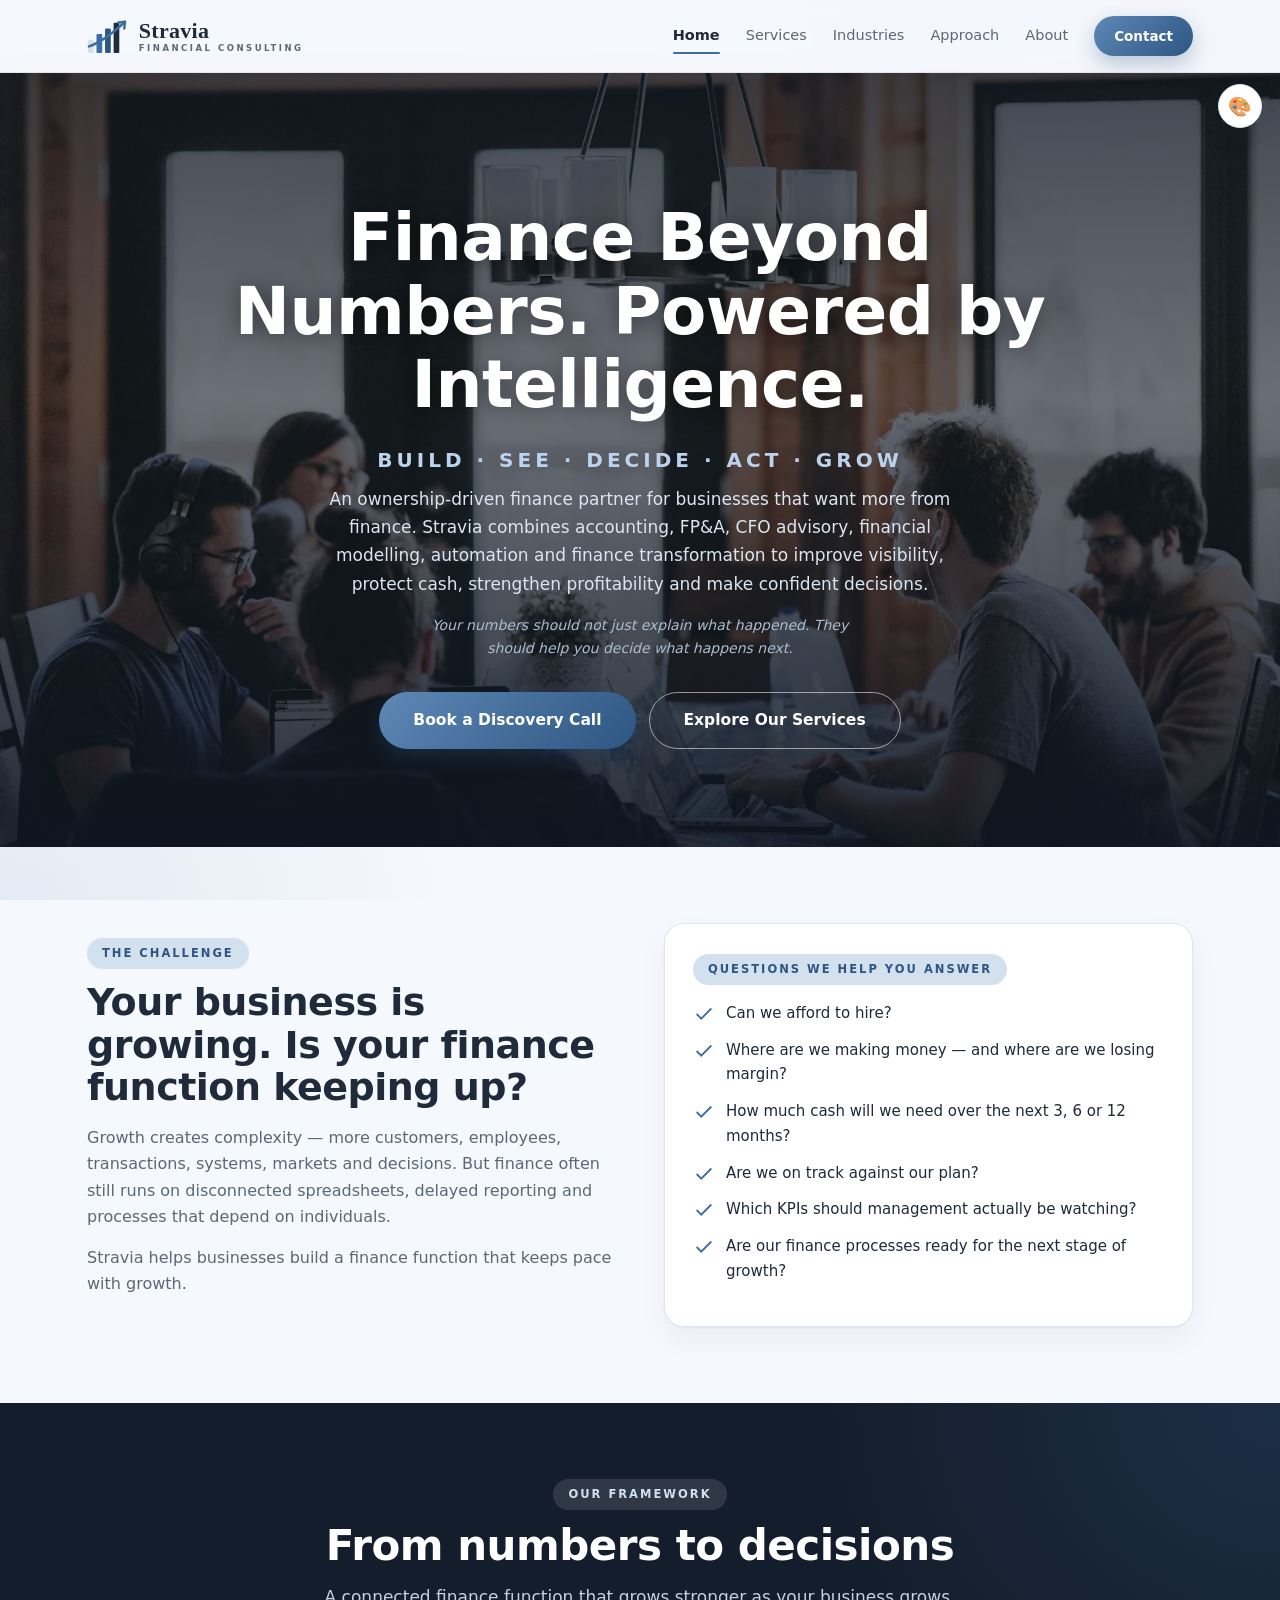
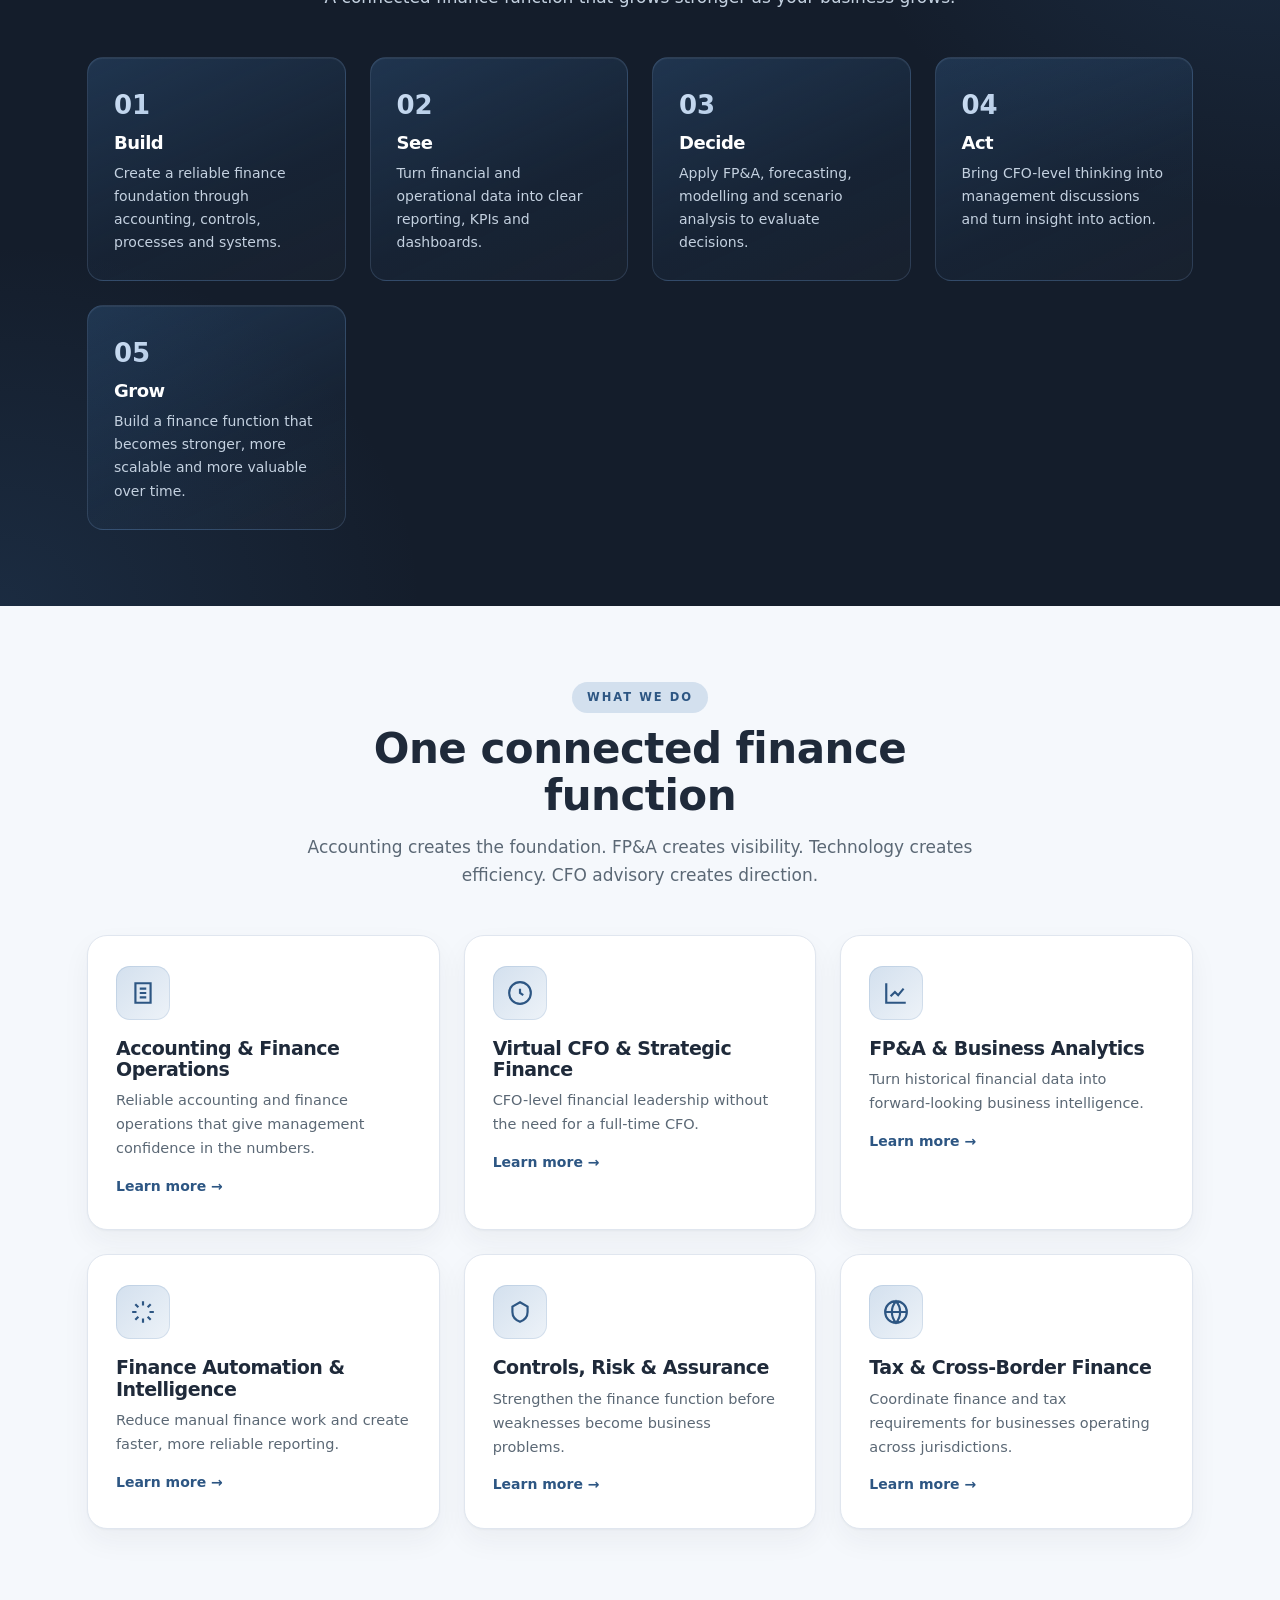
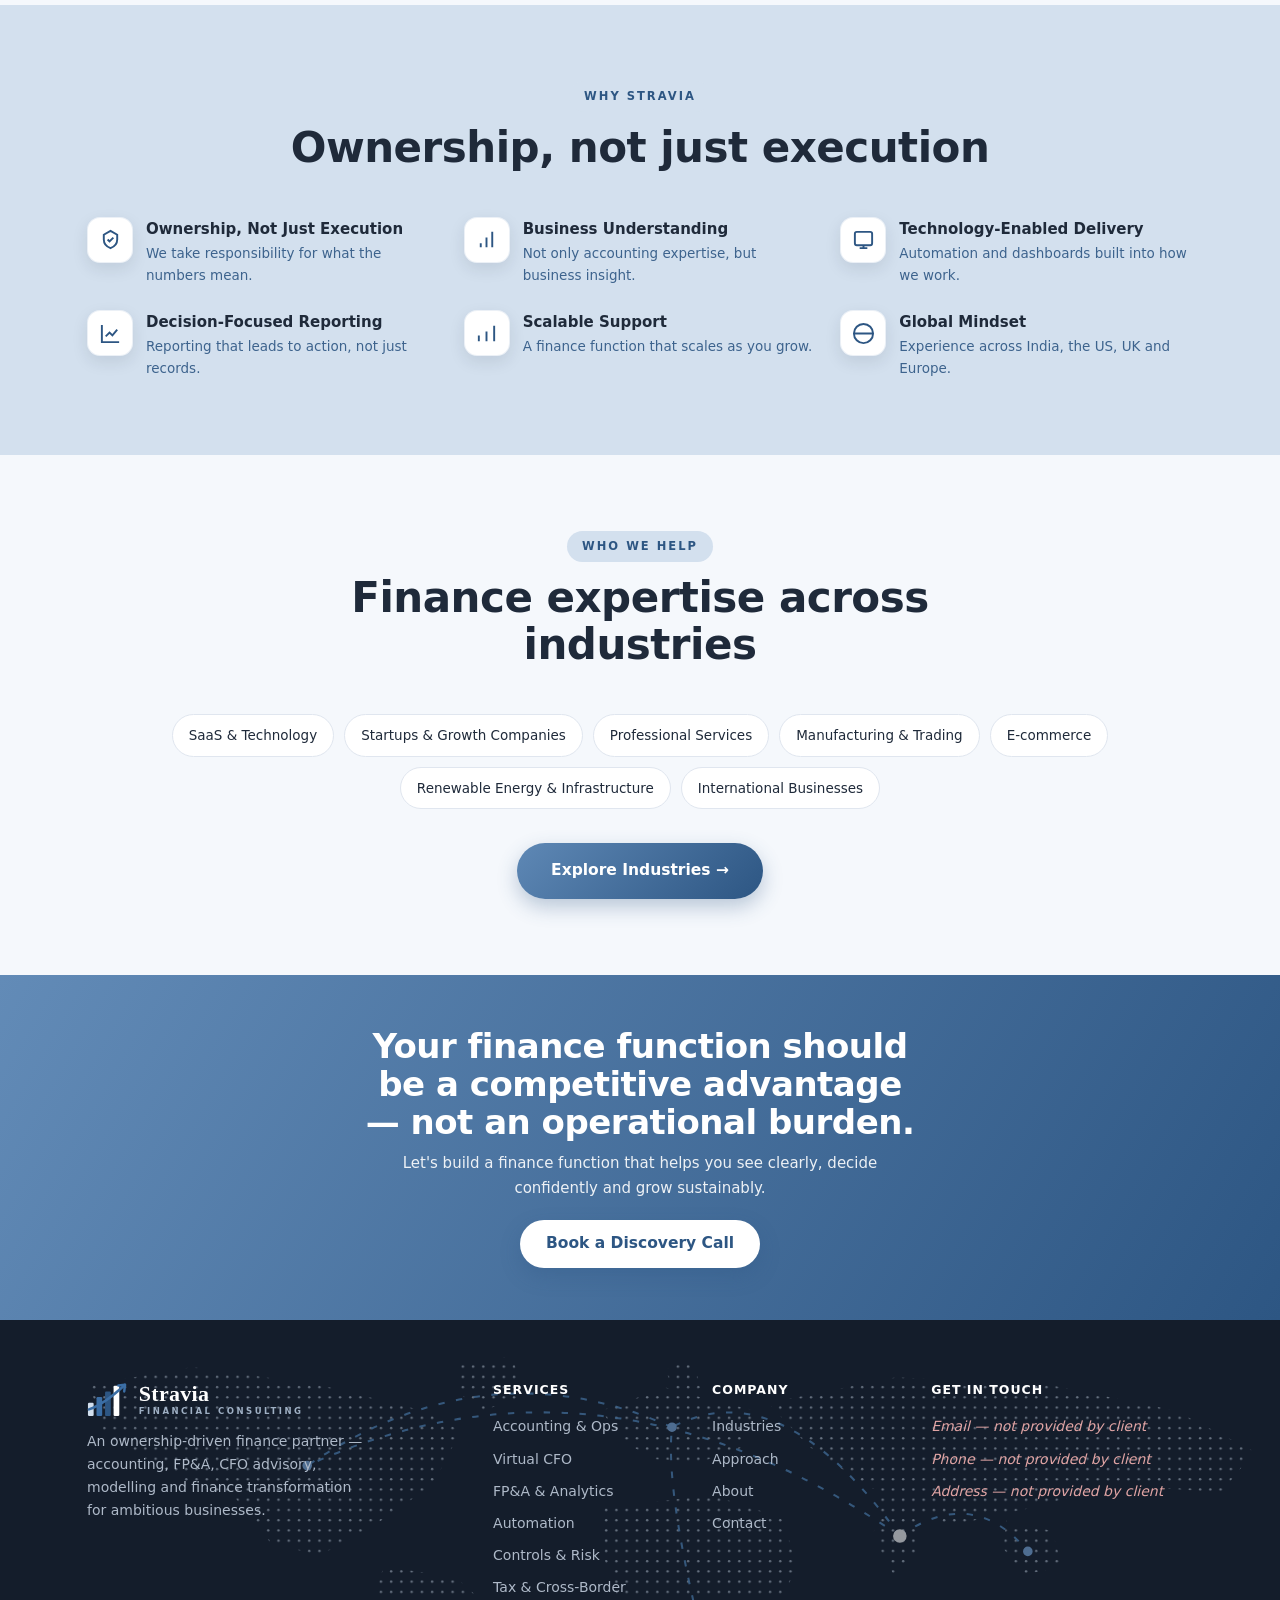
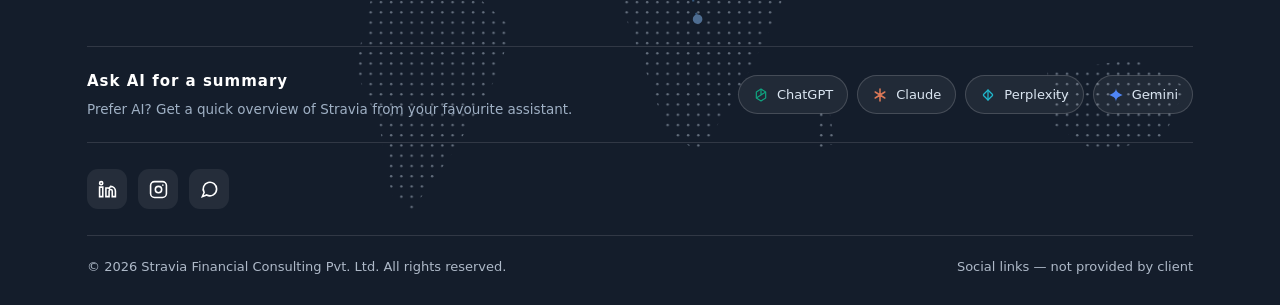
==== index.html @ cf148e98 "Stravia Financial Consulting website — real client content, colour-theme switcher, webp assets, resp" ====
<!DOCTYPE html>
<html lang="en">
<head>
<meta charset="UTF-8">
<meta name="viewport" content="width=device-width, initial-scale=1.0">
<title>Stravia Financial Consulting — Finance Beyond Numbers</title>
<meta name="description" content="Stravia is an ownership-driven finance partner combining accounting, FP&A, CFO advisory, financial modelling and automation for ambitious businesses.">
<link rel="stylesheet" href="styles.css">
</head>
<body>

<header>
  <div class="wrap nav">
    <a class="brand" href="index.html"><svg class="logo" viewBox="0 0 44 40" fill="none" aria-hidden="true"><rect x="1" y="24" width="6" height="14" rx="1.2" fill="var(--accent-soft)"/><rect x="10" y="18" width="6" height="20" rx="1.2" fill="var(--accent)"/><rect x="19" y="12" width="6" height="26" rx="1.2" fill="var(--accent-dark)"/><rect x="28" y="6" width="6" height="32" rx="1.2" fill="var(--ink)"/><path d="M2 31C14 27 26 18 40 5" stroke="var(--accent)" stroke-width="2.6" stroke-linecap="round"/><path d="M40 5l-7 .8M40 5l-.8 7" stroke="var(--accent)" stroke-width="2.6" stroke-linecap="round"/></svg><span class="word"><b>Stravia</b><span>Financial Consulting</span></span></a>
    <nav class="navlinks">
      <a href="index.html" class="active">Home</a>
      <a href="services.html">Services</a>
      <a href="industries.html">Industries</a>
      <a href="approach.html">Approach</a>
      <a href="about.html">About</a>
      <a href="contact.html" class="btn">Contact</a>
    </nav>
    <button class="hamb" onclick="toggleMenu()">&#9776;</button>
  </div>
  <div class="mobile">
    <a href="index.html">Home</a><a href="services.html">Services</a><a href="industries.html">Industries</a>
    <a href="approach.html">Approach</a><a href="about.html">About</a><a href="contact.html">Contact</a>
  </div>
</header>

<!-- HERO -->
<section class="hero">
  <video class="hero-video" autoplay muted loop playsinline preload="auto" poster="assets/meeting.webp">
    <source src="assets/hero.mp4" type="video/mp4">
  </video>
  <div class="wrap">
    <h1>Finance Beyond Numbers. Powered by Intelligence.</h1>
    <div class="eyebrow">BUILD · SEE · DECIDE · ACT · GROW</div>
    <p class="subhead">An ownership-driven finance partner for businesses that want more from finance. Stravia combines accounting, FP&amp;A, CFO advisory, financial modelling, automation and finance transformation to improve visibility, protect cash, strengthen profitability and make confident decisions.</p>
    <p class="hnote">Your numbers should not just explain what happened. They should help you decide what happens next.</p>
    <div class="hbtns">
      <a href="contact.html" class="btn btn-lg">Book a Discovery Call</a>
      <a href="services.html" class="btn btn-lg btn-outline">Explore Our Services</a>
    </div>
  </div>
</section>

<!-- GROWTH / QUESTIONS -->
<section>
  <div class="wrap split">
    <div class="reveal">
      <div class="tag">The Challenge</div>
      <h2>Your business is growing. Is your finance function keeping up?</h2>
      <p>Growth creates complexity — more customers, employees, transactions, systems, markets and decisions. But finance often still runs on disconnected spreadsheets, delayed reporting and processes that depend on individuals.</p>
      <p>Stravia helps businesses build a finance function that keeps pace with growth.</p>
    </div>
    <div class="card reveal">
      <div class="tag" style="margin-bottom:16px">Questions we help you answer</div>
      <ul class="ticks">
        <li><svg stroke-width="2" viewBox="0 0 24 24"><path d="M20 6L9 17l-5-5"/></svg> Can we afford to hire?</li>
        <li><svg stroke-width="2" viewBox="0 0 24 24"><path d="M20 6L9 17l-5-5"/></svg> Where are we making money — and where are we losing margin?</li>
        <li><svg stroke-width="2" viewBox="0 0 24 24"><path d="M20 6L9 17l-5-5"/></svg> How much cash will we need over the next 3, 6 or 12 months?</li>
        <li><svg stroke-width="2" viewBox="0 0 24 24"><path d="M20 6L9 17l-5-5"/></svg> Are we on track against our plan?</li>
        <li><svg stroke-width="2" viewBox="0 0 24 24"><path d="M20 6L9 17l-5-5"/></svg> Which KPIs should management actually be watching?</li>
        <li><svg stroke-width="2" viewBox="0 0 24 24"><path d="M20 6L9 17l-5-5"/></svg> Are our finance processes ready for the next stage of growth?</li>
      </ul>
    </div>
  </div>
</section>

<!-- FROM NUMBERS TO DECISIONS -->
<section class="dark">
  <div class="wrap">
    <div class="shead reveal"><div class="tag">Our Framework</div><h2>From numbers to decisions</h2>
      <p>A connected finance function that grows stronger as your business grows.</p></div>
    <div class="pillars">
      <div class="pillar reveal"><div class="pn">01</div><h3>Build</h3><p>Create a reliable finance foundation through accounting, controls, processes and systems.</p></div>
      <div class="pillar reveal"><div class="pn">02</div><h3>See</h3><p>Turn financial and operational data into clear reporting, KPIs and dashboards.</p></div>
      <div class="pillar reveal"><div class="pn">03</div><h3>Decide</h3><p>Apply FP&amp;A, forecasting, modelling and scenario analysis to evaluate decisions.</p></div>
      <div class="pillar reveal"><div class="pn">04</div><h3>Act</h3><p>Bring CFO-level thinking into management discussions and turn insight into action.</p></div>
      <div class="pillar reveal"><div class="pn">05</div><h3>Grow</h3><p>Build a finance function that becomes stronger, more scalable and more valuable over time.</p></div>
    </div>
  </div>
</section>

<!-- WHAT WE DO -->
<section>
  <div class="wrap">
    <div class="shead reveal"><div class="tag">What We Do</div><h2>One connected finance function</h2>
      <p>Accounting creates the foundation. FP&amp;A creates visibility. Technology creates efficiency. CFO advisory creates direction.</p></div>
    <div class="grid-3">
      <div class="card reveal"><div class="ic"><svg stroke-width="2" viewBox="0 0 24 24"><path d="M9 12h6M9 16h6M9 8h6M5 3h14v18H5z"/></svg></div><h3>Accounting &amp; Finance Operations</h3><p>Reliable accounting and finance operations that give management confidence in the numbers.</p><a class="more" href="services.html">Learn more →</a></div>
      <div class="card reveal"><div class="ic"><svg stroke-width="2" viewBox="0 0 24 24"><path d="M12 2a10 10 0 100 20 10 10 0 000-20zM12 8v4l3 2"/></svg></div><h3>Virtual CFO &amp; Strategic Finance</h3><p>CFO-level financial leadership without the need for a full-time CFO.</p><a class="more" href="services.html">Learn more →</a></div>
      <div class="card reveal"><div class="ic"><svg stroke-width="2" viewBox="0 0 24 24"><path d="M3 3v18h18M7 15l4-4 3 3 5-6"/></svg></div><h3>FP&amp;A &amp; Business Analytics</h3><p>Turn historical financial data into forward-looking business intelligence.</p><a class="more" href="services.html">Learn more →</a></div>
      <div class="card reveal"><div class="ic"><svg stroke-width="2" viewBox="0 0 24 24"><path d="M12 2v4M12 18v4M4.9 4.9l2.8 2.8M16.3 16.3l2.8 2.8M2 12h4M18 12h4M4.9 19.1l2.8-2.8M16.3 7.7l2.8-2.8"/></svg></div><h3>Finance Automation &amp; Intelligence</h3><p>Reduce manual finance work and create faster, more reliable reporting.</p><a class="more" href="services.html">Learn more →</a></div>
      <div class="card reveal"><div class="ic"><svg stroke-width="2" viewBox="0 0 24 24"><path d="M12 3l7 4v5c0 4.5-3 7.5-7 9-4-1.5-7-4.5-7-9V7l7-4z"/></svg></div><h3>Controls, Risk &amp; Assurance</h3><p>Strengthen the finance function before weaknesses become business problems.</p><a class="more" href="services.html">Learn more →</a></div>
      <div class="card reveal"><div class="ic"><svg stroke-width="2" viewBox="0 0 24 24"><path d="M12 2a10 10 0 100 20 10 10 0 000-20zM2 12h20M12 2a15 15 0 010 20 15 15 0 010-20z"/></svg></div><h3>Tax &amp; Cross-Border Finance</h3><p>Coordinate finance and tax requirements for businesses operating across jurisdictions.</p><a class="more" href="services.html">Learn more →</a></div>
    </div>
  </div>
</section>

<!-- WHY STRAVIA -->
<section class="features">
  <div class="wrap">
    <div class="shead reveal"><div class="tag">Why Stravia</div><h2>Ownership, not just execution</h2></div>
    <div class="grid-3">
      <div class="feat reveal"><div class="fi"><svg stroke-width="2" viewBox="0 0 24 24"><path d="M9 12l2 2 4-4M12 3l7 4v5c0 4.5-3 7.5-7 9-4-1.5-7-4.5-7-9V7l7-4z"/></svg></div><div><h4>Ownership, Not Just Execution</h4><p>We take responsibility for what the numbers mean.</p></div></div>
      <div class="feat reveal"><div class="fi"><svg stroke-width="2" viewBox="0 0 24 24"><path d="M12 20V10M18 20V4M6 20v-4"/></svg></div><div><h4>Business Understanding</h4><p>Not only accounting expertise, but business insight.</p></div></div>
      <div class="feat reveal"><div class="fi"><svg stroke-width="2" viewBox="0 0 24 24"><rect x="3" y="4" width="18" height="14" rx="2"/><path d="M8 21h8M12 18v3"/></svg></div><div><h4>Technology-Enabled Delivery</h4><p>Automation and dashboards built into how we work.</p></div></div>
      <div class="feat reveal"><div class="fi"><svg stroke-width="2" viewBox="0 0 24 24"><path d="M3 3v18h18M7 15l4-4 3 3 5-6"/></svg></div><div><h4>Decision-Focused Reporting</h4><p>Reporting that leads to action, not just records.</p></div></div>
      <div class="feat reveal"><div class="fi"><svg stroke-width="2" viewBox="0 0 24 24"><path d="M4 20v-6M12 20V10M20 20V4"/></svg></div><div><h4>Scalable Support</h4><p>A finance function that scales as you grow.</p></div></div>
      <div class="feat reveal"><div class="fi"><svg stroke-width="2" viewBox="0 0 24 24"><path d="M12 2a10 10 0 100 20 10 10 0 000-20zM2 12h20"/></svg></div><div><h4>Global Mindset</h4><p>Experience across India, the US, UK and Europe.</p></div></div>
    </div>
  </div>
</section>

<!-- WHO WE HELP -->
<section>
  <div class="wrap">
    <div class="shead reveal"><div class="tag">Who We Help</div><h2>Finance expertise across industries</h2></div>
    <div class="insights reveal">
      <span>SaaS &amp; Technology</span><span>Startups &amp; Growth Companies</span><span>Professional Services</span>
      <span>Manufacturing &amp; Trading</span><span>E-commerce</span><span>Renewable Energy &amp; Infrastructure</span><span>International Businesses</span>
    </div>
    <div style="text-align:center;margin-top:34px"><a href="industries.html" class="btn btn-lg">Explore Industries →</a></div>
  </div>
</section>

<!-- CTA -->
<section class="cta">
  <div class="wrap reveal">
    <h2>Your finance function should be a competitive advantage — not an operational burden.</h2>
    <p>Let's build a finance function that helps you see clearly, decide confidently and grow sustainably.</p>
    <a href="contact.html" class="btn btn-lg">Book a Discovery Call</a>
  </div>
</section>

<!-- FOOTER (shared) -->
<footer>
  <div class="footer-bg" aria-hidden="true"></div>
  <div class="wrap">
    <div class="fgrid">
      <div>
        <a class="brand" href="index.html"><svg class="logo" viewBox="0 0 44 40" fill="none" aria-hidden="true"><rect x="1" y="24" width="6" height="14" rx="1.2" fill="var(--accent-soft)"/><rect x="10" y="18" width="6" height="20" rx="1.2" fill="var(--accent)"/><rect x="19" y="12" width="6" height="26" rx="1.2" fill="var(--accent-dark)"/><rect x="28" y="6" width="6" height="32" rx="1.2" fill="#fff"/><path d="M2 31C14 27 26 18 40 5" stroke="var(--accent)" stroke-width="2.6" stroke-linecap="round"/><path d="M40 5l-7 .8M40 5l-.8 7" stroke="var(--accent)" stroke-width="2.6" stroke-linecap="round"/></svg><span class="word"><b>Stravia</b><span>Financial Consulting</span></span></a>
        <p class="fabout">An ownership-driven finance partner — accounting, FP&amp;A, CFO advisory, modelling and finance transformation for ambitious businesses.</p>
      </div>
      <div><h5>Services</h5><a href="services.html">Accounting &amp; Ops</a><a href="services.html">Virtual CFO</a><a href="services.html">FP&amp;A &amp; Analytics</a><a href="services.html">Automation</a><a href="services.html">Controls &amp; Risk</a><a href="services.html">Tax &amp; Cross-Border</a></div>
      <div><h5>Company</h5><a href="industries.html">Industries</a><a href="approach.html">Approach</a><a href="about.html">About</a><a href="contact.html">Contact</a></div>
      <div><h5>Get in touch</h5><a class="np">Email — not provided by client</a><a class="np">Phone — not provided by client</a><a class="np">Address — not provided by client</a></div>
    </div>
    <div class="ai-summary">
      <div><h5>Ask AI for a summary</h5><p>Prefer AI? Get a quick overview of Stravia from your favourite assistant.</p></div>
      <div class="ai-btns">
        <a href="https://chatgpt.com" target="_blank" rel="noopener"><svg class="ai-ic" viewBox="0 0 24 24" fill="none" stroke="#10a37f" stroke-width="1.8" stroke-linejoin="round"><path d="M12 3 L19 7.5 V16.5 L12 21 L5 16.5 V7.5 Z"/><path d="M12 3 V12 M12 12 L19 7.5 M12 12 L5 16.5"/></svg>ChatGPT</a>
        <a href="https://claude.ai" target="_blank" rel="noopener"><svg class="ai-ic" viewBox="0 0 24 24" fill="none" stroke="#d97757" stroke-width="2.3" stroke-linecap="round"><path d="M12 3v18M4.8 7.5l14.4 9M19.2 7.5l-14.4 9"/></svg>Claude</a>
        <a href="https://www.perplexity.ai" target="_blank" rel="noopener"><svg class="ai-ic" viewBox="0 0 24 24" fill="none" stroke="#20b8cd" stroke-width="1.9"><rect x="6.7" y="6.7" width="10.6" height="10.6" rx="1.5" transform="rotate(45 12 12)"/><path d="M12 3.5v17"/></svg>Perplexity</a>
        <a href="https://gemini.google.com" target="_blank" rel="noopener"><svg class="ai-ic" viewBox="0 0 24 24" fill="#4f86f7"><path d="M12 2c.5 5 2.5 7 10 10-7.5 3-9.5 5-10 10-.5-5-2.5-7-10-10 7.5-3 9.5-5 10-10z"/></svg>Gemini</a>
      </div>
    </div>
    <div class="fsocials">
      <a href="#" title="Not provided by client" aria-label="LinkedIn (not provided)"><svg viewBox="0 0 24 24" stroke-width="2"><path d="M16 8a6 6 0 016 6v7h-4v-7a2 2 0 00-4 0v7h-4v-11h4v1.5A6 6 0 0116 8zM2 9h4v12H2zM4 2a2 2 0 110 4 2 2 0 010-4z"/></svg></a>
      <a href="#" title="Not provided by client" aria-label="Instagram (not provided)"><svg viewBox="0 0 24 24" stroke-width="2"><rect x="2" y="2" width="20" height="20" rx="5"/><circle cx="12" cy="12" r="4"/><circle cx="17.5" cy="6.5" r="1" fill="#fff" stroke="none"/></svg></a>
      <a href="#" title="Not provided by client" aria-label="WhatsApp (not provided)"><svg viewBox="0 0 24 24" stroke-width="2"><path d="M21 11.5a8.5 8.5 0 01-12.6 7.4L3 21l2.2-5.3A8.5 8.5 0 1121 11.5z"/></svg></a>
    </div>
    <div class="fbot"><span>© 2026 Stravia Financial Consulting Pvt. Ltd. All rights reserved.</span><span>Social links — not provided by client</span></div>
  </div>
</footer>

<script src="script.js"></script>
</body>
</html>
---- styles.css ----
/* ============================================================
   STRAVIA FINANCIAL CONSULTING — stylesheet
   Theme is driven by CSS variables (see script.js theme switcher).
   Default theme below = "Steel Blue" (recommended).
   ============================================================ */
:root{
  --bg:#f5f8fc; --surface:#ffffff; --ink:#1f2a3a; --muted:#5b6875;
  --accent:#3b6ea5; --accent-dark:#2d5683; --accent-soft:#d3e0ee;
  --on-accent:#ffffff; --line:#e0e6ef;
  --d1:#2a3d57; --d2:#141d2b;            /* dark-section gradient stops */
  --shadow:0 18px 44px rgba(31,42,58,.10);
  --radius:20px;
}
*{box-sizing:border-box;margin:0;padding:0}
html{scroll-behavior:smooth}
html,body{overflow-x:hidden}
body{
  font-family:"Poppins","Segoe UI",system-ui,-apple-system,sans-serif;
  color:var(--ink);background:var(--bg);line-height:1.65;-webkit-font-smoothing:antialiased;
  background-image:
    radial-gradient(70% 55% at 100% 0%, color-mix(in srgb, var(--accent) 12%, transparent), transparent 58%),
    radial-gradient(60% 55% at 0% 100%, color-mix(in srgb, var(--accent) 10%, transparent), transparent 58%);
  background-attachment:fixed;background-repeat:no-repeat;
}
h1,h2,h3{line-height:1.12;font-weight:700;letter-spacing:-.5px}
a{color:inherit;text-decoration:none}
img{max-width:100%;display:block}
ul{list-style:none}
.wrap{max-width:1150px;margin:0 auto;padding:0 22px}
section{padding:76px 0}
.tag{display:inline-block;color:var(--accent-dark);background:var(--accent-soft);font-weight:700;
  letter-spacing:2px;font-size:11.5px;text-transform:uppercase;padding:6px 15px;border-radius:40px}
.dark .tag{background:rgba(255,255,255,.12);color:#cfe0f5}
.shead{text-align:center;max-width:720px;margin:0 auto 46px}
.shead h2{font-size:clamp(26px,4.4vw,42px);margin-top:12px}
.shead p{color:var(--muted);margin-top:14px;font-size:clamp(15px,2vw,17px)}
.dark .shead p{color:#c4d1e0}

/* ---------- Buttons ---------- */
.btn{display:inline-flex;align-items:center;gap:8px;background:linear-gradient(135deg,color-mix(in srgb,var(--accent) 82%,#fff),var(--accent-dark));
  color:var(--on-accent);font-weight:600;padding:12px 26px;border-radius:40px;font-size:14.5px;border:none;cursor:pointer;
  box-shadow:0 8px 20px color-mix(in srgb,var(--accent-dark) 30%,transparent);transition:transform .25s cubic-bezier(.16,1,.3,1),box-shadow .25s}
.btn:hover{transform:translateY(-3px);box-shadow:0 14px 30px color-mix(in srgb,var(--accent-dark) 42%,transparent)}
.btn-lg{padding:15px 34px;font-size:15.5px}
.btn-outline{background:transparent;color:var(--ink);border:1.5px solid var(--line);box-shadow:none}
.btn-outline:hover{background:var(--ink);color:#fff;border-color:var(--ink)}

/* ---------- Brand / logo (SVG adapts to theme) ---------- */
.brand{display:flex;align-items:center;gap:10px;font-weight:700}
.brand .logo{height:38px;width:auto;flex:none}
.brand .word{display:flex;flex-direction:column;line-height:1}
.brand .word b{font-family:Georgia,"Times New Roman",serif;font-size:22px;letter-spacing:.3px;color:var(--ink)}
.brand .word span{font-size:8.5px;letter-spacing:2.5px;text-transform:uppercase;color:var(--muted);margin-top:2px}

/* ---------- Nav ---------- */
header{position:sticky;top:0;z-index:100;background:color-mix(in srgb,var(--bg) 90%,transparent);
  backdrop-filter:blur(10px);border-bottom:1px solid var(--line)}
.nav{display:flex;align-items:center;justify-content:space-between;height:72px;gap:12px}
.navlinks{display:flex;gap:26px;align-items:center;font-size:14.5px;font-weight:500}
.navlinks a{color:var(--muted);transition:.15s;position:relative;padding:4px 0;white-space:nowrap}
.navlinks a:hover{color:var(--ink)}
.navlinks a.active{color:var(--ink);font-weight:600}
.navlinks a.active::after{content:"";position:absolute;left:0;right:0;bottom:-2px;height:2px;background:var(--accent);border-radius:2px}
.navlinks a.btn{color:var(--on-accent);padding:9px 20px;font-size:13.5px}
.hamb{display:none;background:none;border:none;font-size:26px;color:var(--ink);cursor:pointer;line-height:1}
.mobile{display:none;flex-direction:column;padding:8px 22px 20px;background:var(--surface);border-bottom:1px solid var(--line)}
.mobile a{padding:12px 4px;color:var(--ink);font-weight:500;border-bottom:1px solid var(--line)}
.mobile a:last-child{border:none}
.mobile.open{display:flex}

/* ---------- Theme switcher (top-right) ---------- */
.theme-fab{position:fixed;top:84px;right:18px;z-index:130;width:44px;height:44px;border-radius:50%;
  background:var(--surface);border:1px solid var(--line);box-shadow:0 8px 22px rgba(31,42,58,.16);
  cursor:pointer;display:flex;align-items:center;justify-content:center;font-size:19px;transition:.2s}
.theme-fab:hover{transform:scale(1.06)}
.theme-panel{position:fixed;top:136px;right:18px;z-index:130;width:230px;background:var(--surface);
  border:1px solid var(--line);border-radius:16px;box-shadow:0 20px 44px rgba(31,42,58,.2);padding:14px;
  display:none}
.theme-panel.open{display:block}
.theme-panel h4{font-size:11px;letter-spacing:1.4px;text-transform:uppercase;color:var(--muted);margin-bottom:10px}
.theme-opt{display:flex;align-items:center;gap:10px;width:100%;border:1px solid var(--line);background:var(--surface);
  border-radius:10px;padding:8px 10px;margin-bottom:8px;cursor:pointer;font-size:13px;color:var(--ink);font-family:inherit;text-align:left}
.theme-opt:last-child{margin-bottom:0}
.theme-opt:hover{border-color:color-mix(in srgb,var(--accent) 50%,var(--line))}
.theme-opt.active{border-color:var(--ink);box-shadow:0 0 0 2px color-mix(in srgb,var(--ink) 12%,transparent)}
.theme-opt .sw{display:flex;gap:3px}
.theme-opt .sw i{width:13px;height:13px;border-radius:50%;display:block}
.theme-opt .rec{margin-left:auto;font-size:9px;font-weight:700;color:var(--accent-dark);background:var(--accent-soft);padding:2px 7px;border-radius:20px;letter-spacing:.5px}

/* ---------- Hero (video background) ---------- */
.hero{position:relative;overflow:hidden;min-height:86vh;display:flex;align-items:center;text-align:center;color:#fff;
  padding:120px 0 90px;background:#141d2b url(assets/meeting.webp) center/cover no-repeat}
.hero-video{position:absolute;inset:0;width:100%;height:100%;object-fit:cover;z-index:0}
.hero::after{content:"";position:absolute;inset:0;z-index:1;pointer-events:none;
  background:linear-gradient(180deg,rgba(15,22,34,.72),rgba(15,22,34,.5) 42%,rgba(15,22,34,.86))}
.hero .wrap{position:relative;z-index:2}
.hero h1{font-size:clamp(32px,6.4vw,66px);max-width:20ch;margin:0 auto;color:#fff;text-shadow:0 2px 22px rgba(0,0,0,.45)}
.hero .eyebrow{margin:22px 0 8px;font-size:clamp(14px,2vw,20px);font-weight:700;letter-spacing:4px;color:#bcd3ee}
.hero .subhead{max-width:60ch;margin:0 auto;color:#dbe6f2;font-size:clamp(14.5px,1.8vw,17px)}
.hero .hnote{max-width:52ch;margin:16px auto 0;color:#aebccf;font-size:14px;font-style:italic}
.hero .hbtns{margin-top:32px;display:flex;gap:13px;justify-content:center;flex-wrap:wrap}
.hero .btn-outline{color:#fff;border-color:rgba(255,255,255,.55)}
.hero .btn-outline:hover{background:#fff;color:var(--ink);border-color:#fff}

/* ---------- Page banner (inner pages) ---------- */
.banner{color:#fff;text-align:center;padding:74px 0 66px;position:relative;overflow:hidden;
  background:radial-gradient(120% 130% at 50% -20%,var(--d1),var(--d2))}
.banner-canvas{position:absolute;inset:0;width:100%;height:100%;z-index:0;opacity:.9;pointer-events:none}
.banner .wrap{position:relative;z-index:1}
.banner h1{font-size:clamp(28px,5vw,48px)}
.banner p{color:#c4d1e0;margin:12px auto 0;font-size:clamp(15px,2vw,17px);max-width:60ch}
.banner .crumb{color:var(--accent-soft);font-size:12.5px;letter-spacing:2px;text-transform:uppercase;margin-bottom:14px}

/* ---------- Generic grids (auto-responsive) ---------- */
.grid-3{display:grid;grid-template-columns:repeat(auto-fit,minmax(260px,1fr));gap:24px}
.grid-2{display:grid;grid-template-columns:repeat(auto-fit,minmax(300px,1fr));gap:24px}

/* ---------- Cards ---------- */
.card{position:relative;background:var(--surface);border:1px solid var(--line);border-radius:var(--radius);padding:30px 28px;
  box-shadow:0 1px 2px rgba(31,42,58,.04),0 12px 28px rgba(31,42,58,.05);
  transition:transform .3s cubic-bezier(.16,1,.3,1),box-shadow .3s,border-color .3s}
.card:hover{transform:translateY(-7px);box-shadow:0 24px 50px rgba(31,42,58,.14);border-color:var(--accent-soft)}
.card .ic{width:54px;height:54px;border-radius:14px;background:linear-gradient(135deg,var(--accent-soft),color-mix(in srgb,var(--accent-soft) 40%,#fff));
  display:flex;align-items:center;justify-content:center;margin-bottom:18px;transition:.3s;box-shadow:inset 0 0 0 1px color-mix(in srgb,var(--accent) 14%,transparent)}
.card:hover .ic{background:linear-gradient(135deg,color-mix(in srgb,var(--accent) 82%,#fff),var(--accent-dark))}
.card .ic svg{width:26px;height:26px;stroke:var(--accent-dark);transition:.3s;fill:none}
.card:hover .ic svg{stroke:#fff}
.card h3{font-size:19px;margin-bottom:9px}
.card p{color:var(--muted);font-size:14.5px}
.card .more{display:inline-block;margin-top:14px;color:var(--accent-dark);font-weight:600;font-size:14px}

/* ---------- Feature / value chips ---------- */
.features{background:var(--accent-soft)}
.feat{display:flex;gap:13px;align-items:flex-start}
.feat .fi{flex:none;width:46px;height:46px;border-radius:13px;background:var(--surface);display:flex;align-items:center;justify-content:center;
  box-shadow:0 6px 16px rgba(31,42,58,.1),inset 0 0 0 1px color-mix(in srgb,var(--accent) 10%,transparent);transition:.3s}
.feat:hover .fi{transform:translateY(-3px)}
.feat .fi svg{width:23px;height:23px;stroke:var(--accent-dark);fill:none}
.feat h4{font-size:15px}
.feat p{font-size:13.5px;color:var(--accent-dark);opacity:.9}

/* ---------- Split (image + text) ---------- */
.split{display:grid;grid-template-columns:repeat(auto-fit,minmax(300px,1fr));gap:48px;align-items:center}
.split img{border-radius:var(--radius);box-shadow:var(--shadow);width:100%;object-fit:cover;max-height:460px}
.split h2{font-size:clamp(24px,3.6vw,38px);margin:12px 0 16px}
.split p{color:var(--muted);margin-bottom:14px}
.ticks li{display:flex;gap:11px;align-items:flex-start;margin-bottom:12px;font-size:15px}
.ticks svg{flex:none;width:22px;height:22px;stroke:var(--accent);margin-top:2px;fill:none}

/* ---------- Dark section + gradient pillar cards ---------- */
.dark{background:var(--d2);color:#fff;position:relative;overflow:hidden}
.dark::after{content:"";position:absolute;inset:0;pointer-events:none;z-index:0;
  background:radial-gradient(60% 85% at 100% 0%,color-mix(in srgb,var(--accent) 22%,transparent),transparent 60%),
             radial-gradient(55% 75% at 0% 100%,color-mix(in srgb,var(--accent) 18%,transparent),transparent 60%)}
.dark .wrap{position:relative;z-index:1}
.dark .shead h2{color:#fff}
.pillars{display:grid;grid-template-columns:repeat(auto-fit,minmax(240px,1fr));gap:24px}
.pillar{border-radius:16px;padding:26px;border:1px solid rgba(143,182,230,.18);
  background:linear-gradient(155deg,color-mix(in srgb,var(--accent) 30%,transparent),color-mix(in srgb,var(--accent) 8%,transparent) 60%,rgba(255,255,255,.02));
  box-shadow:inset 0 1px 0 rgba(255,255,255,.06);transition:.3s}
.pillar:hover{transform:translateY(-5px);border-color:rgba(143,182,230,.4)}
.pillar .pn{font-size:26px;font-weight:700;
  background:linear-gradient(135deg,#cfe0f5,color-mix(in srgb,var(--accent) 70%,#fff));-webkit-background-clip:text;background-clip:text;-webkit-text-fill-color:transparent}
.pillar h3{font-size:18px;margin:6px 0 9px}
.pillar p{color:#c4d1e0;font-size:14px}

/* ---------- Service blocks (Services page) ---------- */
.svc-block{background:var(--surface);border:1px solid var(--line);border-radius:var(--radius);padding:28px;
  box-shadow:0 10px 26px rgba(31,42,58,.05);margin-bottom:22px}
.svc-block .h{display:flex;align-items:center;gap:14px;margin-bottom:16px}
.svc-block .num{flex:none;width:44px;height:44px;border-radius:12px;display:flex;align-items:center;justify-content:center;
  font-weight:700;color:#fff;background:linear-gradient(135deg,color-mix(in srgb,var(--accent) 82%,#fff),var(--accent-dark))}
.svc-block h3{font-size:20px}
.svc-block .chips{display:flex;flex-wrap:wrap;gap:8px}
.chip{background:color-mix(in srgb,var(--accent-soft) 60%,var(--bg));border:1px solid var(--line);color:var(--ink);
  font-size:13px;padding:6px 13px;border-radius:30px}
.svc-block .outcome{margin-top:16px;font-size:14px;color:var(--accent-dark);background:var(--accent-soft);
  padding:11px 16px;border-radius:12px;display:flex;gap:8px;align-items:flex-start}
.svc-block .outcome svg{flex:none;width:18px;height:18px;stroke:var(--accent-dark);margin-top:2px;fill:none}

/* ---------- Industries ---------- */
.ind{background:var(--surface);border:1px solid var(--line);border-radius:var(--radius);padding:28px;
  box-shadow:0 10px 26px rgba(31,42,58,.05);transition:.3s}
.ind:hover{box-shadow:0 22px 46px rgba(31,42,58,.12);transform:translateY(-5px)}
.ind h3{font-size:20px;margin-bottom:6px}
.ind .lbl{font-size:11.5px;font-weight:700;letter-spacing:1px;text-transform:uppercase;color:var(--accent-dark);margin:16px 0 8px}
.ind p{color:var(--muted);font-size:14px}
.ind .list li{font-size:13.5px;color:var(--muted);padding-left:18px;position:relative;margin-bottom:5px}
.ind .list li::before{content:"";position:absolute;left:2px;top:8px;width:6px;height:6px;border-radius:50%;background:var(--accent)}
.ind .kpis{display:flex;flex-wrap:wrap;gap:6px}
.ind .kpis span{font-size:12px;background:var(--accent-soft);color:var(--accent-dark);padding:4px 10px;border-radius:20px;font-weight:600}

/* ---------- Team members ---------- */
.team{display:grid;grid-template-columns:repeat(auto-fit,minmax(280px,1fr));gap:26px}
.member{background:var(--surface);border:1px solid var(--line);border-radius:var(--radius);overflow:hidden;
  box-shadow:0 10px 26px rgba(31,42,58,.06);transition:.3s}
.member:hover{transform:translateY(-6px);box-shadow:0 22px 46px rgba(31,42,58,.13)}
.member img{width:100%;height:280px;object-fit:cover;object-position:top}
.member .ph{width:100%;height:280px;display:flex;align-items:center;justify-content:center;
  background:linear-gradient(135deg,var(--d1),var(--d2));color:#9fb2c9;font-size:14px;text-align:center;padding:20px}
.member .info{padding:24px}
.member h3{font-size:20px;margin-bottom:3px}
.member .role{color:var(--accent-dark);font-weight:600;font-size:13px;display:block;margin-bottom:14px}
.member p{font-size:14px;color:var(--muted);margin-bottom:12px}
.member .focus{display:flex;flex-wrap:wrap;gap:6px}
.member .focus span{font-size:12px;background:color-mix(in srgb,var(--accent-soft) 60%,var(--bg));color:var(--accent-dark);padding:4px 10px;border-radius:20px}

/* ---------- Values ---------- */
.values{display:grid;grid-template-columns:repeat(auto-fit,minmax(220px,1fr));gap:20px}
.val{background:var(--surface);border:1px solid var(--line);border-radius:16px;padding:22px}
.val h4{font-size:15px;color:var(--accent-dark);letter-spacing:1px;margin-bottom:6px}
.val p{font-size:13.5px;color:var(--muted)}

/* ---------- Insights ---------- */
.insights{display:flex;flex-wrap:wrap;gap:10px;justify-content:center}
.insights span{background:var(--surface);border:1px solid var(--line);color:var(--ink);font-size:13.5px;
  padding:9px 16px;border-radius:30px;transition:.2s}
.insights span:hover{border-color:var(--accent);color:var(--accent-dark)}

/* ---------- CTA ---------- */
.cta{background:linear-gradient(120deg,color-mix(in srgb,var(--accent) 80%,#fff),var(--accent-dark));color:#fff;text-align:center;padding:52px 0}
.cta h2{font-size:clamp(22px,3.4vw,34px);max-width:24ch;margin:0 auto 10px}
.cta p{max-width:52ch;margin:0 auto 20px;color:rgba(255,255,255,.9);font-size:15px}
.cta .btn{background:#fff;color:var(--accent-dark);padding:11px 26px}
.cta .btn:hover{background:var(--ink);color:#fff}

/* ---------- Contact ---------- */
.contact-wrap{position:relative;overflow:hidden;background:var(--d2)}
.worldmap{position:absolute;inset:0;width:100%;height:100%;opacity:.5;pointer-events:none;
  background:url(map.svg) repeat-x center/1100px 100%;animation:mapmove 44s linear infinite}
@keyframes mapmove{from{background-position-x:0}to{background-position-x:1100px}}
.contact-grid{position:relative;display:grid;grid-template-columns:repeat(auto-fit,minmax(300px,1fr));gap:40px;align-items:start;padding:70px 0}
.contact-info{color:#fff}
.contact-info .tag{background:rgba(255,255,255,.12);color:#cfe0f5}
.contact-info h2{font-size:clamp(24px,3.6vw,38px);margin:12px 0 14px}
.contact-info p{color:#c4d1e0;margin-bottom:24px}
.cinfo{display:flex;gap:13px;align-items:center;margin-bottom:16px;color:#e8eef6}
.cinfo .ci{flex:none;width:44px;height:44px;border-radius:12px;background:rgba(255,255,255,.08);display:flex;align-items:center;justify-content:center}
.cinfo .ci svg{width:21px;height:21px;stroke:var(--accent-soft);fill:none}
.cinfo b{display:block;font-size:14.5px}
.cinfo span{font-size:13px;color:#a9b8ca}
.np{color:#e0a4a4 !important;font-style:italic}
.socials{display:flex;gap:11px;margin-top:6px}
.socials a{width:40px;height:40px;border-radius:10px;background:rgba(255,255,255,.08);display:flex;align-items:center;justify-content:center;transition:.2s}
.socials a:hover{background:var(--accent)}
.socials a svg{width:19px;height:19px;stroke:#fff;fill:none}
.form-card{background:#fff;border-radius:var(--radius);padding:28px;box-shadow:0 24px 60px rgba(0,0,0,.28)}
.form-card h3{font-size:20px;margin-bottom:5px}
.form-card .sub{color:var(--muted);font-size:13.5px;margin-bottom:18px}
.field{margin-bottom:14px}
.field label{display:block;font-size:12.5px;font-weight:600;margin-bottom:5px;color:var(--ink)}
.field input,.field select,.field textarea{width:100%;border:1.5px solid var(--line);border-radius:11px;height:44px;
  padding:0 13px;font-size:14px;font-family:inherit;color:var(--ink);background:#fbfcfe;transition:.15s}
.field textarea{height:auto;min-height:92px;padding:10px 13px;resize:vertical}
.field input:focus,.field select:focus,.field textarea:focus{outline:none;border-color:var(--accent);background:#fff;
  box-shadow:0 0 0 3px color-mix(in srgb,var(--accent) 16%,transparent)}
.field input.invalid,.field select.invalid,.phone.invalid input{border-color:#e0a4a4;background:#fdf6f6}
.field input.valid,.field select.valid{border-color:#9fce9f}
.two{display:grid;grid-template-columns:1fr 1fr;gap:12px}
.phone{display:flex;gap:8px}
.phone .code-in{width:78px;flex:none;text-align:center;font-weight:600}
.field .err{display:block;color:#c0392b;font-size:12px;margin-top:5px}
.field .counter{display:block;text-align:right;color:var(--muted);font-size:12px;margin-top:5px}
.captcha{display:flex;align-items:center;gap:10px}
.captcha .code{height:44px;padding:0 16px;display:flex;align-items:center;justify-content:center;font-family:"Courier New",monospace;
  font-size:18px;letter-spacing:6px;font-weight:700;font-style:italic;color:var(--accent-dark);border:1px solid var(--line);border-radius:11px;
  background:repeating-linear-gradient(45deg,#eef3fa,#eef3fa 5px,#dfe9f4 5px,#dfe9f4 10px);user-select:none;text-decoration:line-through;text-decoration-color:rgba(59,110,165,.4)}
.captcha .code.flash{animation:capflash .4s}
@keyframes capflash{0%,100%{transform:translateX(0)}25%{transform:translateX(-6px)}75%{transform:translateX(6px)}}
.captcha .cap-refresh{flex:none;width:44px;height:44px;border:1px solid var(--line);background:#f4f7fb;border-radius:11px;color:var(--accent-dark);font-size:19px;cursor:pointer;transition:.2s}
.captcha .cap-refresh:hover{background:var(--accent-soft);transform:rotate(90deg)}
.captcha input{flex:1}
.consent{display:flex;gap:10px;align-items:flex-start;margin:6px 0 14px;font-size:12px;color:var(--muted);line-height:1.5}
.consent input{margin-top:2px;flex:none;width:16px;height:16px;accent-color:var(--accent)}
.consent a{color:var(--accent-dark);font-weight:600;text-decoration:underline}
.form-card .btn{width:100%;justify-content:center;margin-top:2px}
.btn[disabled]{opacity:.45;cursor:not-allowed;box-shadow:none}
.btn[disabled]:hover{transform:none;box-shadow:none}
.mapbox{border-radius:var(--radius);overflow:hidden;border:1px solid var(--line);box-shadow:var(--shadow)}
.mapbox iframe{display:block;width:100%;height:340px;border:0;filter:grayscale(.15)}

/* ---------- Footer ---------- */
footer{background:var(--d2);color:#aeb9c8;padding:60px 0 28px;font-size:14px;position:relative;overflow:hidden}
.footer-bg{position:absolute;inset:0;z-index:0;pointer-events:none;opacity:.55}
.footer-bg svg{position:absolute;inset:0;width:100%;height:100%}
footer .wrap{position:relative;z-index:1}
.fgrid{display:grid;grid-template-columns:2fr 1fr 1fr 1.4fr;gap:32px;margin-bottom:38px}
footer h5{color:#fff;font-size:12.5px;letter-spacing:1px;text-transform:uppercase;margin-bottom:15px}
footer .brand .word b{color:#fff}
footer .brand .word span{color:#9fb0c4}
footer .fabout{max-width:32ch;margin-top:12px}
footer a{display:block;margin-bottom:9px;color:#aeb9c8;transition:.15s}
footer a:hover{color:#fff}
.ai-summary{display:flex;align-items:center;justify-content:space-between;gap:22px;flex-wrap:wrap;padding:22px 0;margin:2px 0 26px;
  border-top:1px solid rgba(255,255,255,.12);border-bottom:1px solid rgba(255,255,255,.12)}
.ai-summary h5{margin-bottom:4px;text-transform:none;font-size:15px}
.ai-summary p{color:#9fb0c4;font-size:13.5px}
.ai-btns{display:flex;gap:9px;flex-wrap:wrap}
.ai-btns a{display:inline-flex;align-items:center;gap:8px;background:rgba(255,255,255,.06);border:1px solid rgba(255,255,255,.16);
  color:#dbe6f2;font-size:13px;font-weight:500;padding:8px 14px;border-radius:40px;margin:0;transition:.2s}
.ai-btns a:hover{background:var(--accent);border-color:var(--accent);color:#fff;transform:translateY(-2px)}
.ai-btns a .ai-ic{width:16px;height:16px;flex:none}
.fsocials{display:flex;gap:11px;margin-bottom:26px}
.fsocials a{width:40px;height:40px;border-radius:11px;background:rgba(255,255,255,.07);display:flex;align-items:center;justify-content:center;margin:0;transition:.2s}
.fsocials a:hover{background:var(--accent);transform:translateY(-2px)}
.fsocials a svg{width:19px;height:19px;stroke:#fff;fill:none}
.fbot{border-top:1px solid rgba(255,255,255,.12);padding-top:20px;display:flex;justify-content:space-between;flex-wrap:wrap;gap:10px;font-size:13px}

/* ---------- Reveal animations ---------- */
.reveal{opacity:0;transform:translateY(40px);transition:opacity .8s cubic-bezier(.16,1,.3,1),transform .8s cubic-bezier(.16,1,.3,1)}
.js .reveal.in,.reveal.in{opacity:1;transform:none}
.arc{stroke-dasharray:5 9;animation:dash 2.4s linear infinite}
@keyframes dash{to{stroke-dashoffset:-140}}
.ping{transform-origin:center;animation:ping 2.6s ease-out infinite}
@keyframes ping{0%{r:3;opacity:.9}70%{r:15;opacity:0}100%{opacity:0}}

/* ---------- Responsive ---------- */
@media(max-width:860px){
  .navlinks{display:none}
  .hamb{display:block}
  .theme-fab{top:76px;right:12px;width:40px;height:40px}
  .theme-panel{top:124px;right:12px}
  .fgrid{grid-template-columns:1fr 1fr}
  .fbot{justify-content:center;text-align:center}
}
@media(max-width:560px){
  section{padding:52px 0}
  .hero{min-height:82vh;padding:100px 0 70px}
  .two{grid-template-columns:1fr}
  .fgrid{grid-template-columns:1fr}
  .ai-summary{flex-direction:column;align-items:flex-start}
  .hero .hbtns{flex-direction:column;align-items:stretch}
  .hero .btn{justify-content:center}
  .brand .word span{display:none}
}
@media(prefers-reduced-motion:reduce){
  .reveal{opacity:1!important;transform:none!important}
  .worldmap,.arc,.ping{animation:none!important}
}
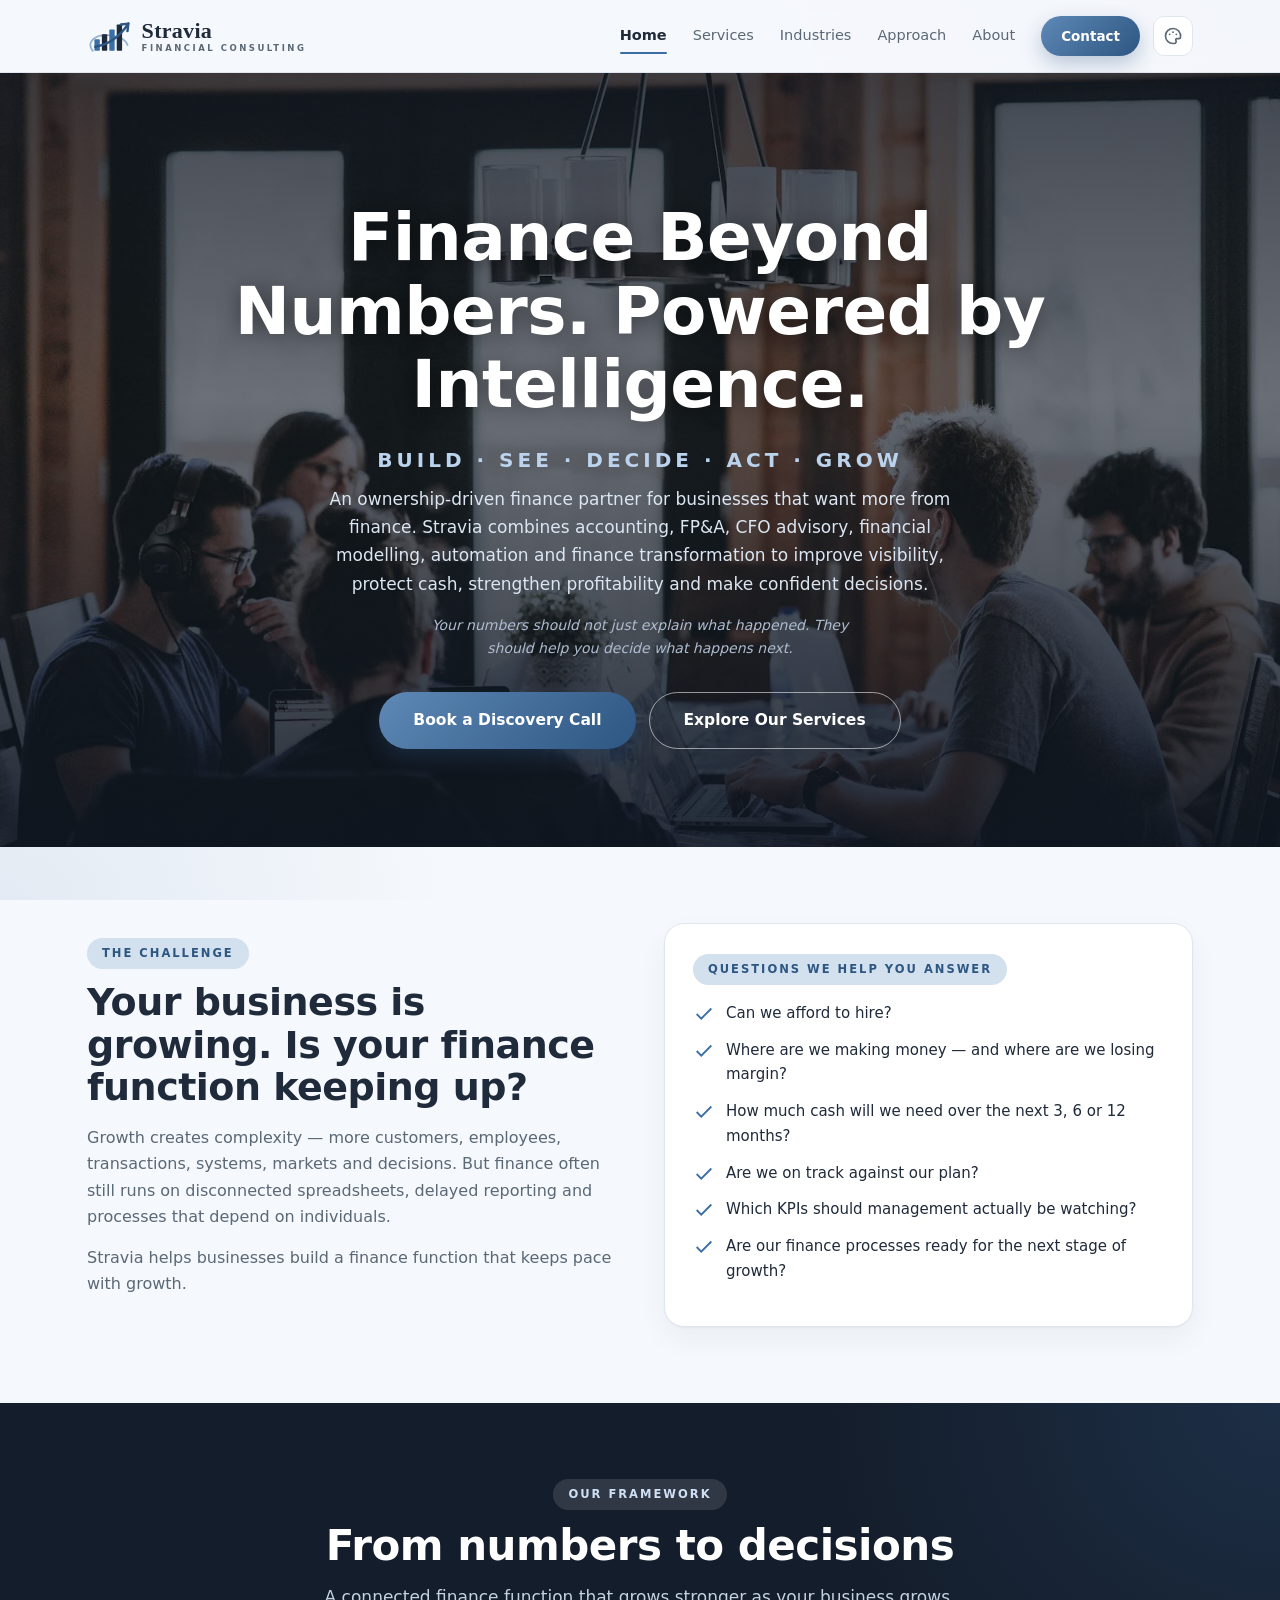
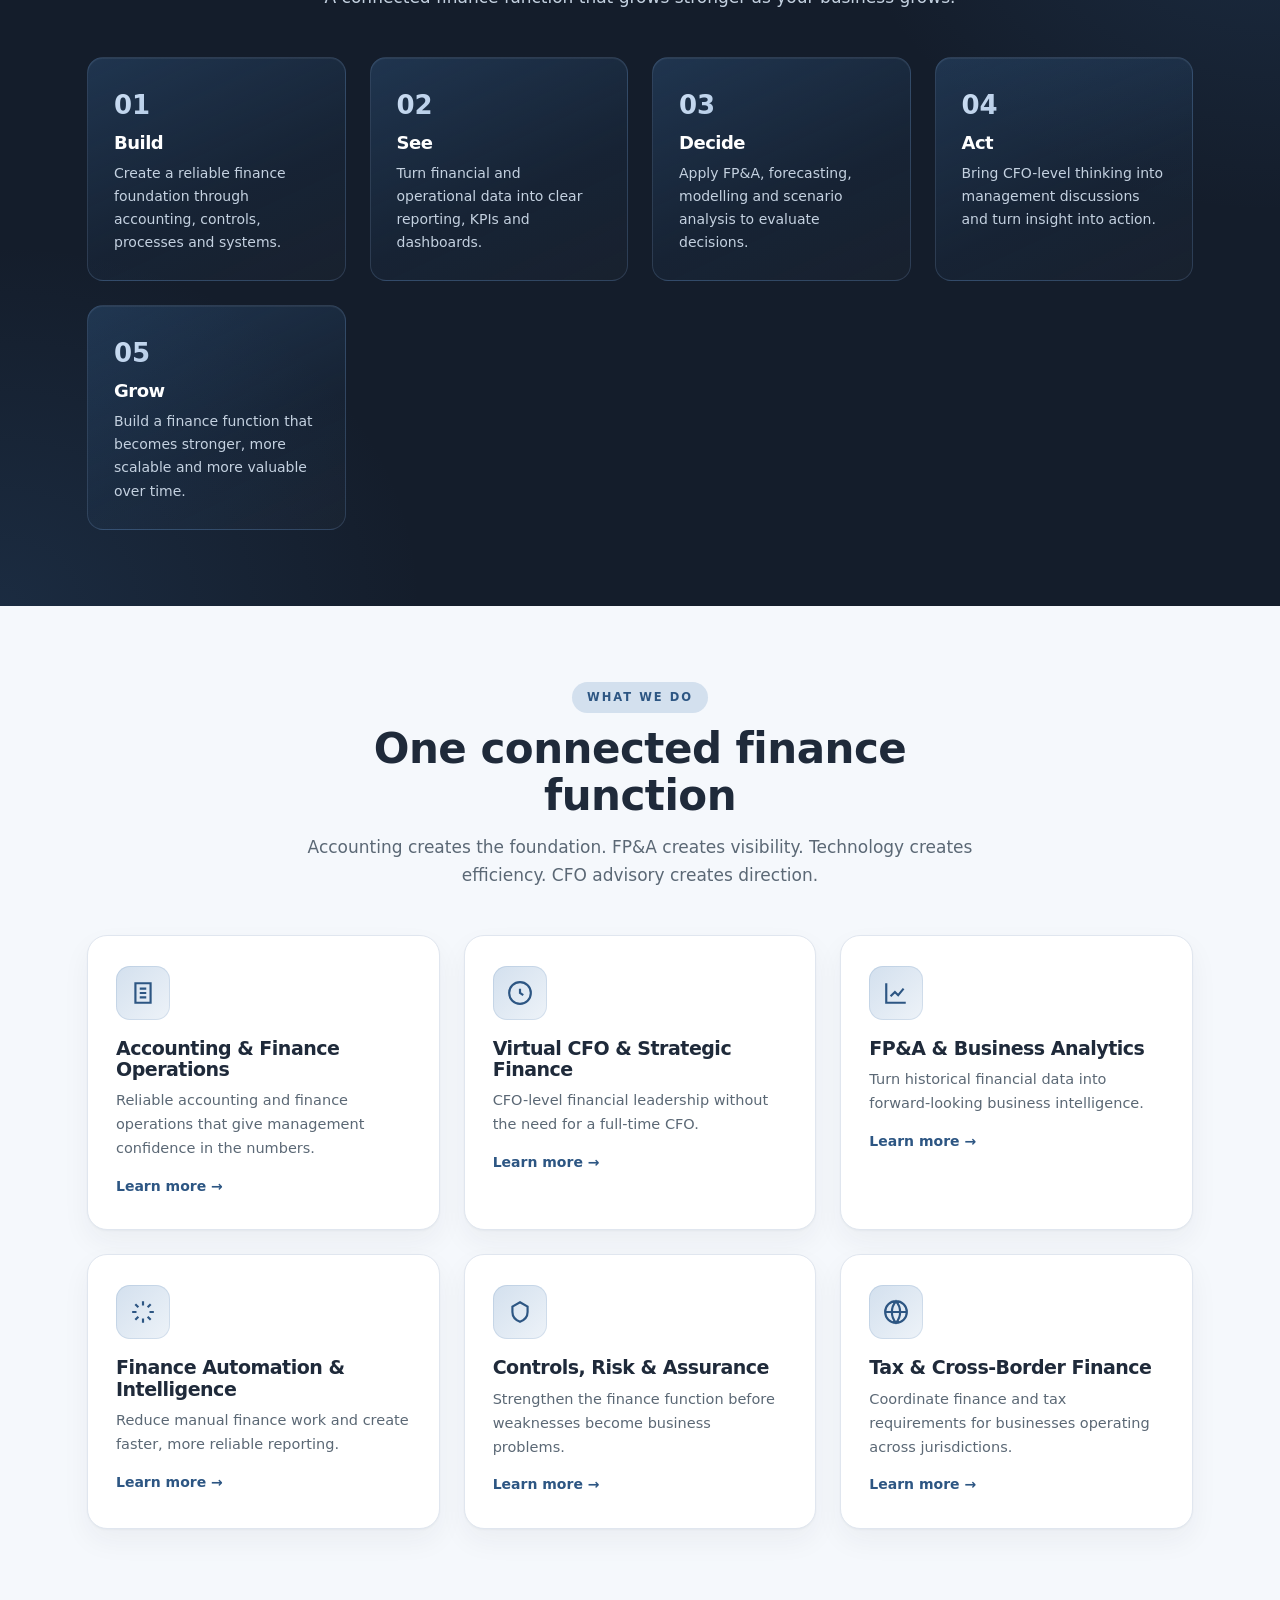
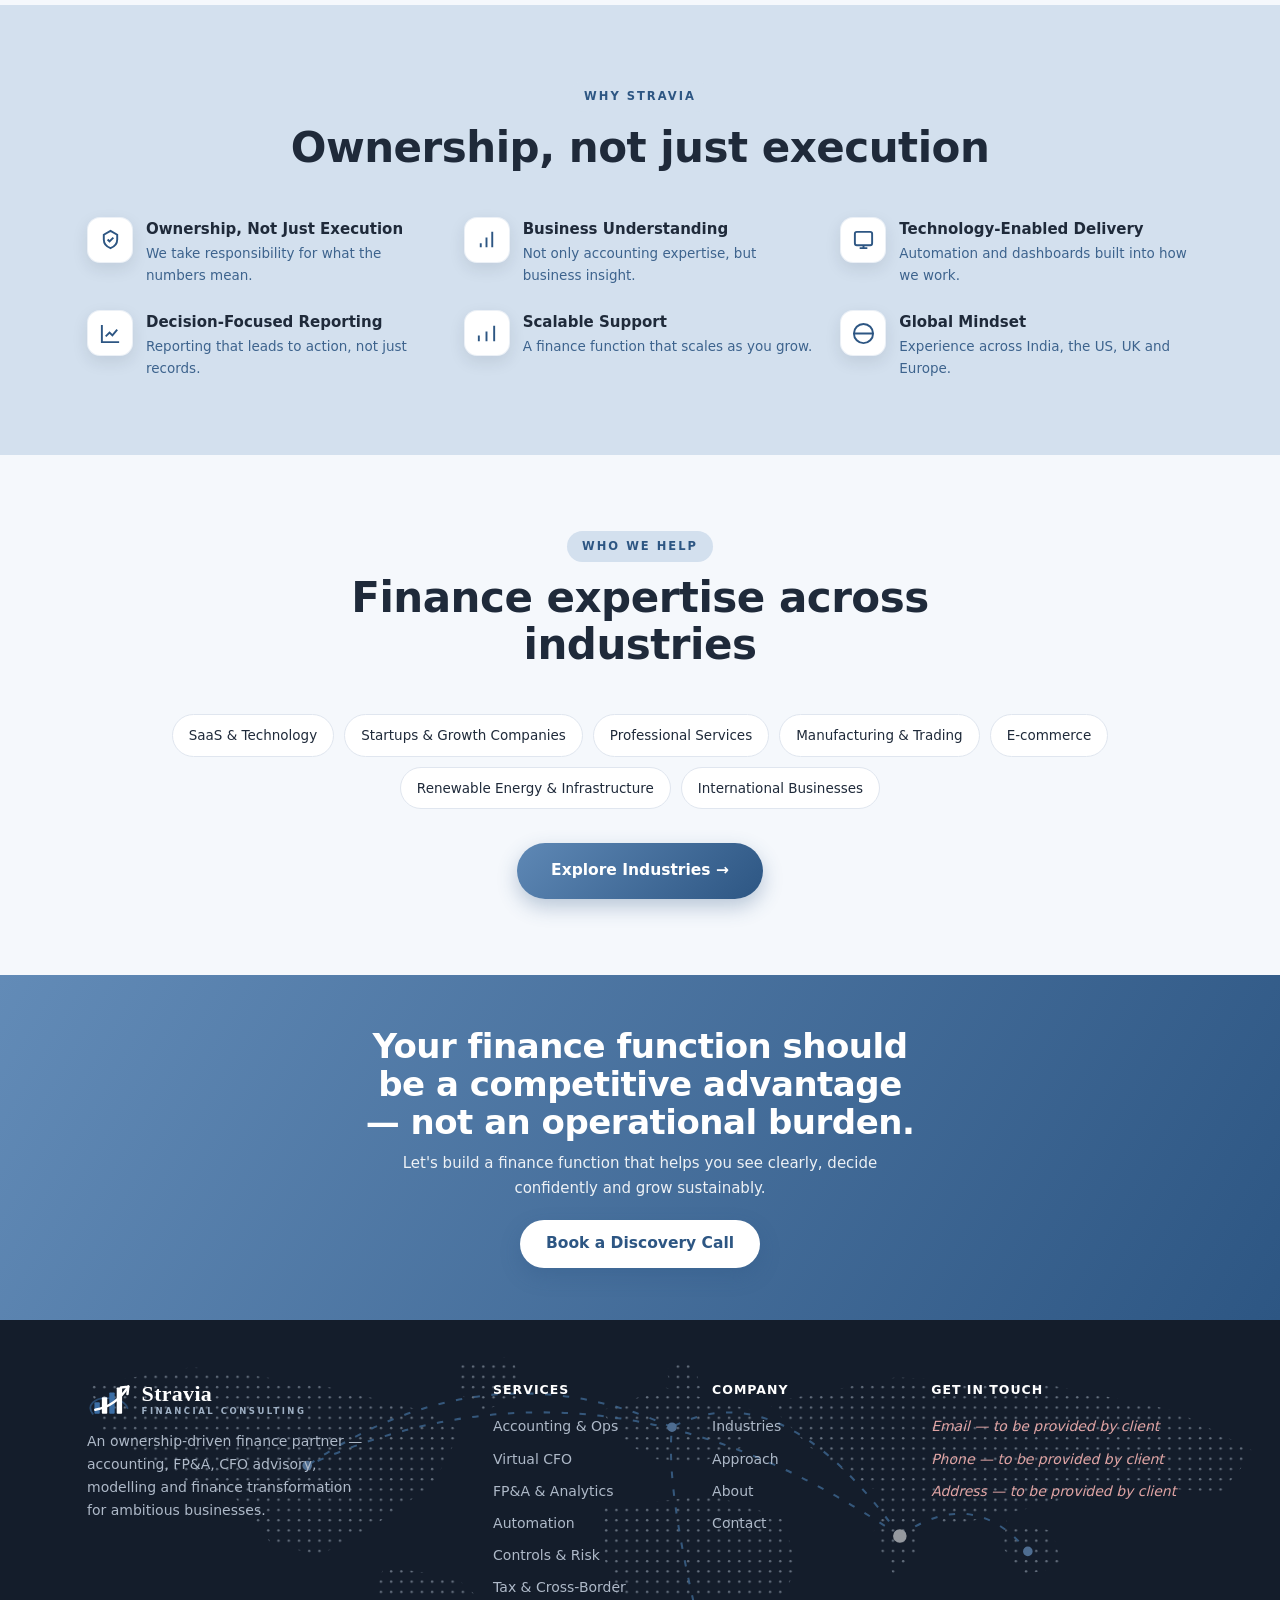
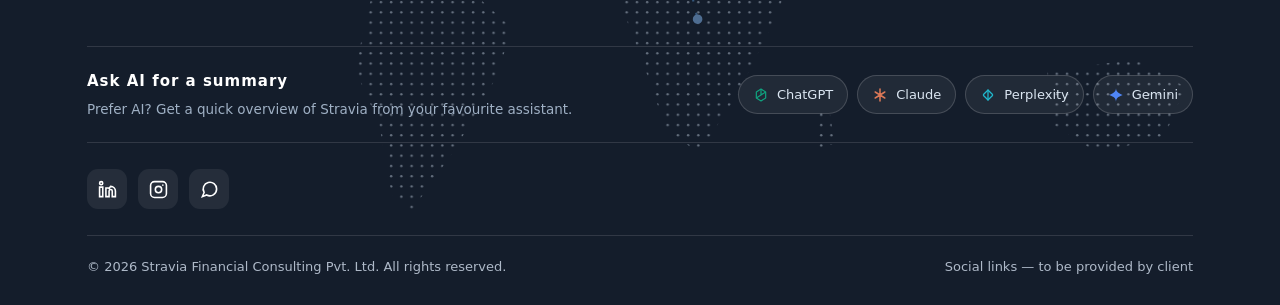
==== commit 6c5baac3: "Refine logo to match brand, move theme switcher into header, enhance theme panel + mobile menu, shri" ====
--- a/index.html
+++ b/index.html
@@ -11,7 +11,7 @@
 
 <header>
   <div class="wrap nav">
-    <a class="brand" href="index.html"><svg class="logo" viewBox="0 0 44 40" fill="none" aria-hidden="true"><rect x="1" y="24" width="6" height="14" rx="1.2" fill="var(--accent-soft)"/><rect x="10" y="18" width="6" height="20" rx="1.2" fill="var(--accent)"/><rect x="19" y="12" width="6" height="26" rx="1.2" fill="var(--accent-dark)"/><rect x="28" y="6" width="6" height="32" rx="1.2" fill="var(--ink)"/><path d="M2 31C14 27 26 18 40 5" stroke="var(--accent)" stroke-width="2.6" stroke-linecap="round"/><path d="M40 5l-7 .8M40 5l-.8 7" stroke="var(--accent)" stroke-width="2.6" stroke-linecap="round"/></svg><span class="word"><b>Stravia</b><span>Financial Consulting</span></span></a>
+    <a class="brand" href="index.html"><svg class="logo" viewBox="0 0 54 46" fill="none" aria-hidden="true"><path d="M7 41C-1 31 9 21 25 22 39 23 47 28 49 34" stroke="var(--accent)" stroke-width="2.2" stroke-linecap="round" opacity=".5"/><rect x="9" y="27" width="6.5" height="14" rx="1" fill="var(--accent)"/><rect x="18" y="21" width="6.5" height="20" rx="1" fill="var(--ink)"/><rect x="27" y="15" width="6.5" height="26" rx="1" fill="var(--accent)"/><rect x="36" y="9" width="6.5" height="32" rx="1" fill="var(--ink)"/><path d="M10 36C23 34 37 28 50 8" stroke="var(--accent-dark)" stroke-width="3" stroke-linecap="round"/><path d="M50 8l-9 1M50 8l-1 9" stroke="var(--accent-dark)" stroke-width="3" stroke-linecap="round"/></svg><span class="word"><b>Stravia</b><span>Financial Consulting</span></span></a>
     <nav class="navlinks">
       <a href="index.html" class="active">Home</a>
       <a href="services.html">Services</a>
@@ -141,12 +141,12 @@
   <div class="wrap">
     <div class="fgrid">
       <div>
-        <a class="brand" href="index.html"><svg class="logo" viewBox="0 0 44 40" fill="none" aria-hidden="true"><rect x="1" y="24" width="6" height="14" rx="1.2" fill="var(--accent-soft)"/><rect x="10" y="18" width="6" height="20" rx="1.2" fill="var(--accent)"/><rect x="19" y="12" width="6" height="26" rx="1.2" fill="var(--accent-dark)"/><rect x="28" y="6" width="6" height="32" rx="1.2" fill="#fff"/><path d="M2 31C14 27 26 18 40 5" stroke="var(--accent)" stroke-width="2.6" stroke-linecap="round"/><path d="M40 5l-7 .8M40 5l-.8 7" stroke="var(--accent)" stroke-width="2.6" stroke-linecap="round"/></svg><span class="word"><b>Stravia</b><span>Financial Consulting</span></span></a>
+        <a class="brand" href="index.html"><svg class="logo" viewBox="0 0 54 46" fill="none" aria-hidden="true"><path d="M7 41C-1 31 9 21 25 22 39 23 47 28 49 34" stroke="var(--accent)" stroke-width="2.2" stroke-linecap="round" opacity=".55"/><rect x="9" y="27" width="6.5" height="14" rx="1" fill="var(--accent)"/><rect x="18" y="21" width="6.5" height="20" rx="1" fill="#fff"/><rect x="27" y="15" width="6.5" height="26" rx="1" fill="var(--accent)"/><rect x="36" y="9" width="6.5" height="32" rx="1" fill="#fff"/><path d="M10 36C23 34 37 28 50 8" stroke="#fff" stroke-width="3" stroke-linecap="round"/><path d="M50 8l-9 1M50 8l-1 9" stroke="#fff" stroke-width="3" stroke-linecap="round"/></svg><span class="word"><b>Stravia</b><span>Financial Consulting</span></span></a>
         <p class="fabout">An ownership-driven finance partner — accounting, FP&amp;A, CFO advisory, modelling and finance transformation for ambitious businesses.</p>
       </div>
       <div><h5>Services</h5><a href="services.html">Accounting &amp; Ops</a><a href="services.html">Virtual CFO</a><a href="services.html">FP&amp;A &amp; Analytics</a><a href="services.html">Automation</a><a href="services.html">Controls &amp; Risk</a><a href="services.html">Tax &amp; Cross-Border</a></div>
       <div><h5>Company</h5><a href="industries.html">Industries</a><a href="approach.html">Approach</a><a href="about.html">About</a><a href="contact.html">Contact</a></div>
-      <div><h5>Get in touch</h5><a class="np">Email — not provided by client</a><a class="np">Phone — not provided by client</a><a class="np">Address — not provided by client</a></div>
+      <div><h5>Get in touch</h5><a class="np">Email — to be provided by client</a><a class="np">Phone — to be provided by client</a><a class="np">Address — to be provided by client</a></div>
     </div>
     <div class="ai-summary">
       <div><h5>Ask AI for a summary</h5><p>Prefer AI? Get a quick overview of Stravia from your favourite assistant.</p></div>
@@ -158,11 +158,11 @@
       </div>
     </div>
     <div class="fsocials">
-      <a href="#" title="Not provided by client" aria-label="LinkedIn (not provided)"><svg viewBox="0 0 24 24" stroke-width="2"><path d="M16 8a6 6 0 016 6v7h-4v-7a2 2 0 00-4 0v7h-4v-11h4v1.5A6 6 0 0116 8zM2 9h4v12H2zM4 2a2 2 0 110 4 2 2 0 010-4z"/></svg></a>
-      <a href="#" title="Not provided by client" aria-label="Instagram (not provided)"><svg viewBox="0 0 24 24" stroke-width="2"><rect x="2" y="2" width="20" height="20" rx="5"/><circle cx="12" cy="12" r="4"/><circle cx="17.5" cy="6.5" r="1" fill="#fff" stroke="none"/></svg></a>
-      <a href="#" title="Not provided by client" aria-label="WhatsApp (not provided)"><svg viewBox="0 0 24 24" stroke-width="2"><path d="M21 11.5a8.5 8.5 0 01-12.6 7.4L3 21l2.2-5.3A8.5 8.5 0 1121 11.5z"/></svg></a>
+      <a href="#" title="To be provided by client" aria-label="LinkedIn (to be provided)"><svg viewBox="0 0 24 24" stroke-width="2"><path d="M16 8a6 6 0 016 6v7h-4v-7a2 2 0 00-4 0v7h-4v-11h4v1.5A6 6 0 0116 8zM2 9h4v12H2zM4 2a2 2 0 110 4 2 2 0 010-4z"/></svg></a>
+      <a href="#" title="To be provided by client" aria-label="Instagram (to be provided)"><svg viewBox="0 0 24 24" stroke-width="2"><rect x="2" y="2" width="20" height="20" rx="5"/><circle cx="12" cy="12" r="4"/><circle cx="17.5" cy="6.5" r="1" fill="#fff" stroke="none"/></svg></a>
+      <a href="#" title="To be provided by client" aria-label="WhatsApp (to be provided)"><svg viewBox="0 0 24 24" stroke-width="2"><path d="M21 11.5a8.5 8.5 0 01-12.6 7.4L3 21l2.2-5.3A8.5 8.5 0 1121 11.5z"/></svg></a>
     </div>
-    <div class="fbot"><span>© 2026 Stravia Financial Consulting Pvt. Ltd. All rights reserved.</span><span>Social links — not provided by client</span></div>
+    <div class="fbot"><span>© 2026 Stravia Financial Consulting Pvt. Ltd. All rights reserved.</span><span>Social links — to be provided by client</span></div>
   </div>
 </footer>
 
--- a/styles.css
+++ b/styles.css
@@ -55,7 +55,8 @@
 /* ---------- Nav ---------- */
 header{position:sticky;top:0;z-index:100;background:color-mix(in srgb,var(--bg) 90%,transparent);
   backdrop-filter:blur(10px);border-bottom:1px solid var(--line)}
-.nav{display:flex;align-items:center;justify-content:space-between;height:72px;gap:12px}
+.nav{display:flex;align-items:center;height:72px;gap:13px}
+.nav .brand{margin-right:auto}
 .navlinks{display:flex;gap:26px;align-items:center;font-size:14.5px;font-weight:500}
 .navlinks a{color:var(--muted);transition:.15s;position:relative;padding:4px 0;white-space:nowrap}
 .navlinks a:hover{color:var(--ink)}
@@ -63,29 +64,36 @@
 .navlinks a.active::after{content:"";position:absolute;left:0;right:0;bottom:-2px;height:2px;background:var(--accent);border-radius:2px}
 .navlinks a.btn{color:var(--on-accent);padding:9px 20px;font-size:13.5px}
 .hamb{display:none;background:none;border:none;font-size:26px;color:var(--ink);cursor:pointer;line-height:1}
-.mobile{display:none;flex-direction:column;padding:8px 22px 20px;background:var(--surface);border-bottom:1px solid var(--line)}
-.mobile a{padding:12px 4px;color:var(--ink);font-weight:500;border-bottom:1px solid var(--line)}
-.mobile a:last-child{border:none}
-.mobile.open{display:flex}
-
-/* ---------- Theme switcher (top-right) ---------- */
-.theme-fab{position:fixed;top:84px;right:18px;z-index:130;width:44px;height:44px;border-radius:50%;
-  background:var(--surface);border:1px solid var(--line);box-shadow:0 8px 22px rgba(31,42,58,.16);
-  cursor:pointer;display:flex;align-items:center;justify-content:center;font-size:19px;transition:.2s}
-.theme-fab:hover{transform:scale(1.06)}
-.theme-panel{position:fixed;top:136px;right:18px;z-index:130;width:230px;background:var(--surface);
-  border:1px solid var(--line);border-radius:16px;box-shadow:0 20px 44px rgba(31,42,58,.2);padding:14px;
-  display:none}
-.theme-panel.open{display:block}
-.theme-panel h4{font-size:11px;letter-spacing:1.4px;text-transform:uppercase;color:var(--muted);margin-bottom:10px}
-.theme-opt{display:flex;align-items:center;gap:10px;width:100%;border:1px solid var(--line);background:var(--surface);
-  border-radius:10px;padding:8px 10px;margin-bottom:8px;cursor:pointer;font-size:13px;color:var(--ink);font-family:inherit;text-align:left}
+.mobile{display:none;flex-direction:column;gap:2px;padding:10px 16px 16px;background:var(--surface);border-bottom:1px solid var(--line)}
+.mobile a{display:flex;align-items:center;justify-content:space-between;padding:13px 14px;color:var(--ink);font-weight:500;border-radius:12px;transition:.15s}
+.mobile a::after{content:"›";color:var(--muted);font-size:19px;line-height:1}
+.mobile a:hover,.mobile a:active{background:var(--accent-soft);color:var(--accent-dark)}
+.mobile.open{display:flex;animation:slidedown .24s cubic-bezier(.16,1,.3,1)}
+@keyframes slidedown{from{opacity:0;transform:translateY(-10px)}to{opacity:1;transform:none}}
+
+/* ---------- Theme switcher (in the header bar) ---------- */
+.theme-toggle{width:40px;height:40px;flex:none;border-radius:11px;border:1px solid var(--line);background:var(--surface);
+  color:var(--muted);display:flex;align-items:center;justify-content:center;cursor:pointer;transition:.2s}
+.theme-toggle:hover{border-color:var(--accent);color:var(--accent-dark);background:var(--accent-soft)}
+.theme-toggle svg{width:20px;height:20px}
+.theme-panel{position:absolute;top:64px;right:22px;z-index:140;width:250px;background:var(--surface);
+  border:1px solid var(--line);border-radius:16px;box-shadow:0 24px 52px rgba(20,29,43,.24);padding:10px;
+  opacity:0;transform:translateY(-8px) scale(.98);pointer-events:none;transition:.18s cubic-bezier(.16,1,.3,1)}
+.theme-panel.open{opacity:1;transform:none;pointer-events:auto}
+.theme-panel::before{content:"";position:absolute;top:-6px;right:15px;width:12px;height:12px;background:var(--surface);
+  border-left:1px solid var(--line);border-top:1px solid var(--line);transform:rotate(45deg)}
+.theme-panel h4{font-size:10.5px;letter-spacing:1.3px;text-transform:uppercase;color:var(--muted);margin:6px 9px 9px}
+.theme-opt{display:flex;align-items:center;gap:11px;width:100%;border:none;background:transparent;border-radius:11px;
+  padding:9px 10px;margin-bottom:2px;cursor:pointer;font-size:13.5px;color:var(--ink);font-family:inherit;text-align:left;transition:.15s}
 .theme-opt:last-child{margin-bottom:0}
-.theme-opt:hover{border-color:color-mix(in srgb,var(--accent) 50%,var(--line))}
-.theme-opt.active{border-color:var(--ink);box-shadow:0 0 0 2px color-mix(in srgb,var(--ink) 12%,transparent)}
-.theme-opt .sw{display:flex;gap:3px}
-.theme-opt .sw i{width:13px;height:13px;border-radius:50%;display:block}
-.theme-opt .rec{margin-left:auto;font-size:9px;font-weight:700;color:var(--accent-dark);background:var(--accent-soft);padding:2px 7px;border-radius:20px;letter-spacing:.5px}
+.theme-opt:hover{background:var(--accent-soft)}
+.theme-opt.active{background:color-mix(in srgb,var(--accent) 13%,transparent)}
+.theme-opt .sw{display:flex;border-radius:20px;overflow:hidden;box-shadow:0 0 0 1px var(--line);flex:none}
+.theme-opt .sw i{width:15px;height:20px;display:block}
+.theme-opt .nm{flex:1;white-space:nowrap}
+.theme-opt .rec{font-size:8px;font-weight:700;color:#fff;background:var(--accent);padding:2px 7px;border-radius:20px;letter-spacing:.4px}
+.theme-opt .chk{flex:none;width:16px;height:16px;stroke:var(--accent-dark);fill:none;opacity:0;transition:.15s}
+.theme-opt.active .chk{opacity:1}
 
 /* ---------- Hero (video background) ---------- */
 .hero{position:relative;overflow:hidden;min-height:86vh;display:flex;align-items:center;text-align:center;color:#fff;
@@ -244,14 +252,14 @@
 .socials a{width:40px;height:40px;border-radius:10px;background:rgba(255,255,255,.08);display:flex;align-items:center;justify-content:center;transition:.2s}
 .socials a:hover{background:var(--accent)}
 .socials a svg{width:19px;height:19px;stroke:#fff;fill:none}
-.form-card{background:#fff;border-radius:var(--radius);padding:28px;box-shadow:0 24px 60px rgba(0,0,0,.28)}
-.form-card h3{font-size:20px;margin-bottom:5px}
-.form-card .sub{color:var(--muted);font-size:13.5px;margin-bottom:18px}
-.field{margin-bottom:14px}
-.field label{display:block;font-size:12.5px;font-weight:600;margin-bottom:5px;color:var(--ink)}
-.field input,.field select,.field textarea{width:100%;border:1.5px solid var(--line);border-radius:11px;height:44px;
-  padding:0 13px;font-size:14px;font-family:inherit;color:var(--ink);background:#fbfcfe;transition:.15s}
-.field textarea{height:auto;min-height:92px;padding:10px 13px;resize:vertical}
+.form-card{background:#fff;border-radius:var(--radius);padding:22px;box-shadow:0 24px 60px rgba(0,0,0,.28)}
+.form-card h3{font-size:18px;margin-bottom:4px}
+.form-card .sub{color:var(--muted);font-size:13px;margin-bottom:14px}
+.field{margin-bottom:10px}
+.field label{display:block;font-size:12px;font-weight:600;margin-bottom:4px;color:var(--ink)}
+.field input,.field select,.field textarea{width:100%;border:1.5px solid var(--line);border-radius:10px;height:40px;
+  padding:0 12px;font-size:13.5px;font-family:inherit;color:var(--ink);background:#fbfcfe;transition:.15s}
+.field textarea{height:auto;min-height:68px;padding:9px 12px;resize:vertical}
 .field input:focus,.field select:focus,.field textarea:focus{outline:none;border-color:var(--accent);background:#fff;
   box-shadow:0 0 0 3px color-mix(in srgb,var(--accent) 16%,transparent)}
 .field input.invalid,.field select.invalid,.phone.invalid input{border-color:#e0a4a4;background:#fdf6f6}
@@ -262,15 +270,15 @@
 .field .err{display:block;color:#c0392b;font-size:12px;margin-top:5px}
 .field .counter{display:block;text-align:right;color:var(--muted);font-size:12px;margin-top:5px}
 .captcha{display:flex;align-items:center;gap:10px}
-.captcha .code{height:44px;padding:0 16px;display:flex;align-items:center;justify-content:center;font-family:"Courier New",monospace;
-  font-size:18px;letter-spacing:6px;font-weight:700;font-style:italic;color:var(--accent-dark);border:1px solid var(--line);border-radius:11px;
+.captcha .code{height:40px;padding:0 15px;display:flex;align-items:center;justify-content:center;font-family:"Courier New",monospace;
+  font-size:17px;letter-spacing:6px;font-weight:700;font-style:italic;color:var(--accent-dark);border:1px solid var(--line);border-radius:10px;
   background:repeating-linear-gradient(45deg,#eef3fa,#eef3fa 5px,#dfe9f4 5px,#dfe9f4 10px);user-select:none;text-decoration:line-through;text-decoration-color:rgba(59,110,165,.4)}
 .captcha .code.flash{animation:capflash .4s}
 @keyframes capflash{0%,100%{transform:translateX(0)}25%{transform:translateX(-6px)}75%{transform:translateX(6px)}}
-.captcha .cap-refresh{flex:none;width:44px;height:44px;border:1px solid var(--line);background:#f4f7fb;border-radius:11px;color:var(--accent-dark);font-size:19px;cursor:pointer;transition:.2s}
+.captcha .cap-refresh{flex:none;width:40px;height:40px;border:1px solid var(--line);background:#f4f7fb;border-radius:10px;color:var(--accent-dark);font-size:18px;cursor:pointer;transition:.2s}
 .captcha .cap-refresh:hover{background:var(--accent-soft);transform:rotate(90deg)}
 .captcha input{flex:1}
-.consent{display:flex;gap:10px;align-items:flex-start;margin:6px 0 14px;font-size:12px;color:var(--muted);line-height:1.5}
+.consent{display:flex;gap:9px;align-items:flex-start;margin:4px 0 12px;font-size:11.5px;color:var(--muted);line-height:1.45}
 .consent input{margin-top:2px;flex:none;width:16px;height:16px;accent-color:var(--accent)}
 .consent a{color:var(--accent-dark);font-weight:600;text-decoration:underline}
 .form-card .btn{width:100%;justify-content:center;margin-top:2px}
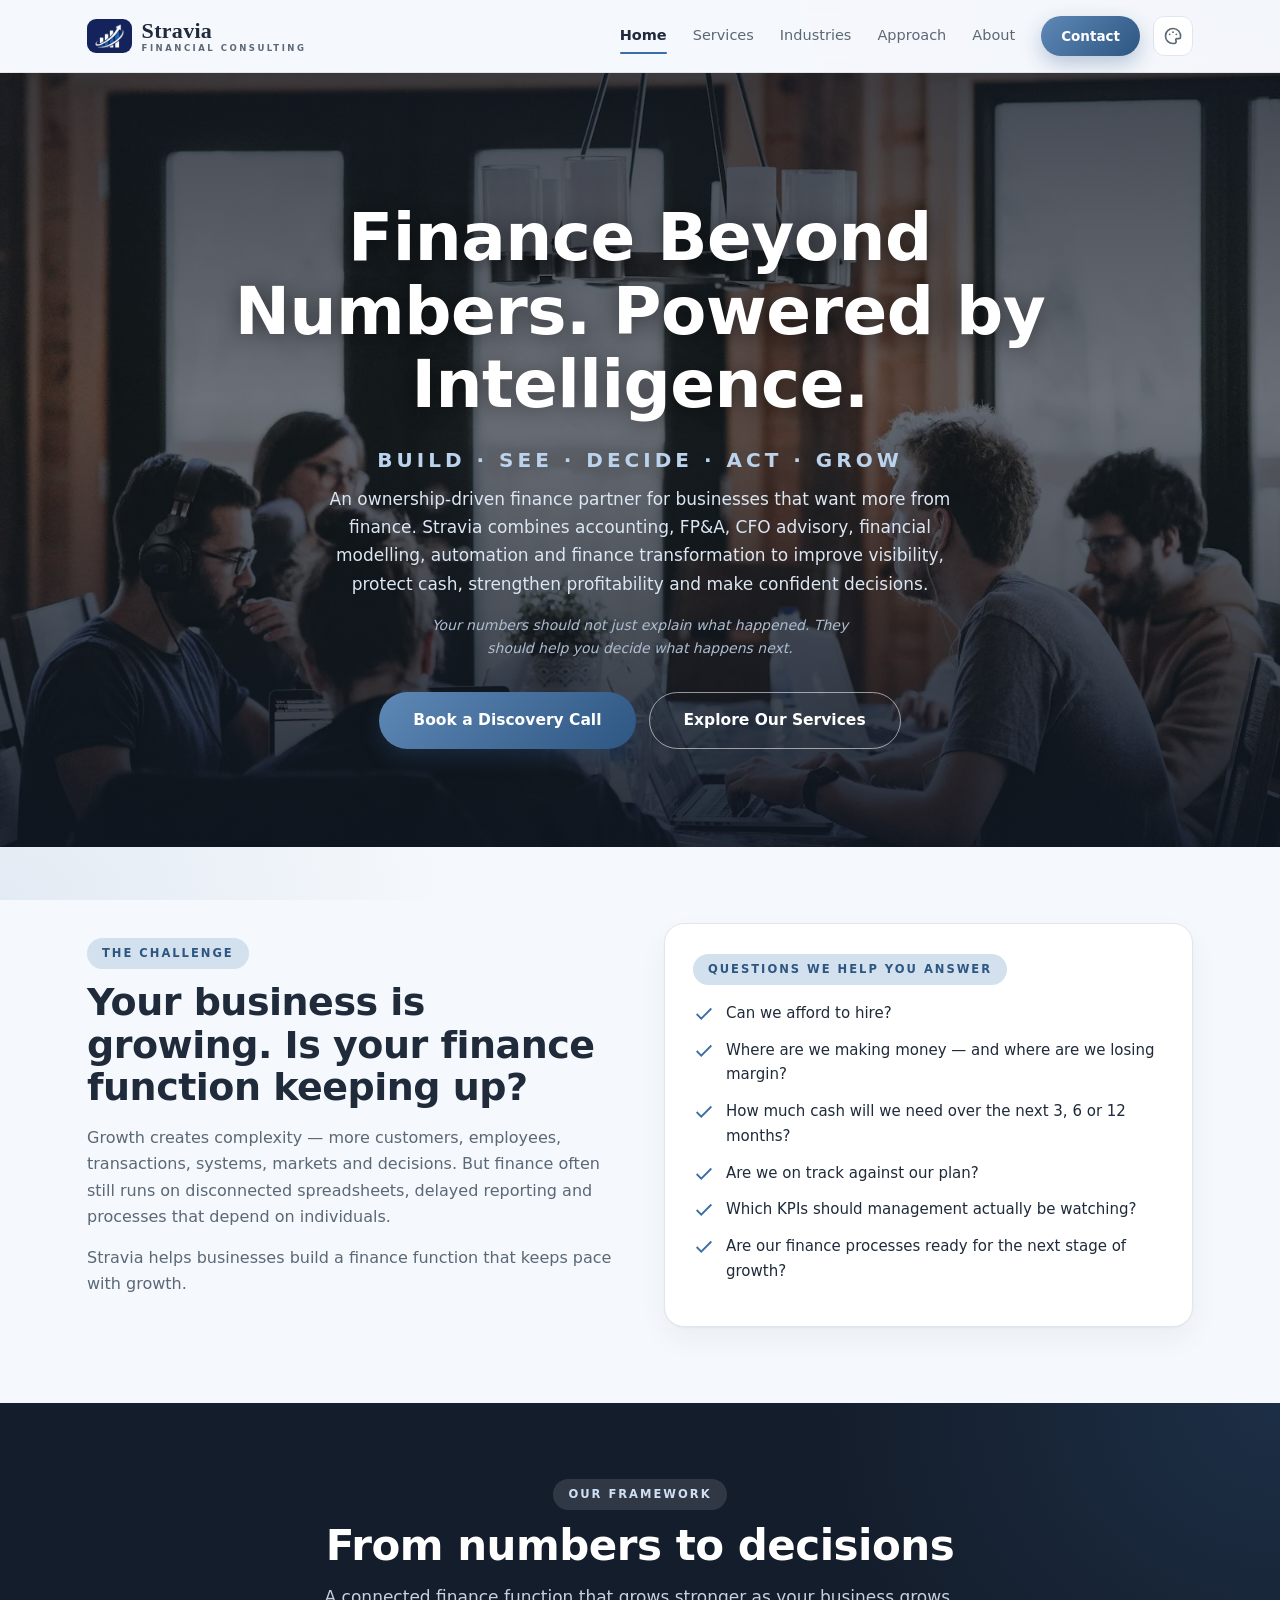
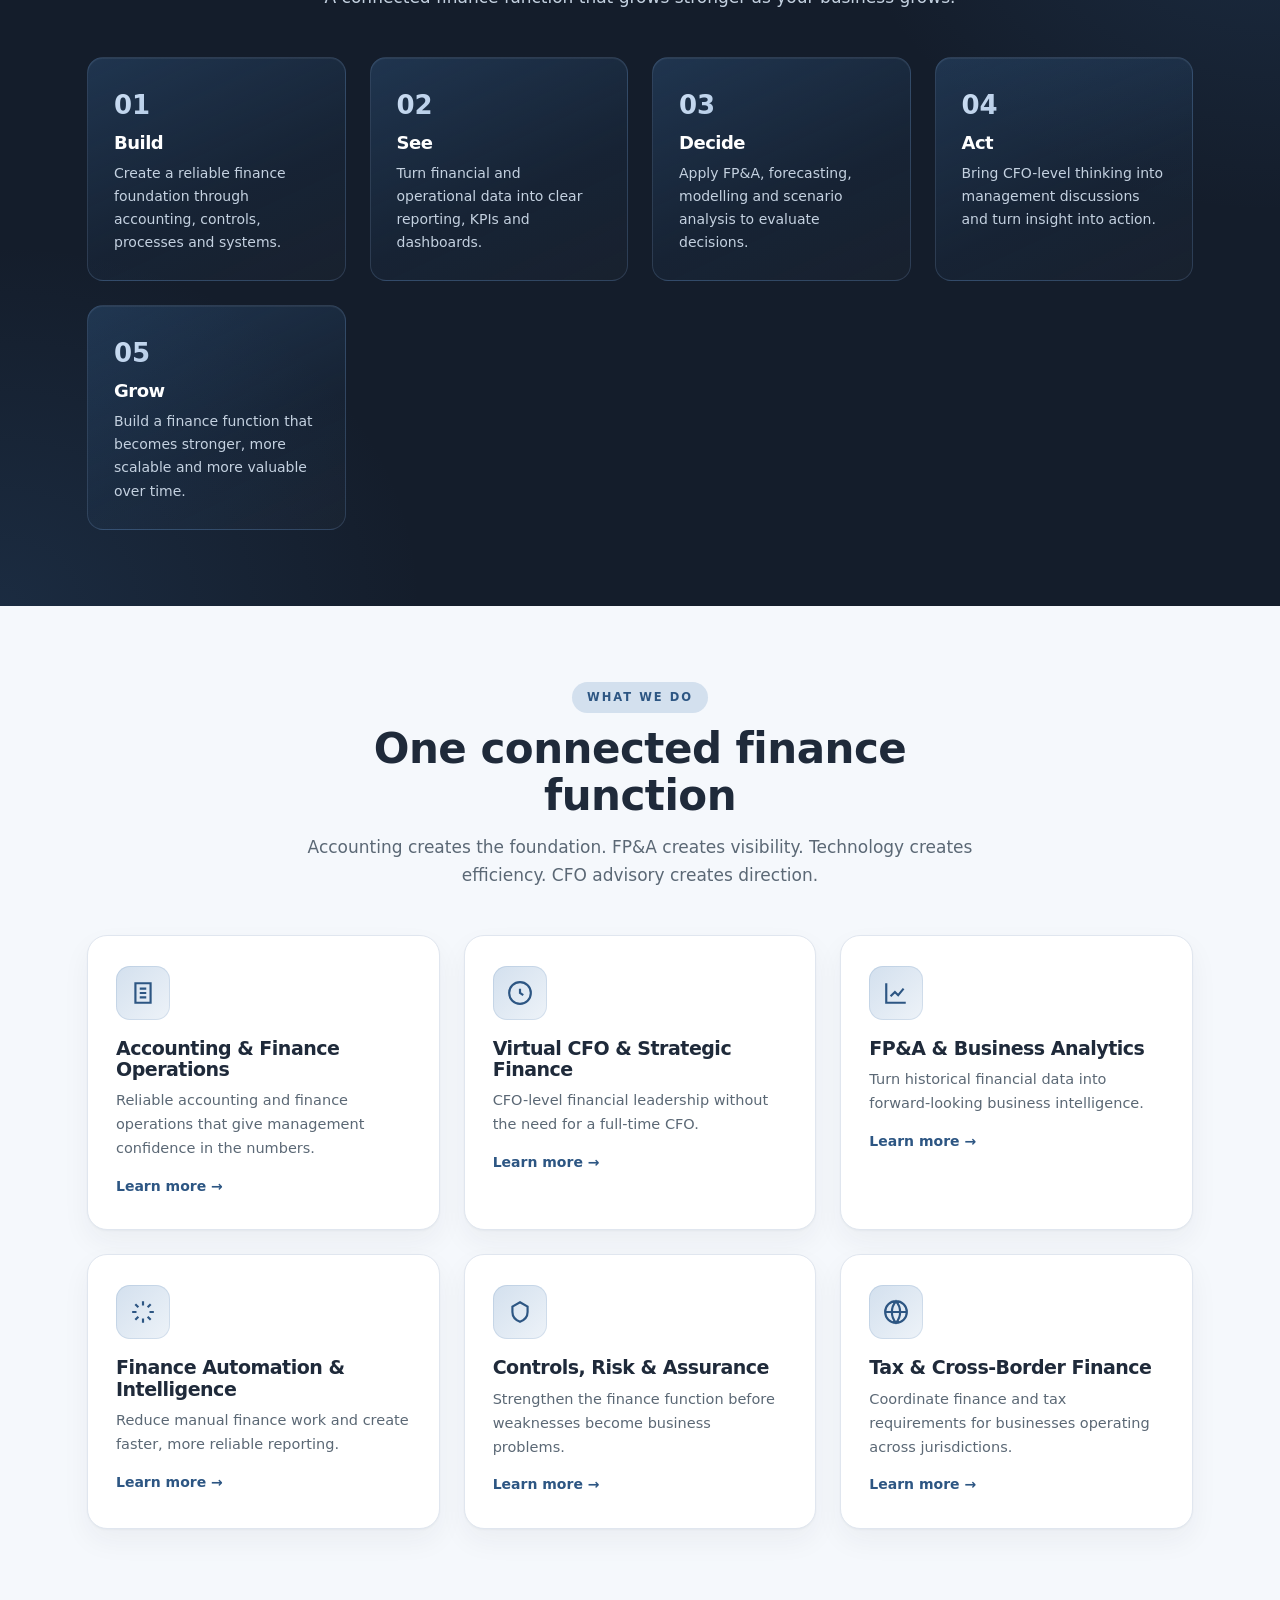
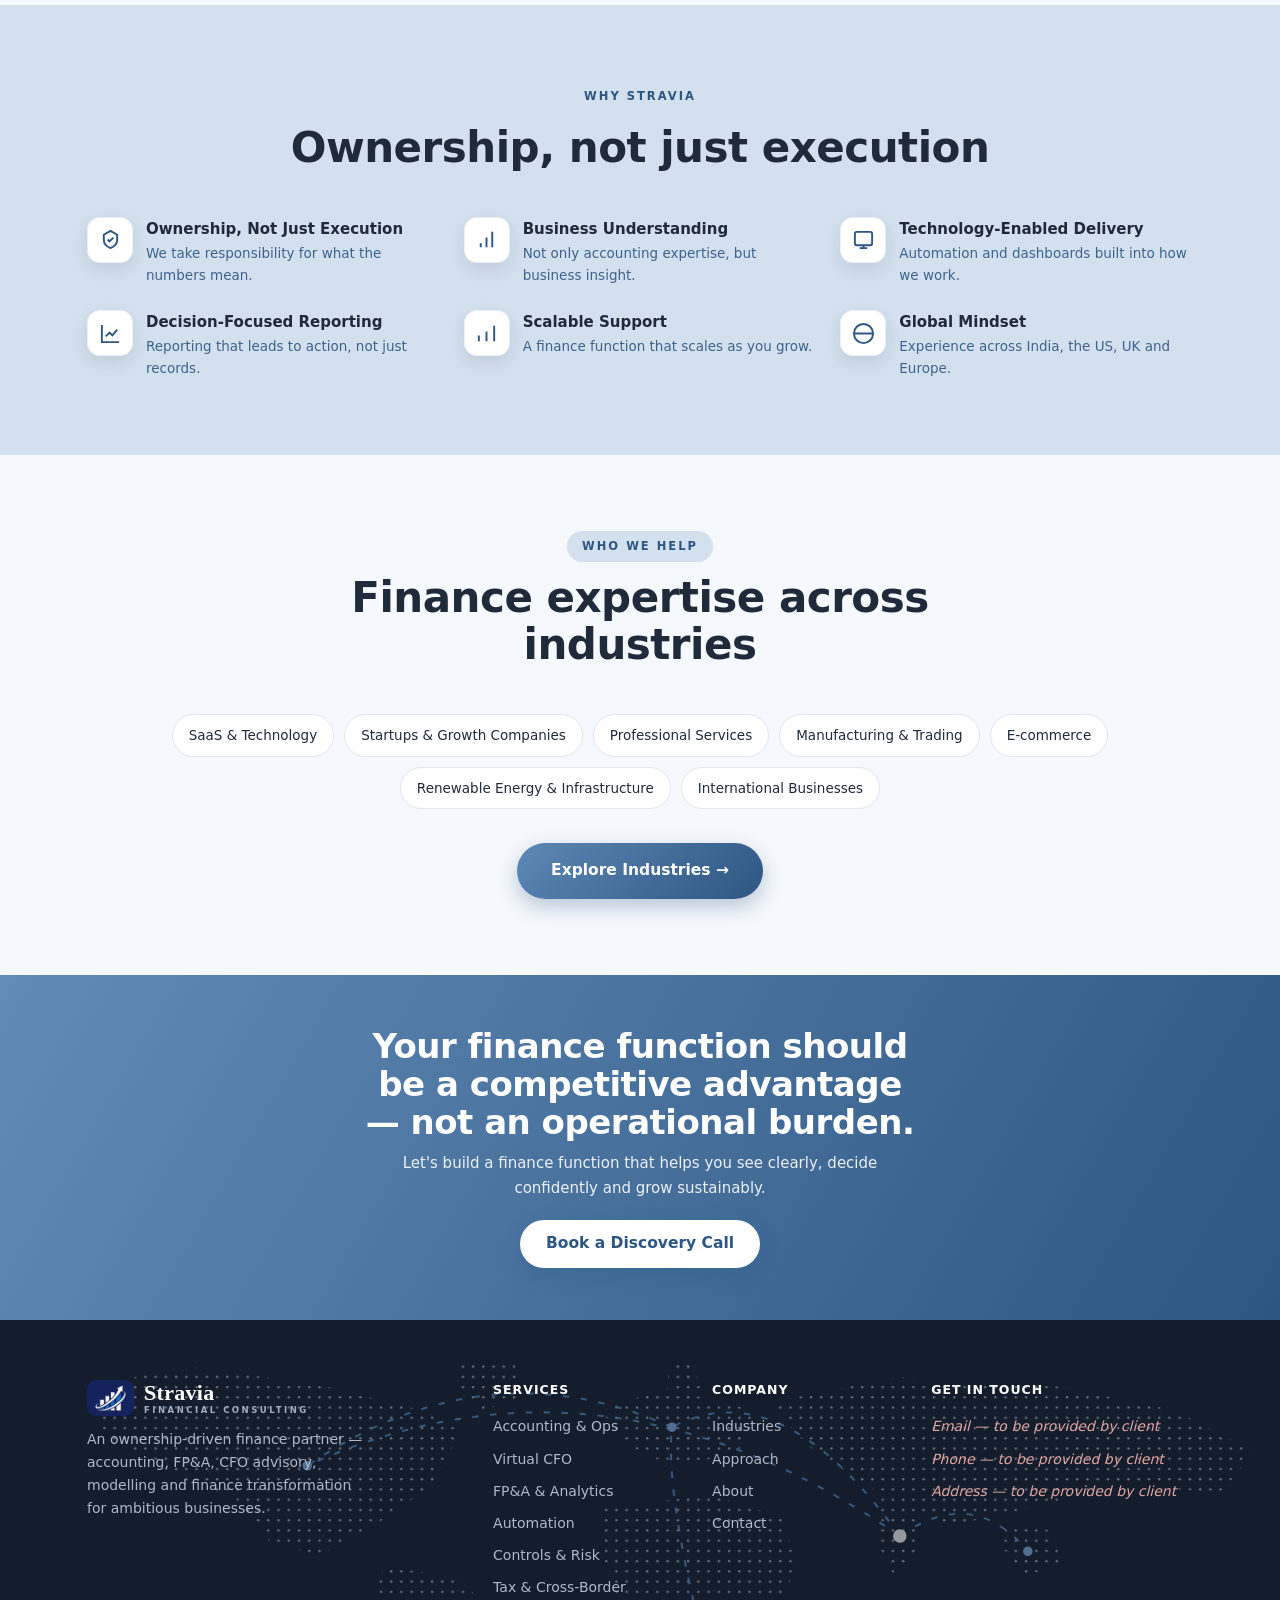
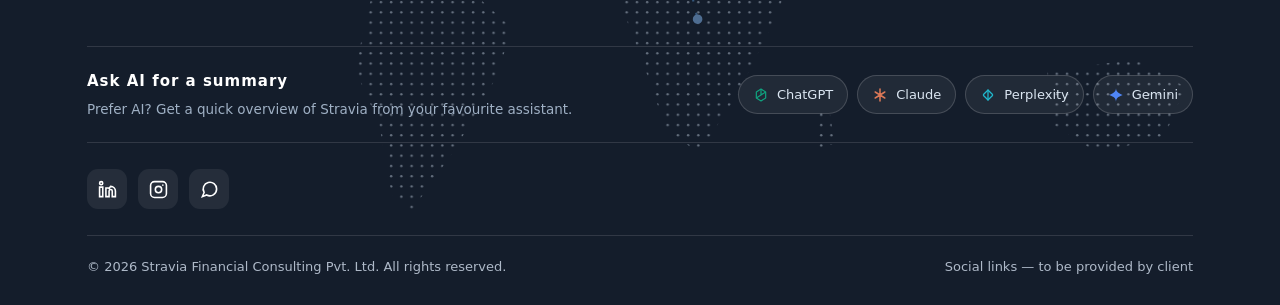
==== commit 20eebde4: "Use the real Stravia logo (background removed, text cropped, webp) in header and footer" ====
--- a/index.html
+++ b/index.html
@@ -11,7 +11,7 @@
 
 <header>
   <div class="wrap nav">
-    <a class="brand" href="index.html"><svg class="logo" viewBox="0 0 54 46" fill="none" aria-hidden="true"><path d="M7 41C-1 31 9 21 25 22 39 23 47 28 49 34" stroke="var(--accent)" stroke-width="2.2" stroke-linecap="round" opacity=".5"/><rect x="9" y="27" width="6.5" height="14" rx="1" fill="var(--accent)"/><rect x="18" y="21" width="6.5" height="20" rx="1" fill="var(--ink)"/><rect x="27" y="15" width="6.5" height="26" rx="1" fill="var(--accent)"/><rect x="36" y="9" width="6.5" height="32" rx="1" fill="var(--ink)"/><path d="M10 36C23 34 37 28 50 8" stroke="var(--accent-dark)" stroke-width="3" stroke-linecap="round"/><path d="M50 8l-9 1M50 8l-1 9" stroke="var(--accent-dark)" stroke-width="3" stroke-linecap="round"/></svg><span class="word"><b>Stravia</b><span>Financial Consulting</span></span></a>
+    <a class="brand" href="index.html"><img class="logo" src="assets/logo.webp" alt="Stravia Financial Consulting"><span class="word"><b>Stravia</b><span>Financial Consulting</span></span></a>
     <nav class="navlinks">
       <a href="index.html" class="active">Home</a>
       <a href="services.html">Services</a>
@@ -141,7 +141,7 @@
   <div class="wrap">
     <div class="fgrid">
       <div>
-        <a class="brand" href="index.html"><svg class="logo" viewBox="0 0 54 46" fill="none" aria-hidden="true"><path d="M7 41C-1 31 9 21 25 22 39 23 47 28 49 34" stroke="var(--accent)" stroke-width="2.2" stroke-linecap="round" opacity=".55"/><rect x="9" y="27" width="6.5" height="14" rx="1" fill="var(--accent)"/><rect x="18" y="21" width="6.5" height="20" rx="1" fill="#fff"/><rect x="27" y="15" width="6.5" height="26" rx="1" fill="var(--accent)"/><rect x="36" y="9" width="6.5" height="32" rx="1" fill="#fff"/><path d="M10 36C23 34 37 28 50 8" stroke="#fff" stroke-width="3" stroke-linecap="round"/><path d="M50 8l-9 1M50 8l-1 9" stroke="#fff" stroke-width="3" stroke-linecap="round"/></svg><span class="word"><b>Stravia</b><span>Financial Consulting</span></span></a>
+        <a class="brand" href="index.html"><img class="logo" src="assets/logo.webp" alt="Stravia Financial Consulting"><span class="word"><b>Stravia</b><span>Financial Consulting</span></span></a>
         <p class="fabout">An ownership-driven finance partner — accounting, FP&amp;A, CFO advisory, modelling and finance transformation for ambitious businesses.</p>
       </div>
       <div><h5>Services</h5><a href="services.html">Accounting &amp; Ops</a><a href="services.html">Virtual CFO</a><a href="services.html">FP&amp;A &amp; Analytics</a><a href="services.html">Automation</a><a href="services.html">Controls &amp; Risk</a><a href="services.html">Tax &amp; Cross-Border</a></div>
--- a/styles.css
+++ b/styles.css
@@ -47,7 +47,8 @@
 
 /* ---------- Brand / logo (SVG adapts to theme) ---------- */
 .brand{display:flex;align-items:center;gap:10px;font-weight:700}
-.brand .logo{height:38px;width:auto;flex:none}
+.brand .logo{height:34px;width:auto;flex:none;background:#14235c;padding:5px 8px;border-radius:9px}
+footer .brand .logo{height:36px}
 .brand .word{display:flex;flex-direction:column;line-height:1}
 .brand .word b{font-family:Georgia,"Times New Roman",serif;font-size:22px;letter-spacing:.3px;color:var(--ink)}
 .brand .word span{font-size:8.5px;letter-spacing:2.5px;text-transform:uppercase;color:var(--muted);margin-top:2px}
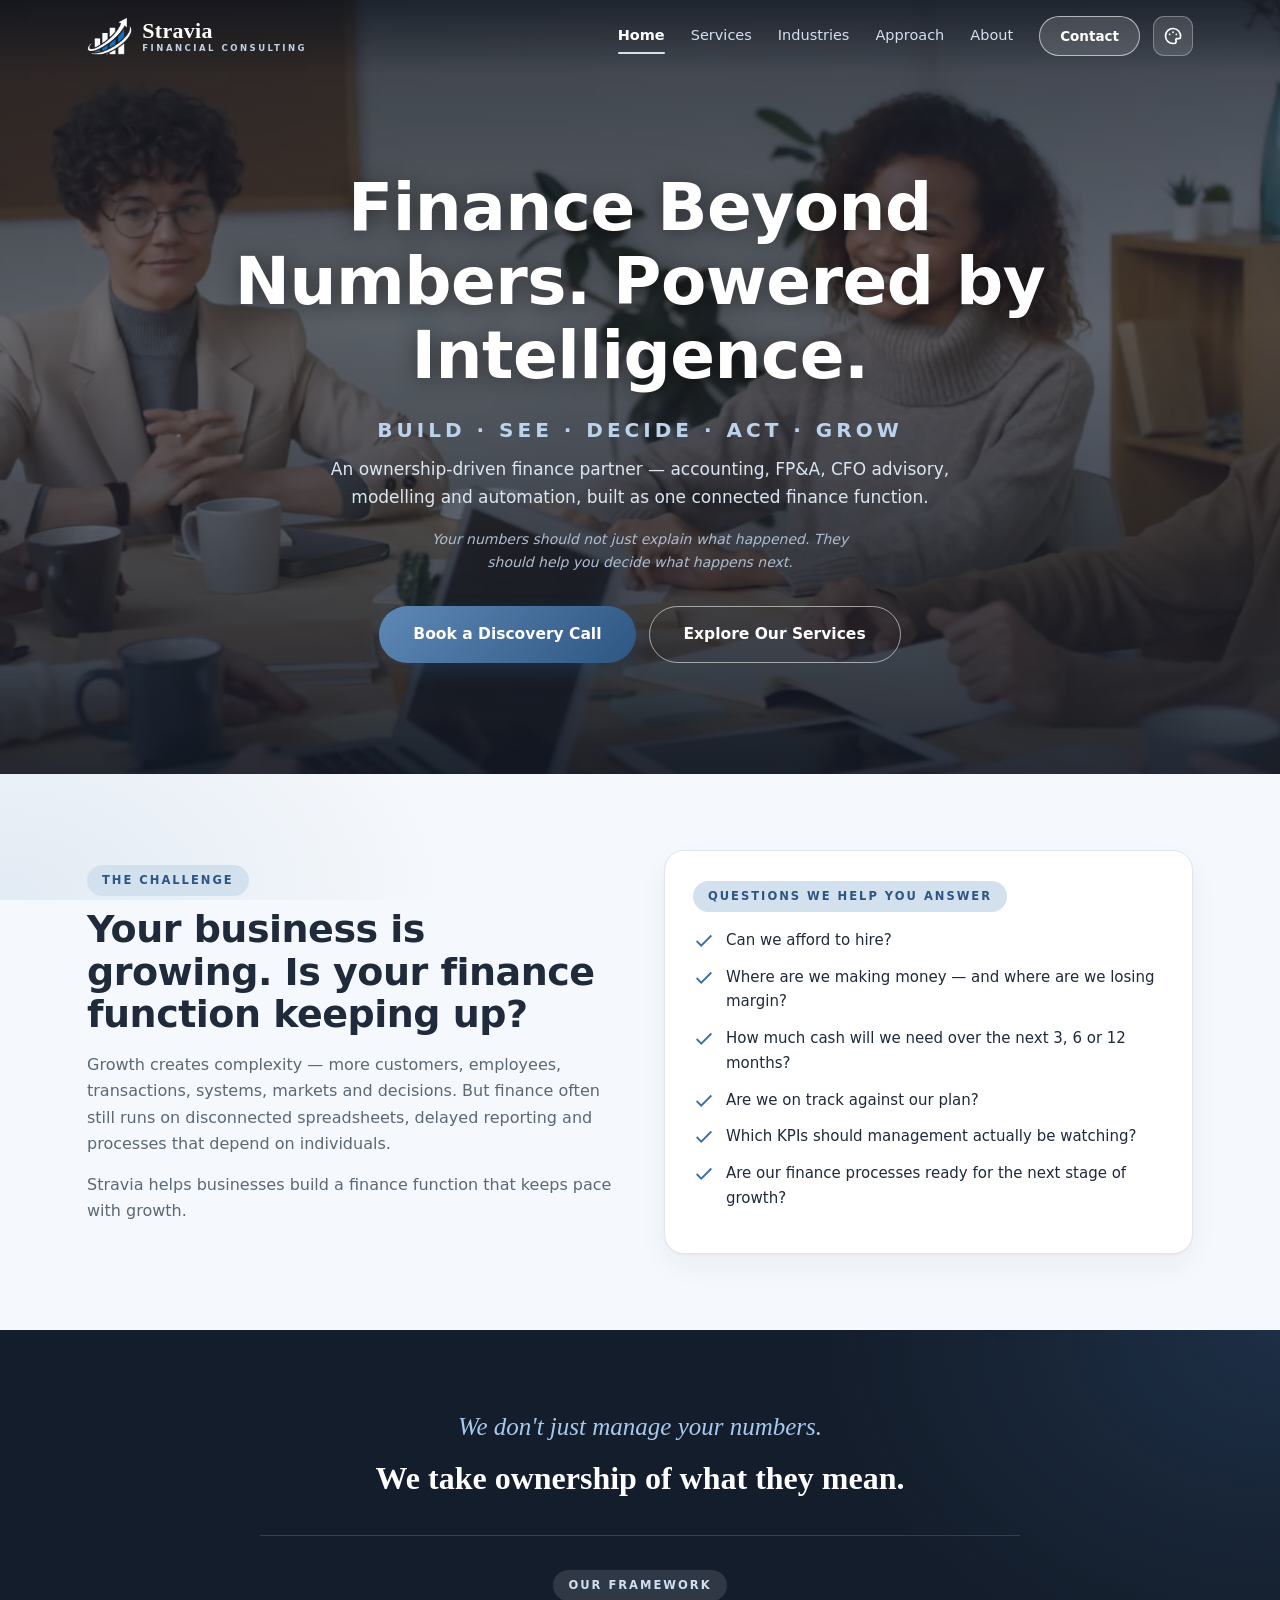
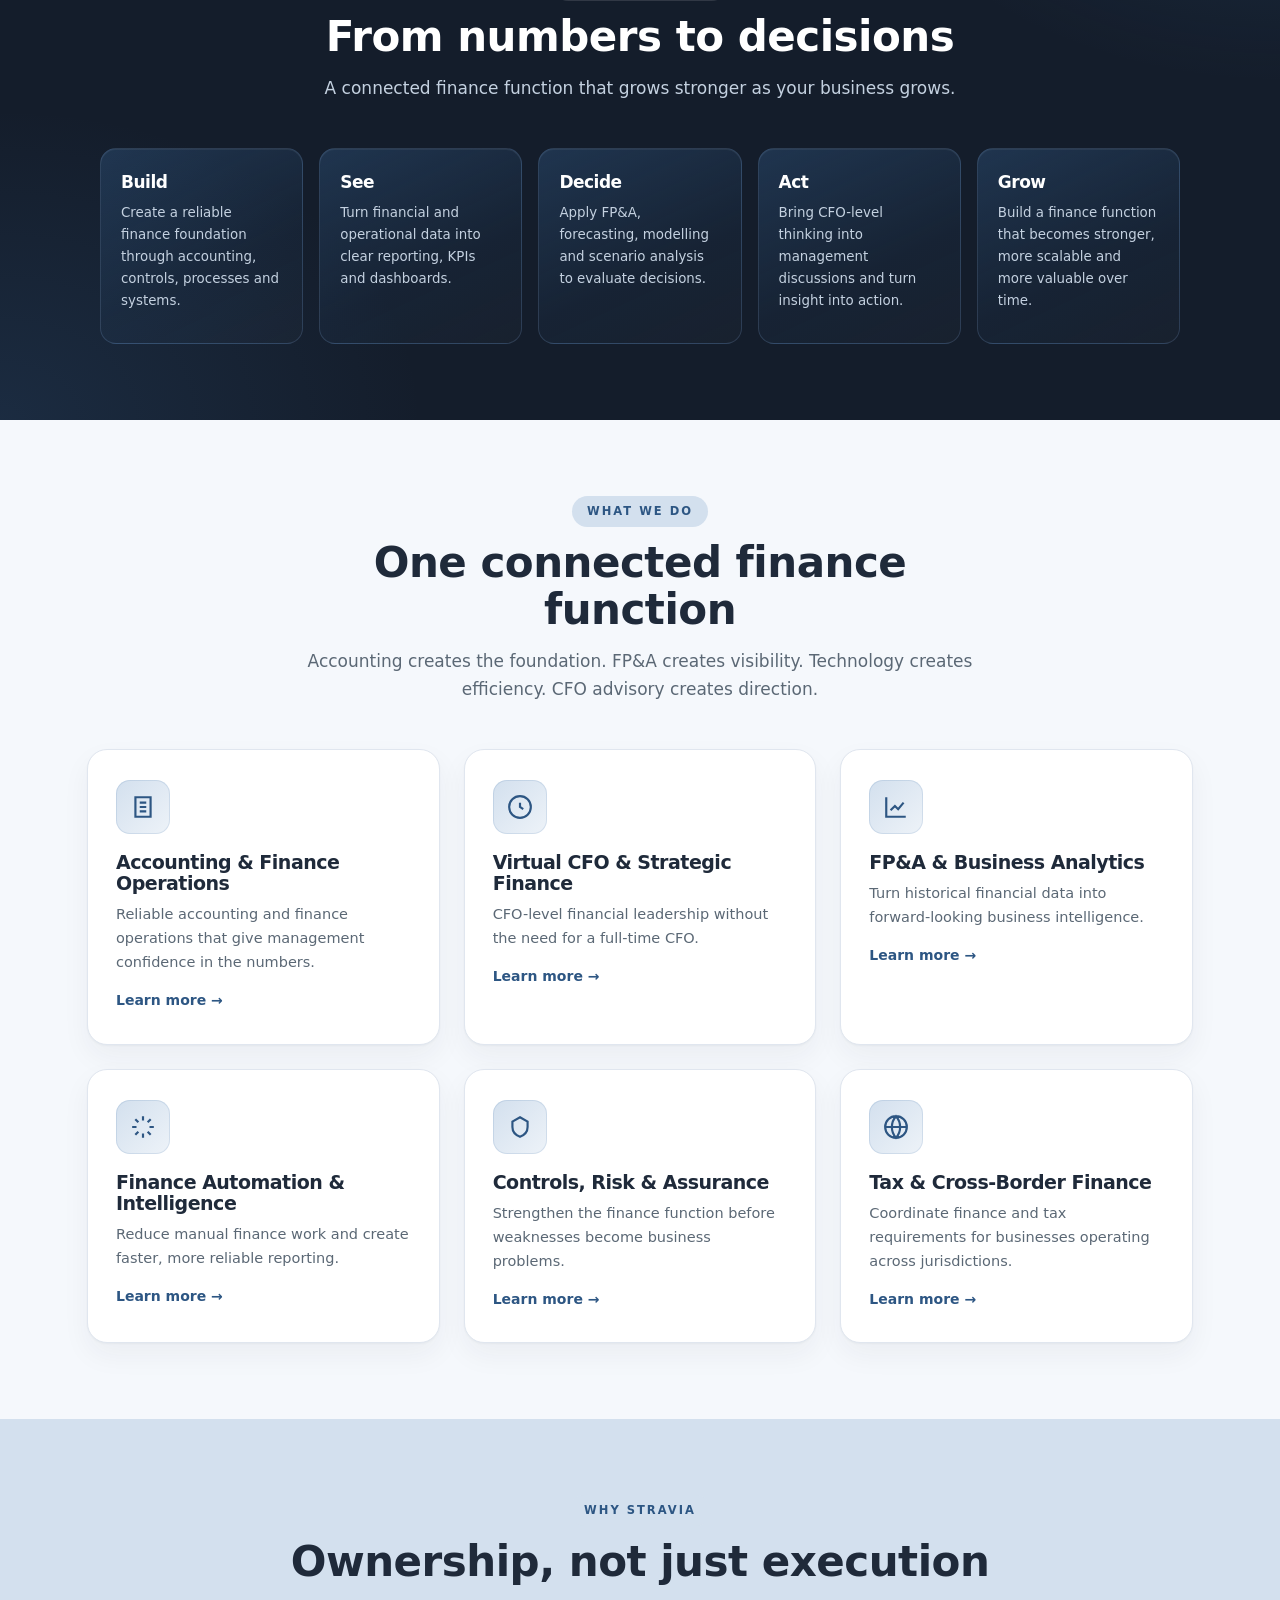
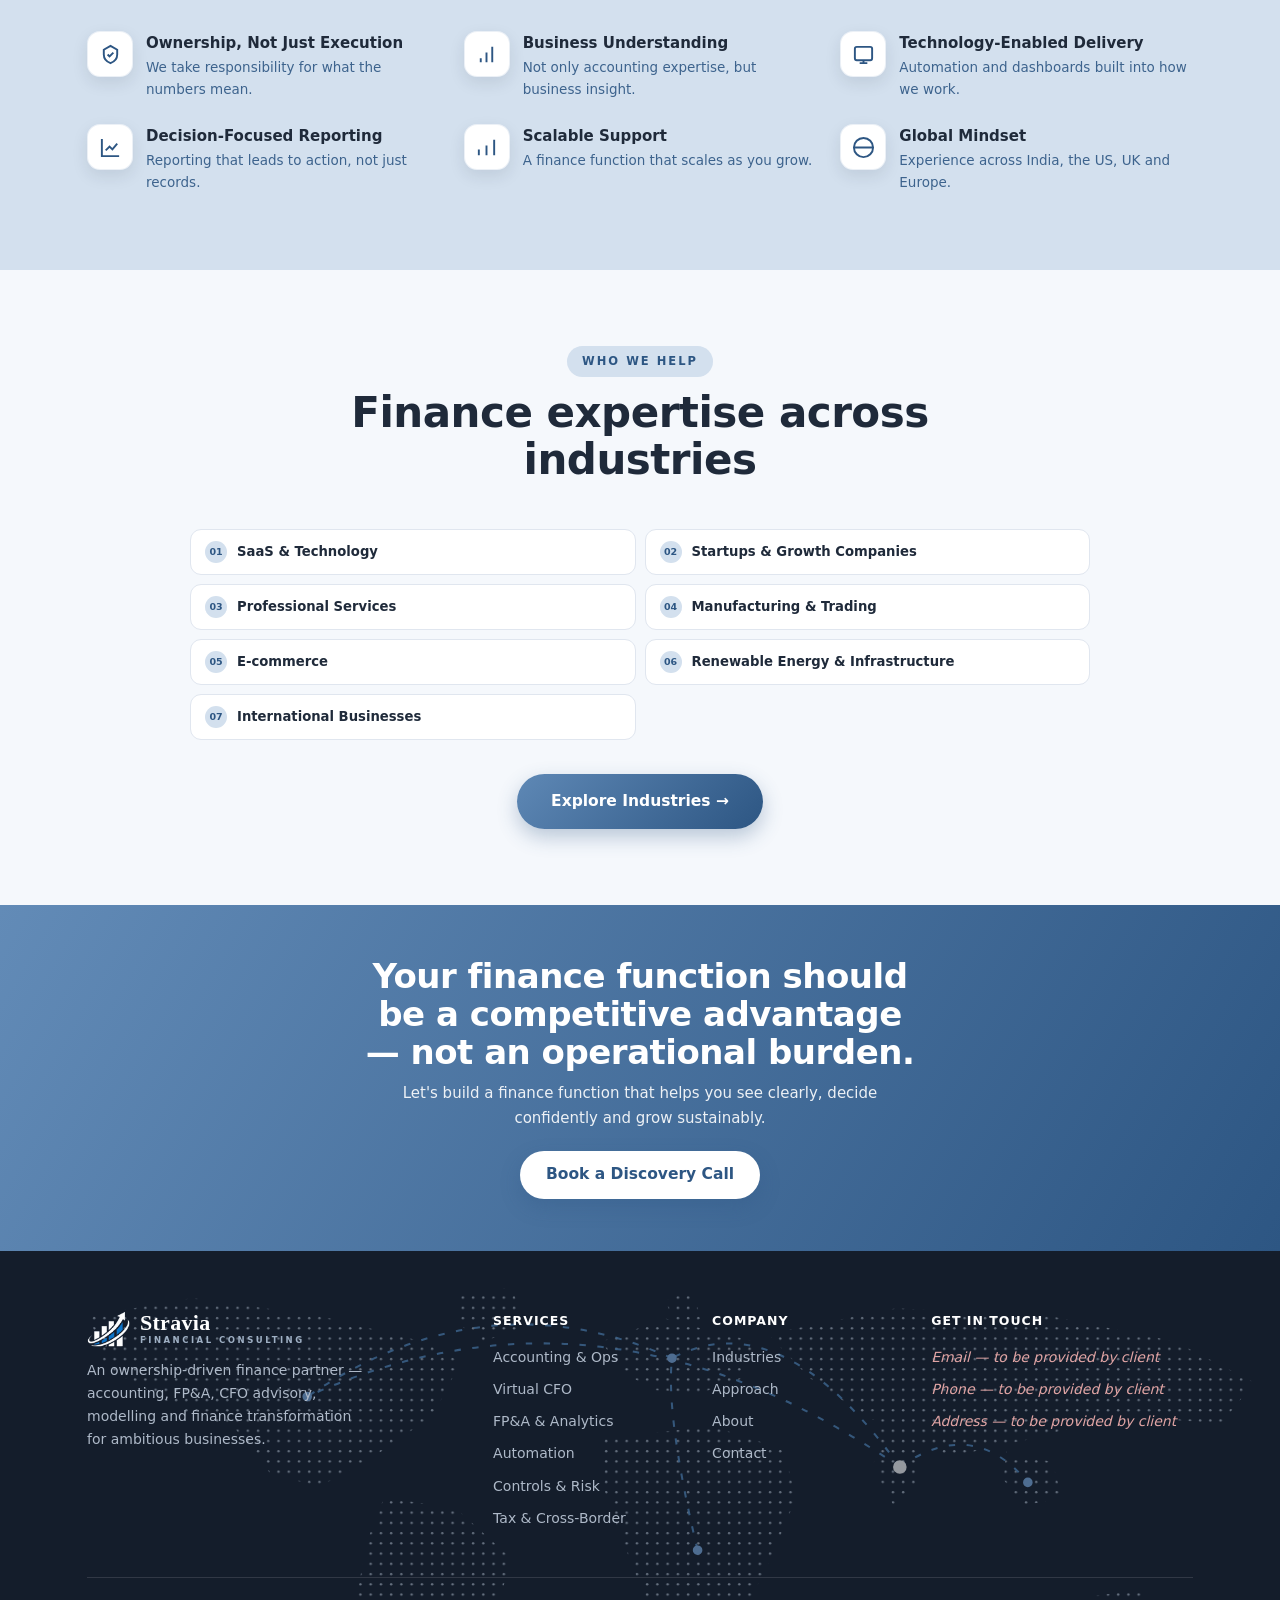
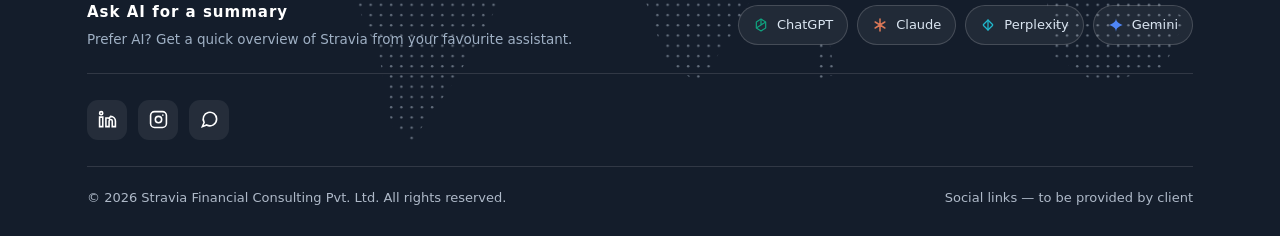
==== commit 98b0be36: "Redesign pass: transparent header, tabular lists, themed dropdown, mobile fixes Header & navigation " ====
--- a/index.html
+++ b/index.html
@@ -31,12 +31,13 @@
 <!-- HERO -->
 <section class="hero">
   <video class="hero-video" autoplay muted loop playsinline preload="auto" poster="assets/meeting.webp">
+    <source src="assets/hero.webm" type="video/webm">
     <source src="assets/hero.mp4" type="video/mp4">
   </video>
   <div class="wrap">
     <h1>Finance Beyond Numbers. Powered by Intelligence.</h1>
     <div class="eyebrow">BUILD · SEE · DECIDE · ACT · GROW</div>
-    <p class="subhead">An ownership-driven finance partner for businesses that want more from finance. Stravia combines accounting, FP&amp;A, CFO advisory, financial modelling, automation and finance transformation to improve visibility, protect cash, strengthen profitability and make confident decisions.</p>
+    <p class="subhead">An ownership-driven finance partner &mdash; accounting, FP&amp;A, CFO advisory, modelling and automation, built as one connected finance function.</p>
     <p class="hnote">Your numbers should not just explain what happened. They should help you decide what happens next.</p>
     <div class="hbtns">
       <a href="contact.html" class="btn btn-lg">Book a Discovery Call</a>
@@ -71,14 +72,19 @@
 <!-- FROM NUMBERS TO DECISIONS -->
 <section class="dark">
   <div class="wrap">
+    <!-- CORE BRAND PROMISE -->
+    <div class="promise reveal">
+      <p class="a">We don't just manage your numbers.</p>
+      <p class="b">We take ownership of what they mean.</p>
+    </div>
     <div class="shead reveal"><div class="tag">Our Framework</div><h2>From numbers to decisions</h2>
       <p>A connected finance function that grows stronger as your business grows.</p></div>
-    <div class="pillars">
-      <div class="pillar reveal"><div class="pn">01</div><h3>Build</h3><p>Create a reliable finance foundation through accounting, controls, processes and systems.</p></div>
-      <div class="pillar reveal"><div class="pn">02</div><h3>See</h3><p>Turn financial and operational data into clear reporting, KPIs and dashboards.</p></div>
-      <div class="pillar reveal"><div class="pn">03</div><h3>Decide</h3><p>Apply FP&amp;A, forecasting, modelling and scenario analysis to evaluate decisions.</p></div>
-      <div class="pillar reveal"><div class="pn">04</div><h3>Act</h3><p>Bring CFO-level thinking into management discussions and turn insight into action.</p></div>
-      <div class="pillar reveal"><div class="pn">05</div><h3>Grow</h3><p>Build a finance function that becomes stronger, more scalable and more valuable over time.</p></div>
+    <div class="pillars pillars-5">
+      <div class="pillar reveal"><h3>Build</h3><p>Create a reliable finance foundation through accounting, controls, processes and systems.</p></div>
+      <div class="pillar reveal"><h3>See</h3><p>Turn financial and operational data into clear reporting, KPIs and dashboards.</p></div>
+      <div class="pillar reveal"><h3>Decide</h3><p>Apply FP&amp;A, forecasting, modelling and scenario analysis to evaluate decisions.</p></div>
+      <div class="pillar reveal"><h3>Act</h3><p>Bring CFO-level thinking into management discussions and turn insight into action.</p></div>
+      <div class="pillar reveal"><h3>Grow</h3><p>Build a finance function that becomes stronger, more scalable and more valuable over time.</p></div>
     </div>
   </div>
 </section>
@@ -89,12 +95,12 @@
     <div class="shead reveal"><div class="tag">What We Do</div><h2>One connected finance function</h2>
       <p>Accounting creates the foundation. FP&amp;A creates visibility. Technology creates efficiency. CFO advisory creates direction.</p></div>
     <div class="grid-3">
-      <div class="card reveal"><div class="ic"><svg stroke-width="2" viewBox="0 0 24 24"><path d="M9 12h6M9 16h6M9 8h6M5 3h14v18H5z"/></svg></div><h3>Accounting &amp; Finance Operations</h3><p>Reliable accounting and finance operations that give management confidence in the numbers.</p><a class="more" href="services.html">Learn more →</a></div>
-      <div class="card reveal"><div class="ic"><svg stroke-width="2" viewBox="0 0 24 24"><path d="M12 2a10 10 0 100 20 10 10 0 000-20zM12 8v4l3 2"/></svg></div><h3>Virtual CFO &amp; Strategic Finance</h3><p>CFO-level financial leadership without the need for a full-time CFO.</p><a class="more" href="services.html">Learn more →</a></div>
-      <div class="card reveal"><div class="ic"><svg stroke-width="2" viewBox="0 0 24 24"><path d="M3 3v18h18M7 15l4-4 3 3 5-6"/></svg></div><h3>FP&amp;A &amp; Business Analytics</h3><p>Turn historical financial data into forward-looking business intelligence.</p><a class="more" href="services.html">Learn more →</a></div>
-      <div class="card reveal"><div class="ic"><svg stroke-width="2" viewBox="0 0 24 24"><path d="M12 2v4M12 18v4M4.9 4.9l2.8 2.8M16.3 16.3l2.8 2.8M2 12h4M18 12h4M4.9 19.1l2.8-2.8M16.3 7.7l2.8-2.8"/></svg></div><h3>Finance Automation &amp; Intelligence</h3><p>Reduce manual finance work and create faster, more reliable reporting.</p><a class="more" href="services.html">Learn more →</a></div>
-      <div class="card reveal"><div class="ic"><svg stroke-width="2" viewBox="0 0 24 24"><path d="M12 3l7 4v5c0 4.5-3 7.5-7 9-4-1.5-7-4.5-7-9V7l7-4z"/></svg></div><h3>Controls, Risk &amp; Assurance</h3><p>Strengthen the finance function before weaknesses become business problems.</p><a class="more" href="services.html">Learn more →</a></div>
-      <div class="card reveal"><div class="ic"><svg stroke-width="2" viewBox="0 0 24 24"><path d="M12 2a10 10 0 100 20 10 10 0 000-20zM2 12h20M12 2a15 15 0 010 20 15 15 0 010-20z"/></svg></div><h3>Tax &amp; Cross-Border Finance</h3><p>Coordinate finance and tax requirements for businesses operating across jurisdictions.</p><a class="more" href="services.html">Learn more →</a></div>
+      <div class="card reveal"><div class="ic"><svg stroke-width="2" viewBox="0 0 24 24"><path d="M9 12h6M9 16h6M9 8h6M5 3h14v18H5z"/></svg></div><h3>Accounting &amp; Finance Operations</h3><p>Reliable accounting and finance operations that give management confidence in the numbers.</p><a class="more" href="services.html#accounting">Learn more &rarr;</a></div>
+      <div class="card reveal"><div class="ic"><svg stroke-width="2" viewBox="0 0 24 24"><path d="M12 2a10 10 0 100 20 10 10 0 000-20zM12 8v4l3 2"/></svg></div><h3>Virtual CFO &amp; Strategic Finance</h3><p>CFO-level financial leadership without the need for a full-time CFO.</p><a class="more" href="services.html#virtual-cfo">Learn more &rarr;</a></div>
+      <div class="card reveal"><div class="ic"><svg stroke-width="2" viewBox="0 0 24 24"><path d="M3 3v18h18M7 15l4-4 3 3 5-6"/></svg></div><h3>FP&amp;A &amp; Business Analytics</h3><p>Turn historical financial data into forward-looking business intelligence.</p><a class="more" href="services.html#fpa-analytics">Learn more &rarr;</a></div>
+      <div class="card reveal"><div class="ic"><svg stroke-width="2" viewBox="0 0 24 24"><path d="M12 2v4M12 18v4M4.9 4.9l2.8 2.8M16.3 16.3l2.8 2.8M2 12h4M18 12h4M4.9 19.1l2.8-2.8M16.3 7.7l2.8-2.8"/></svg></div><h3>Finance Automation &amp; Intelligence</h3><p>Reduce manual finance work and create faster, more reliable reporting.</p><a class="more" href="services.html#automation">Learn more &rarr;</a></div>
+      <div class="card reveal"><div class="ic"><svg stroke-width="2" viewBox="0 0 24 24"><path d="M12 3l7 4v5c0 4.5-3 7.5-7 9-4-1.5-7-4.5-7-9V7l7-4z"/></svg></div><h3>Controls, Risk &amp; Assurance</h3><p>Strengthen the finance function before weaknesses become business problems.</p><a class="more" href="services.html#controls-risk">Learn more &rarr;</a></div>
+      <div class="card reveal"><div class="ic"><svg stroke-width="2" viewBox="0 0 24 24"><path d="M12 2a10 10 0 100 20 10 10 0 000-20zM2 12h20M12 2a15 15 0 010 20 15 15 0 010-20z"/></svg></div><h3>Tax &amp; Cross-Border Finance</h3><p>Coordinate finance and tax requirements for businesses operating across jurisdictions.</p><a class="more" href="services.html#tax-cross-border">Learn more &rarr;</a></div>
     </div>
   </div>
 </section>
@@ -118,10 +124,7 @@
 <section>
   <div class="wrap">
     <div class="shead reveal"><div class="tag">Who We Help</div><h2>Finance expertise across industries</h2></div>
-    <div class="insights reveal">
-      <span>SaaS &amp; Technology</span><span>Startups &amp; Growth Companies</span><span>Professional Services</span>
-      <span>Manufacturing &amp; Trading</span><span>E-commerce</span><span>Renewable Energy &amp; Infrastructure</span><span>International Businesses</span>
-    </div>
+    <div class="tgrid tgrid-2 narrow reveal"><div class="tcell"><i>01</i><span class="n">SaaS &amp; Technology</span></div><div class="tcell"><i>02</i><span class="n">Startups &amp; Growth Companies</span></div><div class="tcell"><i>03</i><span class="n">Professional Services</span></div><div class="tcell"><i>04</i><span class="n">Manufacturing &amp; Trading</span></div><div class="tcell"><i>05</i><span class="n">E-commerce</span></div><div class="tcell"><i>06</i><span class="n">Renewable Energy &amp; Infrastructure</span></div><div class="tcell"><i>07</i><span class="n">International Businesses</span></div></div>
     <div style="text-align:center;margin-top:34px"><a href="industries.html" class="btn btn-lg">Explore Industries →</a></div>
   </div>
 </section>
@@ -151,10 +154,10 @@
     <div class="ai-summary">
       <div><h5>Ask AI for a summary</h5><p>Prefer AI? Get a quick overview of Stravia from your favourite assistant.</p></div>
       <div class="ai-btns">
-        <a href="https://chatgpt.com" target="_blank" rel="noopener"><svg class="ai-ic" viewBox="0 0 24 24" fill="none" stroke="#10a37f" stroke-width="1.8" stroke-linejoin="round"><path d="M12 3 L19 7.5 V16.5 L12 21 L5 16.5 V7.5 Z"/><path d="M12 3 V12 M12 12 L19 7.5 M12 12 L5 16.5"/></svg>ChatGPT</a>
-        <a href="https://claude.ai" target="_blank" rel="noopener"><svg class="ai-ic" viewBox="0 0 24 24" fill="none" stroke="#d97757" stroke-width="2.3" stroke-linecap="round"><path d="M12 3v18M4.8 7.5l14.4 9M19.2 7.5l-14.4 9"/></svg>Claude</a>
-        <a href="https://www.perplexity.ai" target="_blank" rel="noopener"><svg class="ai-ic" viewBox="0 0 24 24" fill="none" stroke="#20b8cd" stroke-width="1.9"><rect x="6.7" y="6.7" width="10.6" height="10.6" rx="1.5" transform="rotate(45 12 12)"/><path d="M12 3.5v17"/></svg>Perplexity</a>
-        <a href="https://gemini.google.com" target="_blank" rel="noopener"><svg class="ai-ic" viewBox="0 0 24 24" fill="#4f86f7"><path d="M12 2c.5 5 2.5 7 10 10-7.5 3-9.5 5-10 10-.5-5-2.5-7-10-10 7.5-3 9.5-5 10-10z"/></svg>Gemini</a>
+        <a class="ai-go" data-ai="chatgpt" href="https://chatgpt.com" target="_blank" rel="noopener"><svg class="ai-ic" viewBox="0 0 24 24" fill="none" stroke="#10a37f" stroke-width="1.8" stroke-linejoin="round"><path d="M12 3 L19 7.5 V16.5 L12 21 L5 16.5 V7.5 Z"/><path d="M12 3 V12 M12 12 L19 7.5 M12 12 L5 16.5"/></svg>ChatGPT</a>
+        <a class="ai-go" data-ai="claude" href="https://claude.ai" target="_blank" rel="noopener"><svg class="ai-ic" viewBox="0 0 24 24" fill="none" stroke="#d97757" stroke-width="2.3" stroke-linecap="round"><path d="M12 3v18M4.8 7.5l14.4 9M19.2 7.5l-14.4 9"/></svg>Claude</a>
+        <a class="ai-go" data-ai="perplexity" href="https://www.perplexity.ai" target="_blank" rel="noopener"><svg class="ai-ic" viewBox="0 0 24 24" fill="none" stroke="#20b8cd" stroke-width="1.9"><rect x="6.7" y="6.7" width="10.6" height="10.6" rx="1.5" transform="rotate(45 12 12)"/><path d="M12 3.5v17"/></svg>Perplexity</a>
+        <a class="ai-go" data-ai="gemini" href="https://gemini.google.com" target="_blank" rel="noopener"><svg class="ai-ic" viewBox="0 0 24 24" fill="#4f86f7"><path d="M12 2c.5 5 2.5 7 10 10-7.5 3-9.5 5-10 10-.5-5-2.5-7-10-10 7.5-3 9.5-5 10-10z"/></svg>Gemini</a>
       </div>
     </div>
     <div class="fsocials">
--- a/styles.css
+++ b/styles.css
@@ -12,7 +12,7 @@
   --radius:20px;
 }
 *{box-sizing:border-box;margin:0;padding:0}
-html{scroll-behavior:smooth}
+html{scroll-behavior:smooth;-webkit-text-size-adjust:100%;text-size-adjust:100%}
 html,body{overflow-x:hidden}
 body{
   font-family:"Poppins","Segoe UI",system-ui,-apple-system,sans-serif;
@@ -47,35 +47,47 @@
 
 /* ---------- Brand / logo (SVG adapts to theme) ---------- */
 .brand{display:flex;align-items:center;gap:10px;font-weight:700}
-.brand .logo{height:34px;width:auto;flex:none;background:#14235c;padding:5px 8px;border-radius:9px}
-footer .brand .logo{height:36px}
+.brand .logo{height:34px;width:auto;flex:none;background:var(--ink);padding:5px 8px;border-radius:9px}
+footer .brand .logo{height:36px;background:transparent;padding:0}
 .brand .word{display:flex;flex-direction:column;line-height:1}
 .brand .word b{font-family:Georgia,"Times New Roman",serif;font-size:22px;letter-spacing:.3px;color:var(--ink)}
 .brand .word span{font-size:8.5px;letter-spacing:2.5px;text-transform:uppercase;color:var(--muted);margin-top:2px}
 
-/* ---------- Nav ---------- */
-header{position:sticky;top:0;z-index:100;background:color-mix(in srgb,var(--bg) 90%,transparent);
-  backdrop-filter:blur(10px);border-bottom:1px solid var(--line)}
+/* ---------- Nav (transparent over the hero, solid theme colour once scrolled) ---------- */
+header{position:fixed;top:0;left:0;right:0;z-index:100;background:transparent;border-bottom:none;
+  transition:background .3s ease,box-shadow .3s ease}
+/* soft scrim so the logo/menu stay readable on top of the hero photo/video */
+header::before{content:"";position:absolute;inset:0;pointer-events:none;z-index:-1;opacity:1;transition:opacity .3s ease;
+  background:linear-gradient(180deg,rgba(10,16,26,.58),rgba(10,16,26,0))}
+header.scrolled::before{opacity:0}
+header.scrolled{background:var(--d2);box-shadow:0 6px 22px rgba(0,0,0,.28)}
 .nav{display:flex;align-items:center;height:72px;gap:13px}
 .nav .brand{margin-right:auto}
+header .brand .logo{background:transparent;padding:0;height:38px}
+header .brand .word b{color:#fff}
+header .brand .word span{color:#c3d1e2}
 .navlinks{display:flex;gap:26px;align-items:center;font-size:14.5px;font-weight:500}
-.navlinks a{color:var(--muted);transition:.15s;position:relative;padding:4px 0;white-space:nowrap}
-.navlinks a:hover{color:var(--ink)}
-.navlinks a.active{color:var(--ink);font-weight:600}
-.navlinks a.active::after{content:"";position:absolute;left:0;right:0;bottom:-2px;height:2px;background:var(--accent);border-radius:2px}
-.navlinks a.btn{color:var(--on-accent);padding:9px 20px;font-size:13.5px}
-.hamb{display:none;background:none;border:none;font-size:26px;color:var(--ink);cursor:pointer;line-height:1}
-.mobile{display:none;flex-direction:column;gap:2px;padding:10px 16px 16px;background:var(--surface);border-bottom:1px solid var(--line)}
-.mobile a{display:flex;align-items:center;justify-content:space-between;padding:13px 14px;color:var(--ink);font-weight:500;border-radius:12px;transition:.15s}
-.mobile a::after{content:"›";color:var(--muted);font-size:19px;line-height:1}
-.mobile a:hover,.mobile a:active{background:var(--accent-soft);color:var(--accent-dark)}
+.navlinks a{color:#d5e0ee;transition:.15s;position:relative;padding:4px 0;white-space:nowrap}
+.navlinks a:hover{color:#fff}
+.navlinks a.active{color:#fff;font-weight:600}
+.navlinks a.active::after{content:"";position:absolute;left:0;right:0;bottom:-2px;height:2px;background:var(--accent-soft);border-radius:2px}
+/* Contact: glass outline so it sits on the hero photo without fighting it */
+.navlinks a.btn{background:rgba(255,255,255,.14);border:1.5px solid rgba(255,255,255,.6);color:#fff;
+  box-shadow:none;backdrop-filter:blur(8px);padding:8px 20px;font-size:13.5px}
+.navlinks a.btn:hover{background:#fff;color:var(--ink);border-color:#fff;
+  transform:translateY(-2px);box-shadow:0 8px 20px rgba(0,0,0,.25)}
+.hamb{display:none;background:none;border:none;font-size:26px;color:#fff;cursor:pointer;line-height:1}
+.mobile{display:none;flex-direction:column;gap:2px;padding:10px 16px 16px;background:var(--d2);border-bottom:none}
+.mobile a{display:flex;align-items:center;justify-content:space-between;padding:13px 14px;color:#e3eaf3;font-weight:500;border-radius:12px;transition:.15s}
+.mobile a::after{content:"›";color:#8fa3bb;font-size:19px;line-height:1}
+.mobile a:hover,.mobile a:active{background:rgba(255,255,255,.11);color:#fff}
 .mobile.open{display:flex;animation:slidedown .24s cubic-bezier(.16,1,.3,1)}
 @keyframes slidedown{from{opacity:0;transform:translateY(-10px)}to{opacity:1;transform:none}}
 
 /* ---------- Theme switcher (in the header bar) ---------- */
-.theme-toggle{width:40px;height:40px;flex:none;border-radius:11px;border:1px solid var(--line);background:var(--surface);
-  color:var(--muted);display:flex;align-items:center;justify-content:center;cursor:pointer;transition:.2s}
-.theme-toggle:hover{border-color:var(--accent);color:var(--accent-dark);background:var(--accent-soft)}
+.theme-toggle{width:40px;height:40px;flex:none;border-radius:11px;border:1px solid rgba(255,255,255,.3);background:rgba(255,255,255,.13);
+  color:#fff;display:flex;align-items:center;justify-content:center;cursor:pointer;transition:.2s;backdrop-filter:blur(6px)}
+.theme-toggle:hover{border-color:#fff;color:#fff;background:rgba(255,255,255,.24)}
 .theme-toggle svg{width:20px;height:20px}
 .theme-panel{position:absolute;top:64px;right:22px;z-index:140;width:250px;background:var(--surface);
   border:1px solid var(--line);border-radius:16px;box-shadow:0 24px 52px rgba(20,29,43,.24);padding:10px;
@@ -98,8 +110,8 @@
 
 /* ---------- Hero (video background) ---------- */
 .hero{position:relative;overflow:hidden;min-height:86vh;display:flex;align-items:center;text-align:center;color:#fff;
-  padding:120px 0 90px;background:#141d2b url(assets/meeting.webp) center/cover no-repeat}
-.hero-video{position:absolute;inset:0;width:100%;height:100%;object-fit:cover;z-index:0}
+  padding:150px 0 90px;background:#141d2b url(assets/meeting.webp) center/cover no-repeat}
+.hero-video{position:absolute;inset:0;width:100%;height:100%;object-fit:cover;z-index:0;transition:opacity .5s ease}
 .hero::after{content:"";position:absolute;inset:0;z-index:1;pointer-events:none;
   background:linear-gradient(180deg,rgba(15,22,34,.72),rgba(15,22,34,.5) 42%,rgba(15,22,34,.86))}
 .hero .wrap{position:relative;z-index:2}
@@ -111,11 +123,20 @@
 .hero .btn-outline{color:#fff;border-color:rgba(255,255,255,.55)}
 .hero .btn-outline:hover{background:#fff;color:var(--ink);border-color:#fff}
 
+/* ---------- Core brand promise (home, lead-in above the framework cards) ---------- */
+.promise{text-align:center;max-width:760px;margin:0 auto 34px;padding-bottom:30px;
+  border-bottom:1px solid rgba(143,182,230,.22)}
+.promise .a{font-family:Georgia,"Times New Roman",serif;font-size:clamp(18px,2.4vw,25px);color:#a9c8ee;font-style:italic}
+.promise .b{font-family:Georgia,"Times New Roman",serif;font-size:clamp(21px,3vw,32px);color:#fff;margin-top:5px;font-weight:700}
+
 /* ---------- Page banner (inner pages) ---------- */
-.banner{color:#fff;text-align:center;padding:74px 0 66px;position:relative;overflow:hidden;
+/* min-height + centring keeps every inner-page banner the same height,
+   even on About where the intro line is much shorter */
+.banner{color:#fff;text-align:center;padding:146px 0 70px;position:relative;overflow:hidden;
+  min-height:404px;display:flex;align-items:center;
   background:radial-gradient(120% 130% at 50% -20%,var(--d1),var(--d2))}
 .banner-canvas{position:absolute;inset:0;width:100%;height:100%;z-index:0;opacity:.9;pointer-events:none}
-.banner .wrap{position:relative;z-index:1}
+.banner .wrap{position:relative;z-index:1;width:100%}
 .banner h1{font-size:clamp(28px,5vw,48px)}
 .banner p{color:#c4d1e0;margin:12px auto 0;font-size:clamp(15px,2vw,17px);max-width:60ch}
 .banner .crumb{color:var(--accent-soft);font-size:12.5px;letter-spacing:2px;text-transform:uppercase;margin-bottom:14px}
@@ -172,17 +193,36 @@
   background:linear-gradient(135deg,#cfe0f5,color-mix(in srgb,var(--accent) 70%,#fff));-webkit-background-clip:text;background-clip:text;-webkit-text-fill-color:transparent}
 .pillar h3{font-size:18px;margin:6px 0 9px}
 .pillar p{color:#c4d1e0;font-size:14px}
+/* Our Framework — all five in a single row, no numbering */
+.pillars-5{grid-template-columns:repeat(5,1fr);gap:16px;max-width:1080px;margin:0 auto}
+.pillars-5 .pillar{padding:24px 20px;min-height:196px;display:flex;flex-direction:column}
+.pillars-5 .pillar h3{font-size:17px;margin:0 0 10px}
+.pillars-5 .pillar p{font-size:13.4px}
+@media(max-width:1000px){.pillars-5{grid-template-columns:repeat(3,1fr)}}
+@media(max-width:720px){.pillars-5{grid-template-columns:1fr 1fr}.pillars-5 .pillar{min-height:0}}
+@media(max-width:460px){.pillars-5{grid-template-columns:1fr}}
 
 /* ---------- Service blocks (Services page) ---------- */
-.svc-block{background:var(--surface);border:1px solid var(--line);border-radius:var(--radius);padding:28px;
-  box-shadow:0 10px 26px rgba(31,42,58,.05);margin-bottom:22px}
-.svc-block .h{display:flex;align-items:center;gap:14px;margin-bottom:16px}
+.svc-block{background:var(--surface);border:1px solid var(--line);border-radius:var(--radius);
+  box-shadow:0 10px 26px rgba(31,42,58,.05);margin-bottom:22px;scroll-margin-top:96px;overflow:hidden;
+  transition:box-shadow .4s ease,border-color .4s ease}
+/* flash the block you land on when arriving from a "Learn more" link */
+.svc-block.jump{border-color:var(--accent);box-shadow:0 0 0 4px color-mix(in srgb,var(--accent) 20%,transparent),0 18px 40px rgba(31,42,58,.14)}
 .svc-block .num{flex:none;width:44px;height:44px;border-radius:12px;display:flex;align-items:center;justify-content:center;
   font-weight:700;color:#fff;background:linear-gradient(135deg,color-mix(in srgb,var(--accent) 82%,#fff),var(--accent-dark))}
-.svc-block h3{font-size:20px}
-.svc-block .chips{display:flex;flex-wrap:wrap;gap:8px}
-.chip{background:color-mix(in srgb,var(--accent-soft) 60%,var(--bg));border:1px solid var(--line);color:var(--ink);
-  font-size:13px;padding:6px 13px;border-radius:30px}
+.svc-block h3{font-size:19px;transition:color .2s}
+/* accordion row */
+.svc-row{width:100%;display:flex;align-items:center;gap:15px;padding:20px 24px;background:none;border:none;cursor:pointer;
+  font-family:inherit;text-align:left;color:var(--ink)}
+.svc-row:hover h3{color:var(--accent-dark)}
+.svc-row .cx{margin-left:auto;flex:none;width:32px;height:32px;border-radius:50%;background:var(--accent-soft);color:var(--accent-dark);
+  font-style:normal;font-size:20px;line-height:1;display:flex;align-items:center;justify-content:center;transition:.25s}
+.svc-block.open .svc-row .cx{background:var(--accent);color:#fff;transform:rotate(180deg)}
+.svc-panel{display:grid;grid-template-rows:0fr;transition:grid-template-rows .32s cubic-bezier(.16,1,.3,1)}
+.svc-block.open .svc-panel{grid-template-rows:1fr}
+.svc-panel>.inner{overflow:hidden;min-height:0}
+.svc-panel .pad{padding:0 24px 24px}
+.no-js .svc-panel,.svc-panel.forced{grid-template-rows:1fr}
 .svc-block .outcome{margin-top:16px;font-size:14px;color:var(--accent-dark);background:var(--accent-soft);
   padding:11px 16px;border-radius:12px;display:flex;gap:8px;align-items:flex-start}
 .svc-block .outcome svg{flex:none;width:18px;height:18px;stroke:var(--accent-dark);margin-top:2px;fill:none}
@@ -198,6 +238,10 @@
 .ind .list li::before{content:"";position:absolute;left:2px;top:8px;width:6px;height:6px;border-radius:50%;background:var(--accent)}
 .ind .kpis{display:flex;flex-wrap:wrap;gap:6px}
 .ind .kpis span{font-size:12px;background:var(--accent-soft);color:var(--accent-dark);padding:4px 10px;border-radius:20px;font-weight:600}
+/* KPIs Stravia drafted because the client's document did not list any for these industries */
+.draftflag{font-size:9.5px;font-weight:700;letter-spacing:.6px;text-transform:uppercase;color:#a06a2c;
+  background:#fdf1de;border:1px solid #f0dcbd;padding:2px 8px;border-radius:20px;margin-left:8px;vertical-align:middle}
+.ind .kpis.draft span{background:#fdf6ec;color:#8c5f27;border:1px dashed #e6cfa8}
 
 /* ---------- Team members ---------- */
 .team{display:grid;grid-template-columns:repeat(auto-fit,minmax(280px,1fr));gap:26px}
@@ -220,11 +264,46 @@
 .val h4{font-size:15px;color:var(--accent-dark);letter-spacing:1px;margin-bottom:6px}
 .val p{font-size:13.5px;color:var(--muted)}
 
+/* ---------- "Why we built Stravia" — photo + framed commitment ---------- */
+.whysplit{display:grid;grid-template-columns:.9fr 1.1fr;gap:40px;align-items:center}
+.whysplit img{border-radius:18px;width:100%;height:100%;max-height:430px;object-fit:cover;box-shadow:0 24px 54px rgba(0,0,0,.34)}
+.whysplit h2{font-size:clamp(23px,3vw,34px);margin:13px 0 14px;color:#fff}
+.whysplit .lede{color:#c4d1e0;font-size:14.5px}
+.whysplit .framed{margin-top:22px;padding:26px 28px;border-radius:16px;background:rgba(255,255,255,.045);
+  border:1px solid rgba(143,182,230,.22);border-left:5px solid var(--accent)}
+.whysplit .framed h4{font-size:11.5px;letter-spacing:2px;text-transform:uppercase;color:#a9c8ee;margin-bottom:13px}
+.whysplit .framed p{font-family:Georgia,"Times New Roman",serif;font-size:16px;line-height:1.66;color:#e6eef7}
+.whysplit .framed .end{margin-top:13px;font-family:inherit;font-size:13.5px;font-style:italic;color:#a9c8ee}
+@media(max-width:880px){.whysplit{grid-template-columns:1fr;gap:28px}.whysplit img{max-height:300px}}
+
 /* ---------- Insights ---------- */
-.insights{display:flex;flex-wrap:wrap;gap:10px;justify-content:center}
-.insights span{background:var(--surface);border:1px solid var(--line);color:var(--ink);font-size:13.5px;
-  padding:9px 16px;border-radius:30px;transition:.2s}
-.insights span:hover{border-color:var(--accent);color:var(--accent-dark)}
+/* ---------- Tabular cells: Who We Help, Services capabilities, Insights topics ---------- */
+.tgrid{display:grid;gap:9px}
+.tcell{background:var(--surface);border:1px solid var(--line);border-radius:11px;padding:11px 14px;
+  display:flex;gap:10px;align-items:center;min-height:0;font-size:13px;transition:.2s}
+.tcell:hover{border-color:var(--accent);transform:translateY(-2px);box-shadow:0 10px 20px rgba(31,42,58,.08)}
+.tcell i{flex:none;font-style:normal;font-size:9.5px;font-weight:700;color:var(--accent-dark);background:var(--accent-soft);
+  width:22px;height:22px;border-radius:50%;display:flex;align-items:center;justify-content:center}
+.tcell .n{font-weight:600;font-size:13.2px;line-height:1.35}
+.tgrid-2{grid-template-columns:1fr 1fr}
+.tgrid.narrow{max-width:900px;margin:0 auto}
+@media(max-width:620px){.tgrid-2{grid-template-columns:1fr}}
+
+/* Insights: launch badge above the topic grid */
+.ins-launch{text-align:center;margin-bottom:22px}
+.ins-launch .launch{display:inline-block;font-size:11.5px;font-weight:700;letter-spacing:1.4px;text-transform:uppercase;
+  color:var(--accent-dark);background:var(--accent-soft);padding:6px 15px;border-radius:30px}
+.ins-note{text-align:center;color:var(--muted);font-size:13.5px;margin-top:24px}
+
+/* Our Principles / Our Values — narrow two-column tick list */
+.vlist{max-width:780px;margin:0 auto;display:grid;grid-template-columns:1fr 1fr;gap:0 36px}
+.vrow{display:flex;gap:12px;align-items:flex-start;padding:16px 0;border-bottom:1px solid var(--line)}
+.vic{flex:none;width:24px;height:24px;border-radius:50%;background:var(--accent-soft);
+  display:flex;align-items:center;justify-content:center;margin-top:1px}
+.vic svg{width:13px;height:13px;stroke:var(--accent-dark)}
+.vrow h4{font-size:14.5px;margin-bottom:3px}
+.vrow p{font-size:13px;color:var(--muted);line-height:1.5}
+@media(max-width:700px){.vlist{grid-template-columns:1fr;max-width:none}}
 
 /* ---------- CTA ---------- */
 .cta{background:linear-gradient(120deg,color-mix(in srgb,var(--accent) 80%,#fff),var(--accent-dark));color:#fff;text-align:center;padding:52px 0}
@@ -238,7 +317,8 @@
 .worldmap{position:absolute;inset:0;width:100%;height:100%;opacity:.5;pointer-events:none;
   background:url(map.svg) repeat-x center/1100px 100%;animation:mapmove 44s linear infinite}
 @keyframes mapmove{from{background-position-x:0}to{background-position-x:1100px}}
-.contact-grid{position:relative;display:grid;grid-template-columns:repeat(auto-fit,minmax(300px,1fr));gap:40px;align-items:start;padding:70px 0}
+/* extra top padding because the header is fixed and this page has no banner */
+.contact-grid{position:relative;display:grid;grid-template-columns:repeat(auto-fit,minmax(300px,1fr));gap:40px;align-items:start;padding-top:142px;padding-bottom:70px}
 .contact-info{color:#fff}
 .contact-info .tag{background:rgba(255,255,255,.12);color:#cfe0f5}
 .contact-info h2{font-size:clamp(24px,3.6vw,38px);margin:12px 0 14px}
@@ -268,6 +348,41 @@
 .two{display:grid;grid-template-columns:1fr 1fr;gap:12px}
 .phone{display:flex;gap:8px}
 .phone .code-in{width:78px;flex:none;text-align:center;font-weight:600}
+/* ---- Themed dropdown ----
+   The OS draws a native <select>'s popup and CSS cannot reach it, so script.js swaps in
+   a real listbox. The <select> stays in the DOM as the value/validation source of truth. */
+.selwrap{position:relative;display:block}
+.selwrap::after{content:"";position:absolute;right:14px;top:50%;width:8px;height:8px;pointer-events:none;
+  border-right:2px solid var(--accent-dark);border-bottom:2px solid var(--accent-dark);
+  transform:translateY(-70%) rotate(45deg);transition:border-color .15s,transform .2s}
+.selwrap.open::after{transform:translateY(-20%) rotate(-135deg);border-color:var(--accent)}
+.field select{appearance:none;-webkit-appearance:none;padding-right:34px;cursor:pointer;color-scheme:light}
+.field select:hover{border-color:var(--accent)}
+/* transition:none matters — .field select has a blanket `transition:.15s`, which would
+   otherwise fade the native control in on first paint before opacity:0 settles */
+.selwrap.cs select{position:absolute;inset:0;opacity:0;pointer-events:none;transition:none}
+.cs-btn{width:100%;height:40px;border:1.5px solid var(--line);border-radius:10px;background:#fbfcfe;
+  padding:0 34px 0 12px;font:inherit;font-size:13.5px;color:var(--ink);text-align:left;cursor:pointer;
+  white-space:nowrap;overflow:hidden;text-overflow:ellipsis;transition:.15s}
+.cs-btn.ph{color:var(--muted)}
+.cs-btn:hover{border-color:var(--accent)}
+.selwrap.open .cs-btn,.cs-btn:focus-visible{outline:none;border-color:var(--accent);background:#fff;
+  box-shadow:0 0 0 3px color-mix(in srgb,var(--accent) 16%,transparent)}
+.cs-list{position:absolute;left:0;right:0;top:calc(100% + 6px);z-index:60;max-height:244px;overflow-y:auto;
+  background:var(--surface);border:1px solid var(--line);border-radius:12px;padding:5px;
+  box-shadow:0 20px 44px rgba(20,29,43,.22);opacity:0;transform:translateY(-6px);pointer-events:none;
+  transition:.16s cubic-bezier(.16,1,.3,1);overscroll-behavior:contain}
+.selwrap.open .cs-list{opacity:1;transform:none;pointer-events:auto}
+.cs-opt{padding:9px 11px;border-radius:8px;font-size:13.5px;color:var(--ink);cursor:pointer;
+  display:flex;align-items:center;gap:8px;line-height:1.3}
+.cs-opt.ph{color:var(--muted)}
+.cs-opt:hover,.cs-opt.active{background:var(--accent-soft);color:var(--accent-dark)}
+.cs-opt.sel{background:color-mix(in srgb,var(--accent) 14%,transparent);font-weight:600}
+.cs-opt.sel::after{content:"";margin-left:auto;width:5px;height:9px;flex:none;
+  border-right:2px solid var(--accent-dark);border-bottom:2px solid var(--accent-dark);transform:rotate(45deg)}
+.cs-list::-webkit-scrollbar{width:9px}
+.cs-list::-webkit-scrollbar-thumb{background:color-mix(in srgb,var(--accent) 34%,transparent);border-radius:9px;
+  border:3px solid var(--surface)}
 .field .err{display:block;color:#c0392b;font-size:12px;margin-top:5px}
 .field .counter{display:block;text-align:right;color:var(--muted);font-size:12px;margin-top:5px}
 .captcha{display:flex;align-items:center;gap:10px}
@@ -287,6 +402,7 @@
 .btn[disabled]:hover{transform:none;box-shadow:none}
 .mapbox{border-radius:var(--radius);overflow:hidden;border:1px solid var(--line);box-shadow:var(--shadow)}
 .mapbox iframe{display:block;width:100%;height:340px;border:0;filter:grayscale(.15)}
+.mapnote{text-align:center;color:var(--muted);font-size:13px;margin-top:14px}
 
 /* ---------- Footer ---------- */
 footer{background:var(--d2);color:#aeb9c8;padding:60px 0 28px;font-size:14px;position:relative;overflow:hidden}
@@ -309,6 +425,11 @@
   color:#dbe6f2;font-size:13px;font-weight:500;padding:8px 14px;border-radius:40px;margin:0;transition:.2s}
 .ai-btns a:hover{background:var(--accent);border-color:var(--accent);color:#fff;transform:translateY(-2px)}
 .ai-btns a .ai-ic{width:16px;height:16px;flex:none}
+.ai-toast{position:fixed;left:50%;bottom:26px;transform:translate(-50%,20px);z-index:300;max-width:min(92vw,460px);
+  background:var(--d2);color:#e8eef6;font-size:13.5px;line-height:1.5;padding:13px 20px;border-radius:12px;
+  border:1px solid rgba(143,182,230,.28);box-shadow:0 18px 44px rgba(0,0,0,.4);
+  opacity:0;pointer-events:none;transition:opacity .25s ease,transform .25s ease;text-align:center}
+.ai-toast.show{opacity:1;transform:translate(-50%,0)}
 .fsocials{display:flex;gap:11px;margin-bottom:26px}
 .fsocials a{width:40px;height:40px;border-radius:11px;background:rgba(255,255,255,.07);display:flex;align-items:center;justify-content:center;margin:0;transition:.2s}
 .fsocials a:hover{background:var(--accent);transform:translateY(-2px)}
@@ -324,23 +445,90 @@
 @keyframes ping{0%{r:3;opacity:.9}70%{r:15;opacity:0}100%{opacity:0}}
 
 /* ---------- Responsive ---------- */
+@media(max-width:1000px){
+  .fgrid{grid-template-columns:2fr 1fr 1fr}
+}
+
+/* Touch ergonomics — anything without a mouse, phones and tablets alike */
+@media(max-width:860px),(hover:none){
+  footer a{padding:8px 0;margin-bottom:1px}
+  .fgrid a.brand{padding:0;margin-bottom:0}
+  .fsocials a,.socials a{width:44px;height:44px;margin:0}
+  .ai-btns a{padding:12px 17px}
+  .card .more{display:inline-block;padding:10px 0}
+  .consent{font-size:12.5px;gap:11px;align-items:center}
+  .consent input{width:22px;height:22px}
+  .consent a{display:inline-block;padding:5px 0}
+  .tcell i{font-size:10.5px;width:24px;height:24px}
+  .draftflag{font-size:11px}
+  .ind .kpis span,.member .focus span{font-size:12.5px;padding:6px 12px}
+  /* iOS Safari zooms the whole page when you focus a control smaller than 16px */
+  .field input,.field select,.field textarea,.cs-btn{font-size:16px;height:46px}
+  .field textarea{height:auto;min-height:88px}
+  .phone .code-in{width:84px}
+  .captcha .code,.captcha .cap-refresh{height:46px}
+  .cs-opt{padding:11px 12px;font-size:15px}
+  .cs-list{max-height:min(52vh,300px)}
+}
+
 @media(max-width:860px){
   .navlinks{display:none}
-  .hamb{display:block}
-  .theme-fab{top:76px;right:12px;width:40px;height:40px}
-  .theme-panel{top:124px;right:12px}
-  .fgrid{grid-template-columns:1fr 1fr}
+  .hamb{display:flex;align-items:center;justify-content:center;width:44px;height:44px;margin-right:-10px}
+  .theme-panel{top:60px;right:12px;width:auto;min-width:236px;max-width:calc(100vw - 24px)}
+  .fgrid{grid-template-columns:1fr 1fr;gap:26px 24px}
   .fbot{justify-content:center;text-align:center}
-}
-@media(max-width:560px){
+  .banner{min-height:0;padding:118px 0 54px}
+  .hero{padding-top:120px}
+  .contact-grid{padding-top:112px;padding-bottom:56px}
+  .whysplit,.split{gap:28px}
+}
+
+@media(max-width:620px){
+  /* the footer map uses preserveAspectRatio="slice"; at phone aspect ratios it zooms in so far
+     that the dots become blobs, so drop it back to a faint texture */
+  .footer-bg{opacity:.18}
   section{padding:52px 0}
-  .hero{min-height:82vh;padding:100px 0 70px}
+  .wrap{padding:0 18px}
+  .hero{min-height:0;padding:118px 0 62px}
+  .hero .hbtns{flex-direction:column;align-items:stretch;gap:11px}
+  .hero .btn{justify-content:center}
+  .hero .eyebrow{letter-spacing:2.2px;font-size:12.5px;margin:18px 0 10px}
+  .hero .subhead,.hero .hnote{font-size:14px}
+  .banner{padding:112px 0 48px}
+  .banner p{font-size:14.5px}
   .two{grid-template-columns:1fr}
-  .fgrid{grid-template-columns:1fr}
-  .ai-summary{flex-direction:column;align-items:flex-start}
-  .hero .hbtns{flex-direction:column;align-items:stretch}
-  .hero .btn{justify-content:center}
+  .fgrid{grid-template-columns:1fr;gap:24px}
+  .ai-summary{flex-direction:column;align-items:flex-start;gap:14px}
   .brand .word span{display:none}
+  .brand .word b{font-size:20px}
+
+  .promise{margin-bottom:28px;padding-bottom:24px}
+  .shead{margin-bottom:32px}
+  .card,.svc-block,.ind{border-radius:16px}
+  .card{padding:24px 20px}
+  .ind{padding:22px 20px}
+  .svc-row{padding:16px 18px;gap:12px}
+  .svc-row h3{font-size:16.5px}
+  .svc-row .num{width:38px;height:38px;font-size:14px}
+  .svc-panel .pad{padding:0 18px 18px}
+  .pillars-5 .pillar{min-height:0;padding:22px 20px}
+  .form-card{padding:18px}
+  .form-card .btn{padding:14px 24px}
+  .mapbox iframe{height:260px}
+  .team{gap:20px}
+  .member img,.member .ph{height:230px}
+  .member .info{padding:20px}
+  .split img,.whysplit img{max-height:240px}
+}
+
+@media(max-width:400px){
+  .wrap{padding:0 15px}
+  .hero h1{font-size:29px}
+  .hero .eyebrow{letter-spacing:1.6px;font-size:11.5px}
+  .phone .code-in{width:70px}
+  .captcha{flex-wrap:wrap}
+  .captcha input{flex:1 1 100%;order:3}
+  .captcha .code{flex:1}
 }
 @media(prefers-reduced-motion:reduce){
   .reveal{opacity:1!important;transform:none!important}
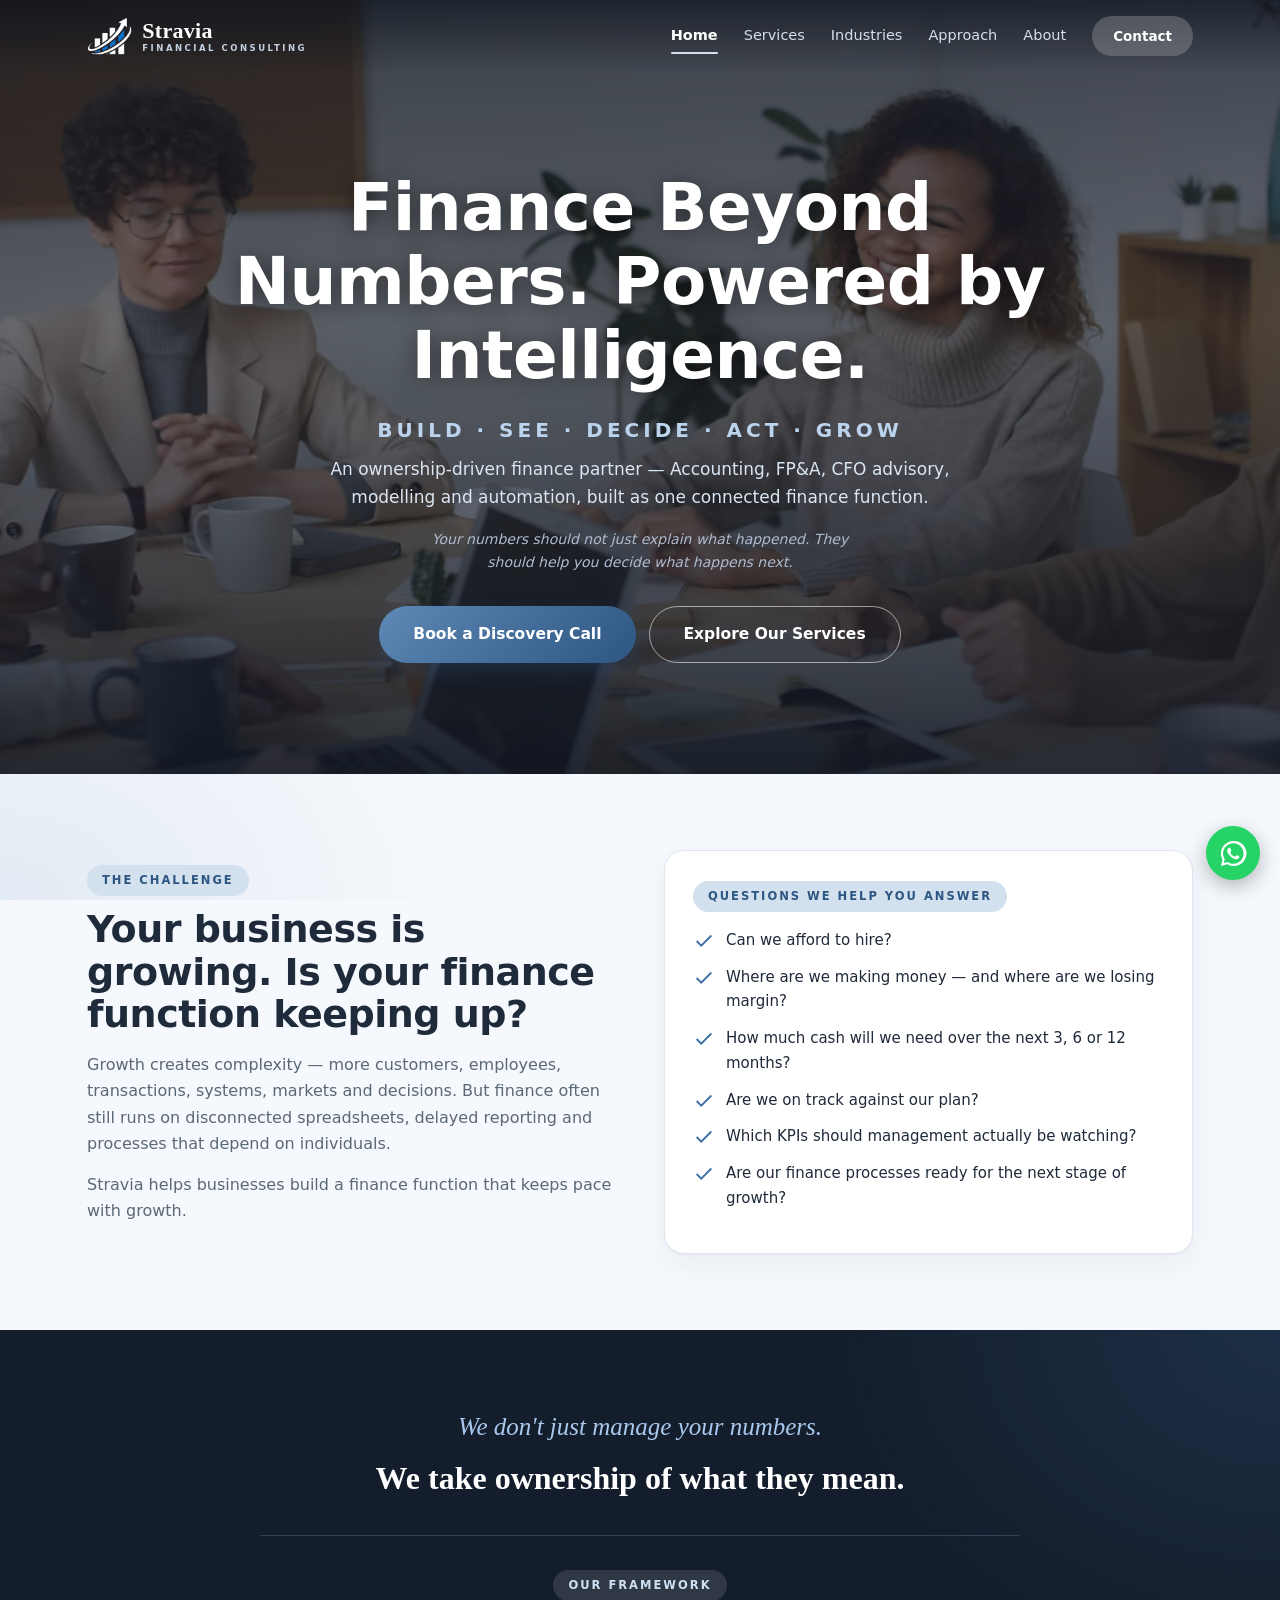
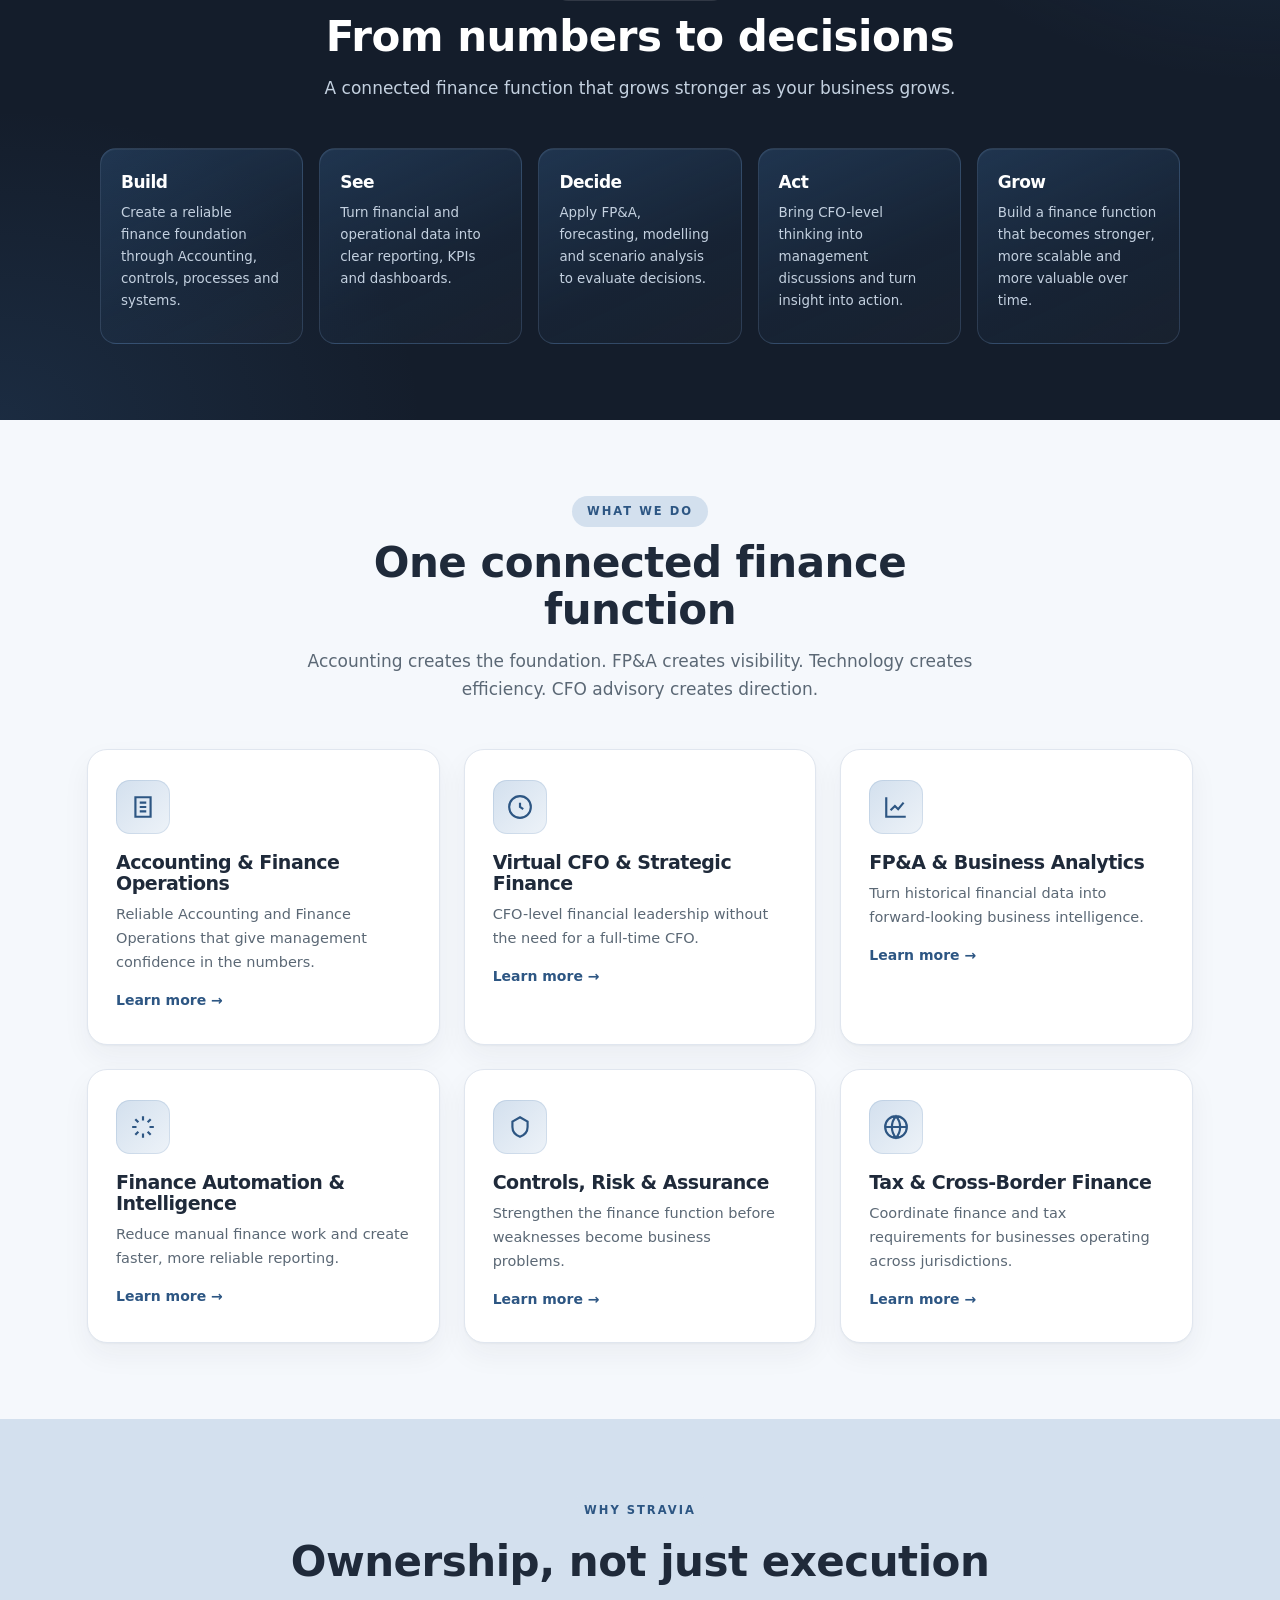
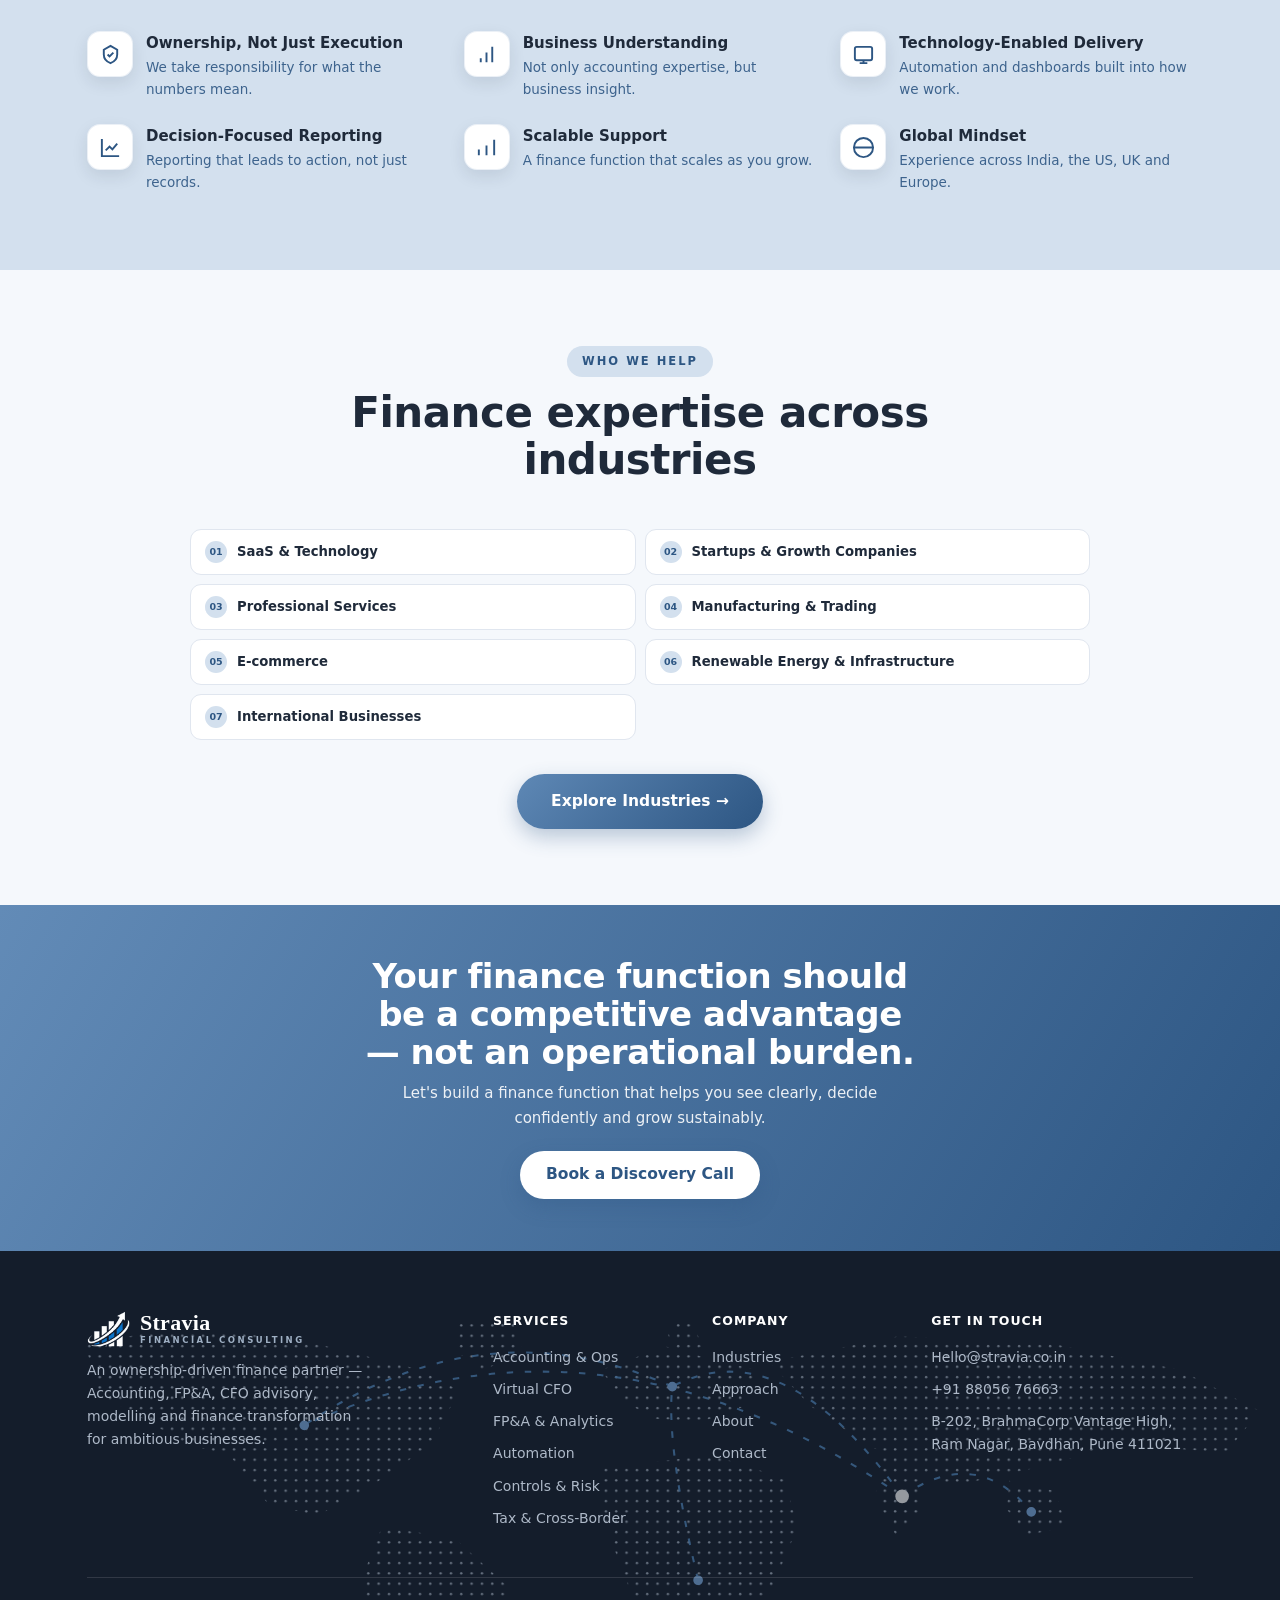
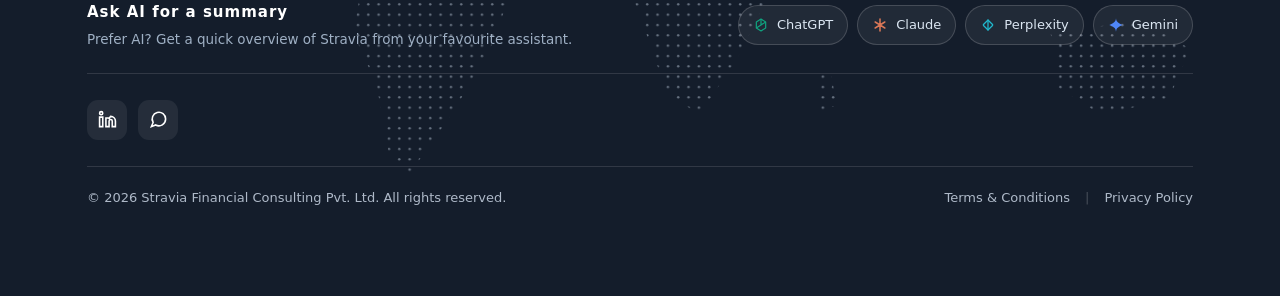
==== commit 45840ff1: "Real client content, working contact form, and legal pages Content - Replace placeholder bios with t" ====
--- a/index.html
+++ b/index.html
@@ -4,7 +4,7 @@
 <meta charset="UTF-8">
 <meta name="viewport" content="width=device-width, initial-scale=1.0">
 <title>Stravia Financial Consulting — Finance Beyond Numbers</title>
-<meta name="description" content="Stravia is an ownership-driven finance partner combining accounting, FP&A, CFO advisory, financial modelling and automation for ambitious businesses.">
+<meta name="description" content="Stravia is an ownership-driven finance partner combining Accounting, FP&A, CFO advisory, financial modelling and automation for ambitious businesses.">
 <link rel="stylesheet" href="styles.css">
 </head>
 <body>
@@ -37,7 +37,7 @@
   <div class="wrap">
     <h1>Finance Beyond Numbers. Powered by Intelligence.</h1>
     <div class="eyebrow">BUILD · SEE · DECIDE · ACT · GROW</div>
-    <p class="subhead">An ownership-driven finance partner &mdash; accounting, FP&amp;A, CFO advisory, modelling and automation, built as one connected finance function.</p>
+    <p class="subhead">An ownership-driven finance partner &mdash; Accounting, FP&amp;A, CFO advisory, modelling and automation, built as one connected finance function.</p>
     <p class="hnote">Your numbers should not just explain what happened. They should help you decide what happens next.</p>
     <div class="hbtns">
       <a href="contact.html" class="btn btn-lg">Book a Discovery Call</a>
@@ -80,7 +80,7 @@
     <div class="shead reveal"><div class="tag">Our Framework</div><h2>From numbers to decisions</h2>
       <p>A connected finance function that grows stronger as your business grows.</p></div>
     <div class="pillars pillars-5">
-      <div class="pillar reveal"><h3>Build</h3><p>Create a reliable finance foundation through accounting, controls, processes and systems.</p></div>
+      <div class="pillar reveal"><h3>Build</h3><p>Create a reliable finance foundation through Accounting, controls, processes and systems.</p></div>
       <div class="pillar reveal"><h3>See</h3><p>Turn financial and operational data into clear reporting, KPIs and dashboards.</p></div>
       <div class="pillar reveal"><h3>Decide</h3><p>Apply FP&amp;A, forecasting, modelling and scenario analysis to evaluate decisions.</p></div>
       <div class="pillar reveal"><h3>Act</h3><p>Bring CFO-level thinking into management discussions and turn insight into action.</p></div>
@@ -95,7 +95,7 @@
     <div class="shead reveal"><div class="tag">What We Do</div><h2>One connected finance function</h2>
       <p>Accounting creates the foundation. FP&amp;A creates visibility. Technology creates efficiency. CFO advisory creates direction.</p></div>
     <div class="grid-3">
-      <div class="card reveal"><div class="ic"><svg stroke-width="2" viewBox="0 0 24 24"><path d="M9 12h6M9 16h6M9 8h6M5 3h14v18H5z"/></svg></div><h3>Accounting &amp; Finance Operations</h3><p>Reliable accounting and finance operations that give management confidence in the numbers.</p><a class="more" href="services.html#accounting">Learn more &rarr;</a></div>
+      <div class="card reveal"><div class="ic"><svg stroke-width="2" viewBox="0 0 24 24"><path d="M9 12h6M9 16h6M9 8h6M5 3h14v18H5z"/></svg></div><h3>Accounting &amp; Finance Operations</h3><p>Reliable Accounting and Finance Operations that give management confidence in the numbers.</p><a class="more" href="services.html#accounting">Learn more &rarr;</a></div>
       <div class="card reveal"><div class="ic"><svg stroke-width="2" viewBox="0 0 24 24"><path d="M12 2a10 10 0 100 20 10 10 0 000-20zM12 8v4l3 2"/></svg></div><h3>Virtual CFO &amp; Strategic Finance</h3><p>CFO-level financial leadership without the need for a full-time CFO.</p><a class="more" href="services.html#virtual-cfo">Learn more &rarr;</a></div>
       <div class="card reveal"><div class="ic"><svg stroke-width="2" viewBox="0 0 24 24"><path d="M3 3v18h18M7 15l4-4 3 3 5-6"/></svg></div><h3>FP&amp;A &amp; Business Analytics</h3><p>Turn historical financial data into forward-looking business intelligence.</p><a class="more" href="services.html#fpa-analytics">Learn more &rarr;</a></div>
       <div class="card reveal"><div class="ic"><svg stroke-width="2" viewBox="0 0 24 24"><path d="M12 2v4M12 18v4M4.9 4.9l2.8 2.8M16.3 16.3l2.8 2.8M2 12h4M18 12h4M4.9 19.1l2.8-2.8M16.3 7.7l2.8-2.8"/></svg></div><h3>Finance Automation &amp; Intelligence</h3><p>Reduce manual finance work and create faster, more reliable reporting.</p><a class="more" href="services.html#automation">Learn more &rarr;</a></div>
@@ -145,11 +145,11 @@
     <div class="fgrid">
       <div>
         <a class="brand" href="index.html"><img class="logo" src="assets/logo.webp" alt="Stravia Financial Consulting"><span class="word"><b>Stravia</b><span>Financial Consulting</span></span></a>
-        <p class="fabout">An ownership-driven finance partner — accounting, FP&amp;A, CFO advisory, modelling and finance transformation for ambitious businesses.</p>
+        <p class="fabout">An ownership-driven finance partner — Accounting, FP&amp;A, CFO advisory, modelling and finance transformation for ambitious businesses.</p>
       </div>
       <div><h5>Services</h5><a href="services.html">Accounting &amp; Ops</a><a href="services.html">Virtual CFO</a><a href="services.html">FP&amp;A &amp; Analytics</a><a href="services.html">Automation</a><a href="services.html">Controls &amp; Risk</a><a href="services.html">Tax &amp; Cross-Border</a></div>
       <div><h5>Company</h5><a href="industries.html">Industries</a><a href="approach.html">Approach</a><a href="about.html">About</a><a href="contact.html">Contact</a></div>
-      <div><h5>Get in touch</h5><a class="np">Email — to be provided by client</a><a class="np">Phone — to be provided by client</a><a class="np">Address — to be provided by client</a></div>
+      <div><h5>Get in touch</h5><a href="mailto:Hello@stravia.co.in">Hello@stravia.co.in</a><a href="tel:+918805676663">+91 88056 76663</a><a href="https://www.google.com/maps/place/Vantage+High+by+BramhaCorp/@18.5209381,73.7767171,17z" target="_blank" rel="noopener">B-202, BrahmaCorp Vantage High, Ram Nagar, Bavdhan, Pune 411021</a></div>
     </div>
     <div class="ai-summary">
       <div><h5>Ask AI for a summary</h5><p>Prefer AI? Get a quick overview of Stravia from your favourite assistant.</p></div>
@@ -161,13 +161,17 @@
       </div>
     </div>
     <div class="fsocials">
-      <a href="#" title="To be provided by client" aria-label="LinkedIn (to be provided)"><svg viewBox="0 0 24 24" stroke-width="2"><path d="M16 8a6 6 0 016 6v7h-4v-7a2 2 0 00-4 0v7h-4v-11h4v1.5A6 6 0 0116 8zM2 9h4v12H2zM4 2a2 2 0 110 4 2 2 0 010-4z"/></svg></a>
-      <a href="#" title="To be provided by client" aria-label="Instagram (to be provided)"><svg viewBox="0 0 24 24" stroke-width="2"><rect x="2" y="2" width="20" height="20" rx="5"/><circle cx="12" cy="12" r="4"/><circle cx="17.5" cy="6.5" r="1" fill="#fff" stroke="none"/></svg></a>
-      <a href="#" title="To be provided by client" aria-label="WhatsApp (to be provided)"><svg viewBox="0 0 24 24" stroke-width="2"><path d="M21 11.5a8.5 8.5 0 01-12.6 7.4L3 21l2.2-5.3A8.5 8.5 0 1121 11.5z"/></svg></a>
+      <a href="https://www.linkedin.com/company/stravia-fin-co/home/" target="_blank" rel="noopener" title="Stravia on LinkedIn" aria-label="LinkedIn"><svg viewBox="0 0 24 24" stroke-width="2"><path d="M16 8a6 6 0 016 6v7h-4v-7a2 2 0 00-4 0v7h-4v-11h4v1.5A6 6 0 0116 8zM2 9h4v12H2zM4 2a2 2 0 110 4 2 2 0 010-4z"/></svg></a>
+      <a href="https://wa.me/918805676663" target="_blank" rel="noopener" title="Message us on WhatsApp" aria-label="WhatsApp"><svg viewBox="0 0 24 24" stroke-width="2"><path d="M21 11.5a8.5 8.5 0 01-12.6 7.4L3 21l2.2-5.3A8.5 8.5 0 1121 11.5z"/></svg></a>
     </div>
-    <div class="fbot"><span>© 2026 Stravia Financial Consulting Pvt. Ltd. All rights reserved.</span><span>Social links — to be provided by client</span></div>
+    <div class="fbot"><span>© <span class="year">2026</span> Stravia Financial Consulting Pvt. Ltd. All rights reserved.</span><span class="flinks"><a href="terms.html">Terms &amp; Conditions</a><i aria-hidden="true">|</i><a href="privacy.html">Privacy Policy</a></span></div>
   </div>
 </footer>
+
+<!-- floating WhatsApp button -->
+<a class="wa-float" href="https://wa.me/918805676663" target="_blank" rel="noopener" aria-label="Message Stravia on WhatsApp" title="Message us on WhatsApp">
+  <svg viewBox="0 0 32 32" aria-hidden="true"><path d="M16 3C8.8 3 3 8.8 3 16c0 2.3.6 4.5 1.7 6.4L3 29l6.8-1.8A13 13 0 1016 3zm0 23.6c-2 0-4-.5-5.7-1.6l-.4-.2-4 1 1.1-3.9-.3-.4A10.6 10.6 0 1116 26.6zm5.8-7.9c-.3-.2-1.9-.9-2.2-1s-.5-.2-.7.2-.8 1-1 1.2-.4.2-.7.1a8.7 8.7 0 01-2.6-1.6 9.7 9.7 0 01-1.8-2.2c-.2-.3 0-.5.1-.7l.5-.6.4-.6v-.6l-1-2.3c-.2-.6-.5-.5-.7-.5h-.6a1.2 1.2 0 00-.9.4 3.6 3.6 0 00-1.1 2.7 6.3 6.3 0 001.3 3.3 14.3 14.3 0 005.5 4.8c2.2.9 2.7.8 3.2.7a3.2 3.2 0 002.2-1.5 2.7 2.7 0 00.2-1.5c-.1-.2-.3-.3-.6-.4z"/></svg>
+</a>
 
 <script src="script.js"></script>
 </body>
--- a/styles.css
+++ b/styles.css
@@ -72,9 +72,9 @@
 .navlinks a.active{color:#fff;font-weight:600}
 .navlinks a.active::after{content:"";position:absolute;left:0;right:0;bottom:-2px;height:2px;background:var(--accent-soft);border-radius:2px}
 /* Contact: glass outline so it sits on the hero photo without fighting it */
-.navlinks a.btn{background:rgba(255,255,255,.14);border:1.5px solid rgba(255,255,255,.6);color:#fff;
-  box-shadow:none;backdrop-filter:blur(8px);padding:8px 20px;font-size:13.5px}
-.navlinks a.btn:hover{background:#fff;color:var(--ink);border-color:#fff;
+.navlinks a.btn{background:rgba(255,255,255,.2);border:none;color:#fff;
+  box-shadow:none;backdrop-filter:blur(8px);padding:9px 21px;font-size:13.5px}
+.navlinks a.btn:hover{background:#fff;color:var(--ink);
   transform:translateY(-2px);box-shadow:0 8px 20px rgba(0,0,0,.25)}
 .hamb{display:none;background:none;border:none;font-size:26px;color:#fff;cursor:pointer;line-height:1}
 .mobile{display:none;flex-direction:column;gap:2px;padding:10px 16px 16px;background:var(--d2);border-bottom:none}
@@ -83,30 +83,6 @@
 .mobile a:hover,.mobile a:active{background:rgba(255,255,255,.11);color:#fff}
 .mobile.open{display:flex;animation:slidedown .24s cubic-bezier(.16,1,.3,1)}
 @keyframes slidedown{from{opacity:0;transform:translateY(-10px)}to{opacity:1;transform:none}}
-
-/* ---------- Theme switcher (in the header bar) ---------- */
-.theme-toggle{width:40px;height:40px;flex:none;border-radius:11px;border:1px solid rgba(255,255,255,.3);background:rgba(255,255,255,.13);
-  color:#fff;display:flex;align-items:center;justify-content:center;cursor:pointer;transition:.2s;backdrop-filter:blur(6px)}
-.theme-toggle:hover{border-color:#fff;color:#fff;background:rgba(255,255,255,.24)}
-.theme-toggle svg{width:20px;height:20px}
-.theme-panel{position:absolute;top:64px;right:22px;z-index:140;width:250px;background:var(--surface);
-  border:1px solid var(--line);border-radius:16px;box-shadow:0 24px 52px rgba(20,29,43,.24);padding:10px;
-  opacity:0;transform:translateY(-8px) scale(.98);pointer-events:none;transition:.18s cubic-bezier(.16,1,.3,1)}
-.theme-panel.open{opacity:1;transform:none;pointer-events:auto}
-.theme-panel::before{content:"";position:absolute;top:-6px;right:15px;width:12px;height:12px;background:var(--surface);
-  border-left:1px solid var(--line);border-top:1px solid var(--line);transform:rotate(45deg)}
-.theme-panel h4{font-size:10.5px;letter-spacing:1.3px;text-transform:uppercase;color:var(--muted);margin:6px 9px 9px}
-.theme-opt{display:flex;align-items:center;gap:11px;width:100%;border:none;background:transparent;border-radius:11px;
-  padding:9px 10px;margin-bottom:2px;cursor:pointer;font-size:13.5px;color:var(--ink);font-family:inherit;text-align:left;transition:.15s}
-.theme-opt:last-child{margin-bottom:0}
-.theme-opt:hover{background:var(--accent-soft)}
-.theme-opt.active{background:color-mix(in srgb,var(--accent) 13%,transparent)}
-.theme-opt .sw{display:flex;border-radius:20px;overflow:hidden;box-shadow:0 0 0 1px var(--line);flex:none}
-.theme-opt .sw i{width:15px;height:20px;display:block}
-.theme-opt .nm{flex:1;white-space:nowrap}
-.theme-opt .rec{font-size:8px;font-weight:700;color:#fff;background:var(--accent);padding:2px 7px;border-radius:20px;letter-spacing:.4px}
-.theme-opt .chk{flex:none;width:16px;height:16px;stroke:var(--accent-dark);fill:none;opacity:0;transition:.15s}
-.theme-opt.active .chk{opacity:1}
 
 /* ---------- Hero (video background) ---------- */
 .hero{position:relative;overflow:hidden;min-height:86vh;display:flex;align-items:center;text-align:center;color:#fff;
@@ -248,7 +224,11 @@
 .member{background:var(--surface);border:1px solid var(--line);border-radius:var(--radius);overflow:hidden;
   box-shadow:0 10px 26px rgba(31,42,58,.06);transition:.3s}
 .member:hover{transform:translateY(-6px);box-shadow:0 22px 46px rgba(31,42,58,.13)}
-.member img{width:100%;height:280px;object-fit:cover;object-position:top}
+/* founder photos: all three share a 3:4 frame so the cards line up */
+.member img{width:100%;aspect-ratio:3/4;height:auto;object-fit:cover;object-position:center top;display:block}
+.team-3{grid-template-columns:repeat(3,1fr)}
+@media(max-width:980px){.team-3{grid-template-columns:1fr 1fr}}
+@media(max-width:700px){.team-3{grid-template-columns:1fr}}
 .member .ph{width:100%;height:280px;display:flex;align-items:center;justify-content:center;
   background:linear-gradient(135deg,var(--d1),var(--d2));color:#9fb2c9;font-size:14px;text-align:center;padding:20px}
 .member .info{padding:24px}
@@ -333,21 +313,21 @@
 .socials a{width:40px;height:40px;border-radius:10px;background:rgba(255,255,255,.08);display:flex;align-items:center;justify-content:center;transition:.2s}
 .socials a:hover{background:var(--accent)}
 .socials a svg{width:19px;height:19px;stroke:#fff;fill:none}
-.form-card{background:#fff;border-radius:var(--radius);padding:22px;box-shadow:0 24px 60px rgba(0,0,0,.28)}
+.form-card{background:#fff;border-radius:var(--radius);padding:18px;box-shadow:0 24px 60px rgba(0,0,0,.28)}
 .form-card h3{font-size:18px;margin-bottom:4px}
-.form-card .sub{color:var(--muted);font-size:13px;margin-bottom:14px}
-.field{margin-bottom:10px}
-.field label{display:block;font-size:12px;font-weight:600;margin-bottom:4px;color:var(--ink)}
-.field input,.field select,.field textarea{width:100%;border:1.5px solid var(--line);border-radius:10px;height:40px;
-  padding:0 12px;font-size:13.5px;font-family:inherit;color:var(--ink);background:#fbfcfe;transition:.15s}
-.field textarea{height:auto;min-height:68px;padding:9px 12px;resize:vertical}
+.form-card .sub{color:var(--muted);font-size:13px;margin-bottom:12px}
+.field{margin-bottom:8px}
+.field label{display:block;font-size:11.5px;font-weight:600;margin-bottom:3px;color:var(--ink)}
+.field input,.field select,.field textarea{width:100%;border:1.5px solid var(--line);border-radius:10px;height:36px;
+  padding:0 11px;font-size:13px;font-family:inherit;color:var(--ink);background:#fbfcfe;transition:.15s}
+.field textarea{height:auto;min-height:58px;padding:8px 11px;resize:vertical}
 .field input:focus,.field select:focus,.field textarea:focus{outline:none;border-color:var(--accent);background:#fff;
   box-shadow:0 0 0 3px color-mix(in srgb,var(--accent) 16%,transparent)}
 .field input.invalid,.field select.invalid,.phone.invalid input{border-color:#e0a4a4;background:#fdf6f6}
 .field input.valid,.field select.valid{border-color:#9fce9f}
-.two{display:grid;grid-template-columns:1fr 1fr;gap:12px}
+.two{display:grid;grid-template-columns:1fr 1fr;gap:10px}
 .phone{display:flex;gap:8px}
-.phone .code-in{width:78px;flex:none;text-align:center;font-weight:600}
+.phone .code-in{width:58px;flex:none;text-align:center;font-weight:600}
 /* ---- Themed dropdown ----
    The OS draws a native <select>'s popup and CSS cannot reach it, so script.js swaps in
    a real listbox. The <select> stays in the DOM as the value/validation source of truth. */
@@ -361,7 +341,7 @@
 /* transition:none matters — .field select has a blanket `transition:.15s`, which would
    otherwise fade the native control in on first paint before opacity:0 settles */
 .selwrap.cs select{position:absolute;inset:0;opacity:0;pointer-events:none;transition:none}
-.cs-btn{width:100%;height:40px;border:1.5px solid var(--line);border-radius:10px;background:#fbfcfe;
+.cs-btn{width:100%;height:36px;border:1.5px solid var(--line);border-radius:10px;background:#fbfcfe;
   padding:0 34px 0 12px;font:inherit;font-size:13.5px;color:var(--ink);text-align:left;cursor:pointer;
   white-space:nowrap;overflow:hidden;text-overflow:ellipsis;transition:.15s}
 .cs-btn.ph{color:var(--muted)}
@@ -383,29 +363,57 @@
 .cs-list::-webkit-scrollbar{width:9px}
 .cs-list::-webkit-scrollbar-thumb{background:color-mix(in srgb,var(--accent) 34%,transparent);border-radius:9px;
   border:3px solid var(--surface)}
-.field .err{display:block;color:#c0392b;font-size:12px;margin-top:5px}
-.field .counter{display:block;text-align:right;color:var(--muted);font-size:12px;margin-top:5px}
+.field .err{display:block;color:#c0392b;font-size:11.5px;margin-top:4px}
+.field .counter{display:block;text-align:right;color:var(--muted);font-size:11.5px;margin-top:4px}
 .captcha{display:flex;align-items:center;gap:10px}
-.captcha .code{height:40px;padding:0 15px;display:flex;align-items:center;justify-content:center;font-family:"Courier New",monospace;
+.captcha .code{height:36px;padding:0 13px;display:flex;align-items:center;justify-content:center;font-family:"Courier New",monospace;
   font-size:17px;letter-spacing:6px;font-weight:700;font-style:italic;color:var(--accent-dark);border:1px solid var(--line);border-radius:10px;
   background:repeating-linear-gradient(45deg,#eef3fa,#eef3fa 5px,#dfe9f4 5px,#dfe9f4 10px);user-select:none;text-decoration:line-through;text-decoration-color:rgba(59,110,165,.4)}
 .captcha .code.flash{animation:capflash .4s}
 @keyframes capflash{0%,100%{transform:translateX(0)}25%{transform:translateX(-6px)}75%{transform:translateX(6px)}}
-.captcha .cap-refresh{flex:none;width:40px;height:40px;border:1px solid var(--line);background:#f4f7fb;border-radius:10px;color:var(--accent-dark);font-size:18px;cursor:pointer;transition:.2s}
+.captcha .cap-refresh{flex:none;width:36px;height:36px;border:1px solid var(--line);background:#f4f7fb;border-radius:10px;color:var(--accent-dark);font-size:18px;cursor:pointer;transition:.2s}
 .captcha .cap-refresh:hover{background:var(--accent-soft);transform:rotate(90deg)}
 .captcha input{flex:1}
-.consent{display:flex;gap:9px;align-items:flex-start;margin:4px 0 12px;font-size:11.5px;color:var(--muted);line-height:1.45}
+.consent{display:flex;gap:9px;align-items:flex-start;margin:3px 0 10px;font-size:11.5px;color:var(--muted);line-height:1.45}
 .consent input{margin-top:2px;flex:none;width:16px;height:16px;accent-color:var(--accent)}
 .consent a{color:var(--accent-dark);font-weight:600;text-decoration:underline}
-.form-card .btn{width:100%;justify-content:center;margin-top:2px}
-.btn[disabled]{opacity:.45;cursor:not-allowed;box-shadow:none}
+.form-card .btn{width:100%;justify-content:center;margin-top:2px;padding:12px 26px;font-size:14.5px}
+/* honeypot — must stay in the layout for bots but never be visible or focusable */
+.hp{position:absolute;left:-9999px;width:1px;height:1px;overflow:hidden}
+.form-note{margin-top:12px;font-size:13px;line-height:1.5;padding:0}
+.form-note.ok{color:#1c6b3f;background:#e8f5ee;border:1px solid #bfe3ce;padding:11px 14px;border-radius:10px}
+.form-note.bad{color:#9b2c2c;background:#fdf1f1;border:1px solid #f0cdcd;padding:11px 14px;border-radius:10px}
+.btn[disabled]{background:var(--line);color:var(--muted);opacity:1;cursor:not-allowed;box-shadow:none}
 .btn[disabled]:hover{transform:none;box-shadow:none}
 .mapbox{border-radius:var(--radius);overflow:hidden;border:1px solid var(--line);box-shadow:var(--shadow)}
 .mapbox iframe{display:block;width:100%;height:340px;border:0;filter:grayscale(.15)}
 .mapnote{text-align:center;color:var(--muted);font-size:13px;margin-top:14px}
 
+/* ---------- Privacy policy ---------- */
+.policy{max-width:760px}
+.policy-meta{color:var(--muted);font-size:13px;margin-bottom:34px;padding-bottom:16px;border-bottom:1px solid var(--line)}
+.policy-block{padding:0;margin-bottom:30px}
+.policy-block h2{font-size:19px;margin-bottom:10px}
+.policy-block p{color:var(--muted);font-size:14.5px;margin-bottom:11px}
+.policy-block a{color:var(--accent-dark);font-weight:600;text-decoration:underline}
+.plist{margin:0 0 12px 2px}
+.plist li{color:var(--muted);font-size:14.5px;padding-left:18px;position:relative;margin-bottom:5px}
+.plist li::before{content:"";position:absolute;left:2px;top:9px;width:5px;height:5px;border-radius:50%;background:var(--accent)}
+@media(max-width:620px){.policy-block{margin-bottom:24px}.policy-block h2{font-size:17.5px}}
+
+/* ---------- Floating WhatsApp button ---------- */
+.wa-float{position:fixed;right:20px;bottom:20px;z-index:200;width:54px;height:54px;border-radius:50%;
+  background:#25d366;display:flex;align-items:center;justify-content:center;
+  box-shadow:0 6px 20px rgba(0,0,0,.28);transition:transform .22s cubic-bezier(.16,1,.3,1),box-shadow .22s}
+.wa-float svg{width:31px;height:31px;fill:#fff}
+.wa-float:hover{transform:scale(1.08);box-shadow:0 10px 28px rgba(0,0,0,.36)}
+@media(max-width:620px){.wa-float{right:14px;bottom:14px;width:50px;height:50px}.wa-float svg{width:28px;height:28px}}
+@media(prefers-reduced-motion:reduce){.wa-float{transition:none}}
+
 /* ---------- Footer ---------- */
-footer{background:var(--d2);color:#aeb9c8;padding:60px 0 28px;font-size:14px;position:relative;overflow:hidden}
+/* bottom padding clears the fixed WhatsApp button (54px + 20px offset) so the
+   last footer row is never sitting underneath it */
+footer{background:var(--d2);color:#aeb9c8;padding:60px 0 88px;font-size:14px;position:relative;overflow:hidden}
 .footer-bg{position:absolute;inset:0;z-index:0;pointer-events:none;opacity:.55}
 .footer-bg svg{position:absolute;inset:0;width:100%;height:100%}
 footer .wrap{position:relative;z-index:1}
@@ -435,6 +443,9 @@
 .fsocials a:hover{background:var(--accent);transform:translateY(-2px)}
 .fsocials a svg{width:19px;height:19px;stroke:#fff;fill:none}
 .fbot{border-top:1px solid rgba(255,255,255,.12);padding-top:20px;display:flex;justify-content:space-between;flex-wrap:wrap;gap:10px;font-size:13px}
+.flinks{display:flex;align-items:center;gap:15px}
+.flinks a{display:inline;margin:0}
+.flinks i{font-style:normal;color:rgba(255,255,255,.22);user-select:none}
 
 /* ---------- Reveal animations ---------- */
 .reveal{opacity:0;transform:translateY(40px);transition:opacity .8s cubic-bezier(.16,1,.3,1),transform .8s cubic-bezier(.16,1,.3,1)}
@@ -465,7 +476,7 @@
   /* iOS Safari zooms the whole page when you focus a control smaller than 16px */
   .field input,.field select,.field textarea,.cs-btn{font-size:16px;height:46px}
   .field textarea{height:auto;min-height:88px}
-  .phone .code-in{width:84px}
+  .phone .code-in{width:72px}
   .captcha .code,.captcha .cap-refresh{height:46px}
   .cs-opt{padding:11px 12px;font-size:15px}
   .cs-list{max-height:min(52vh,300px)}
@@ -474,21 +485,25 @@
 @media(max-width:860px){
   .navlinks{display:none}
   .hamb{display:flex;align-items:center;justify-content:center;width:44px;height:44px;margin-right:-10px}
-  .theme-panel{top:60px;right:12px;width:auto;min-width:236px;max-width:calc(100vw - 24px)}
   .fgrid{grid-template-columns:1fr 1fr;gap:26px 24px}
-  .fbot{justify-content:center;text-align:center}
+  .fbot{flex-direction:column;align-items:center;justify-content:center;text-align:center;gap:14px}
   .banner{min-height:0;padding:118px 0 54px}
   .hero{padding-top:120px}
-  .contact-grid{padding-top:112px;padding-bottom:56px}
+  .contact-grid{padding-top:104px;padding-bottom:52px;gap:26px}
+  .footer-bg svg{inset:auto;top:50%;left:50%;width:1100px;height:auto;transform:translate(-50%,-50%)}
   .whysplit,.split{gap:28px}
 }
 
 @media(max-width:620px){
-  /* the footer map uses preserveAspectRatio="slice"; at phone aspect ratios it zooms in so far
-     that the dots become blobs, so drop it back to a faint texture */
-  .footer-bg{opacity:.18}
+  /* map.svg draws r=0.95 dots inside a 1000-unit viewBox, so scaling much below 1000px
+     renders them sub-pixel and the map disappears; the footer SVG is preserveAspectRatio
+     "slice", which on a tall narrow phone footer zoomed it until the dots became blobs.
+     Pin both maps near natural scale and crop, rather than rescaling them. */
+  .worldmap{opacity:.62}
+  .footer-bg{opacity:.5}
+  .footer-bg svg{inset:auto;top:50%;left:50%;width:1100px;height:auto;transform:translate(-50%,-50%)}
   section{padding:52px 0}
-  .wrap{padding:0 18px}
+  .wrap{padding-left:18px;padding-right:18px}
   .hero{min-height:0;padding:118px 0 62px}
   .hero .hbtns{flex-direction:column;align-items:stretch;gap:11px}
   .hero .btn{justify-content:center}
@@ -499,8 +514,8 @@
   .two{grid-template-columns:1fr}
   .fgrid{grid-template-columns:1fr;gap:24px}
   .ai-summary{flex-direction:column;align-items:flex-start;gap:14px}
-  .brand .word span{display:none}
-  .brand .word b{font-size:20px}
+  .brand .word b{font-size:19px}
+  .brand .word span{font-size:7.5px;letter-spacing:1.6px}
 
   .promise{margin-bottom:28px;padding-bottom:24px}
   .shead{margin-bottom:32px}
@@ -513,19 +528,31 @@
   .svc-panel .pad{padding:0 18px 18px}
   .pillars-5 .pillar{min-height:0;padding:22px 20px}
   .form-card{padding:18px}
-  .form-card .btn{padding:14px 24px}
+  .form-card .btn{padding:15px 24px;font-size:15px}
+  .form-card h3{font-size:19px}
+  .form-card .sub{font-size:13.5px;margin-bottom:16px}
+  .contact-grid{padding-top:96px;gap:22px}
+  .contact-info h2{font-size:26px;margin:10px 0 10px}
+  .contact-info p{font-size:14.5px;margin-bottom:18px}
+  .cinfo{gap:11px;margin-bottom:12px}
+  .cinfo .ci{width:38px;height:38px}
+  .cinfo .ci svg{width:18px;height:18px}
+  .cinfo b{font-size:13.5px}
+  .cinfo span{font-size:12px}
+  .field{margin-bottom:12px}
+  .field label{font-size:12.5px;margin-bottom:5px}
   .mapbox iframe{height:260px}
   .team{gap:20px}
-  .member img,.member .ph{height:230px}
+  .member .ph{height:230px}
   .member .info{padding:20px}
   .split img,.whysplit img{max-height:240px}
 }
 
 @media(max-width:400px){
-  .wrap{padding:0 15px}
+  .wrap{padding-left:15px;padding-right:15px}
   .hero h1{font-size:29px}
   .hero .eyebrow{letter-spacing:1.6px;font-size:11.5px}
-  .phone .code-in{width:70px}
+  .phone .code-in{width:66px}
   .captcha{flex-wrap:wrap}
   .captcha input{flex:1 1 100%;order:3}
   .captcha .code{flex:1}
